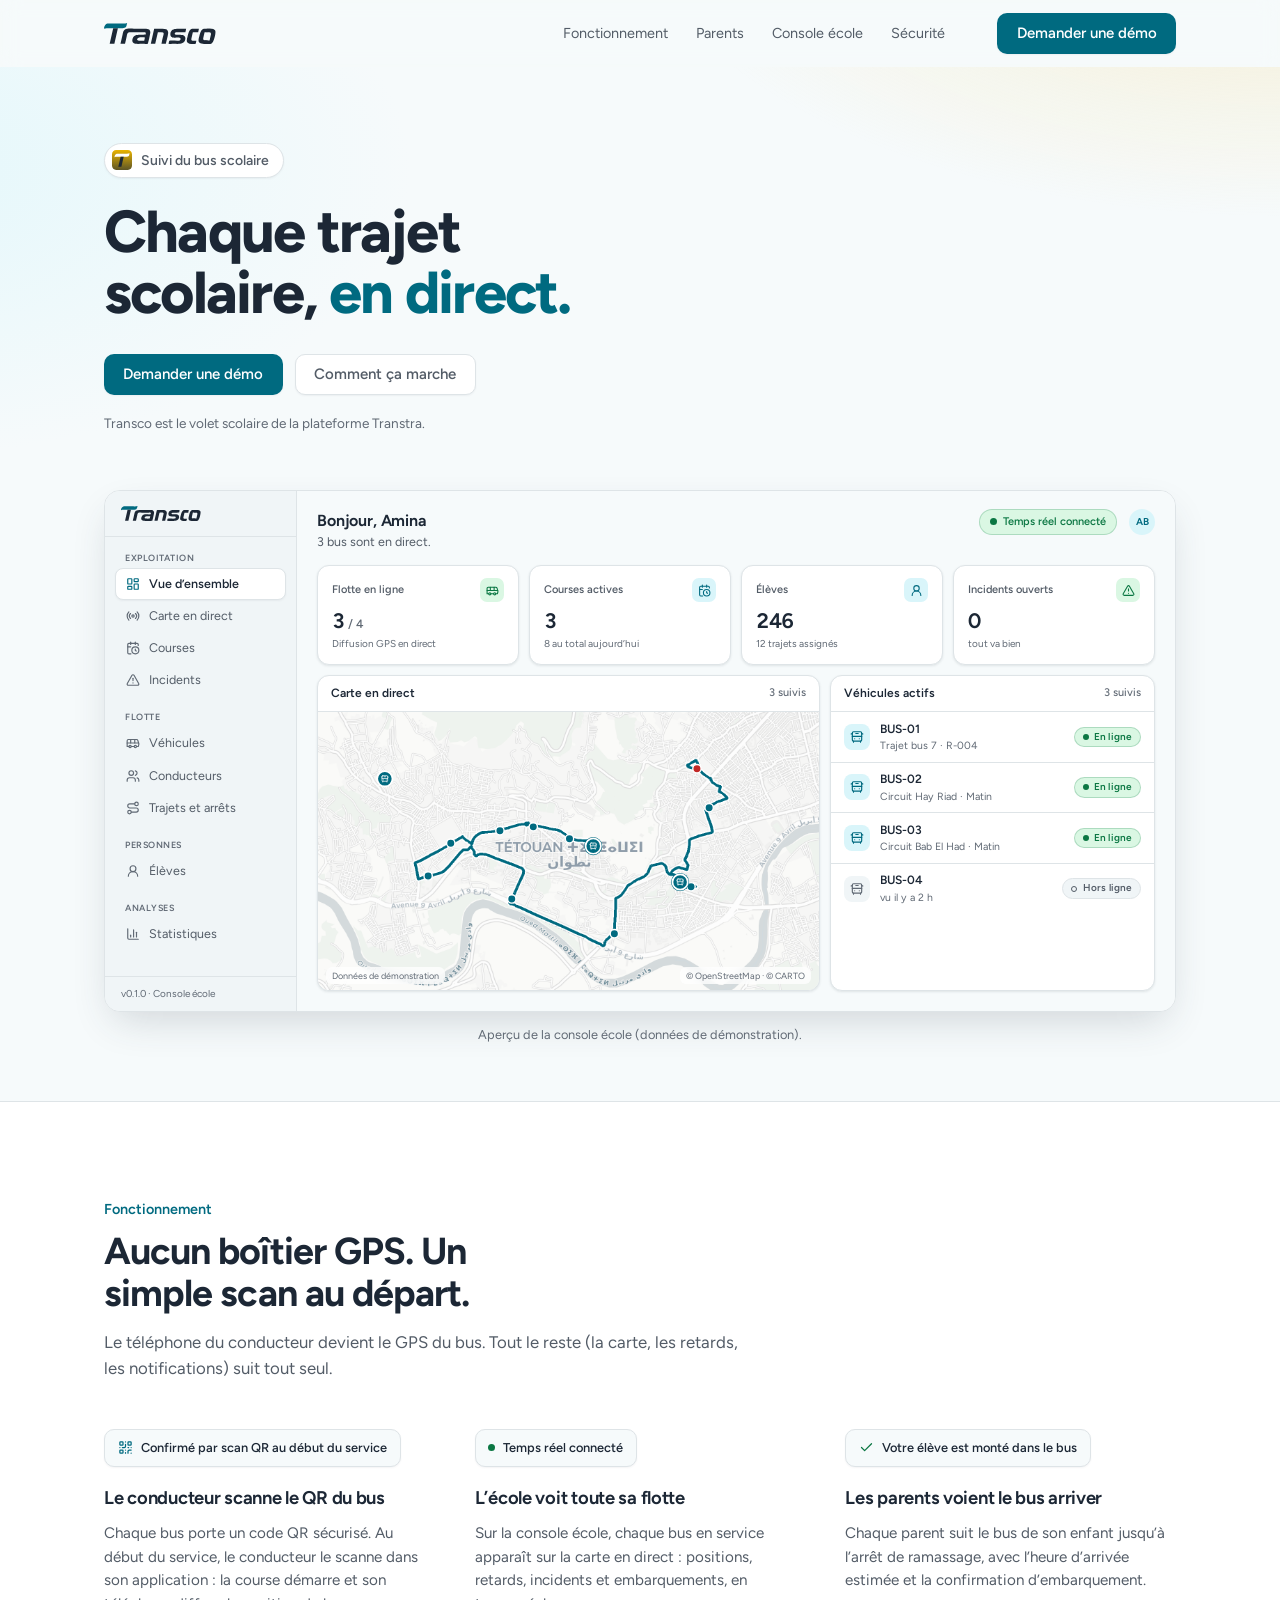
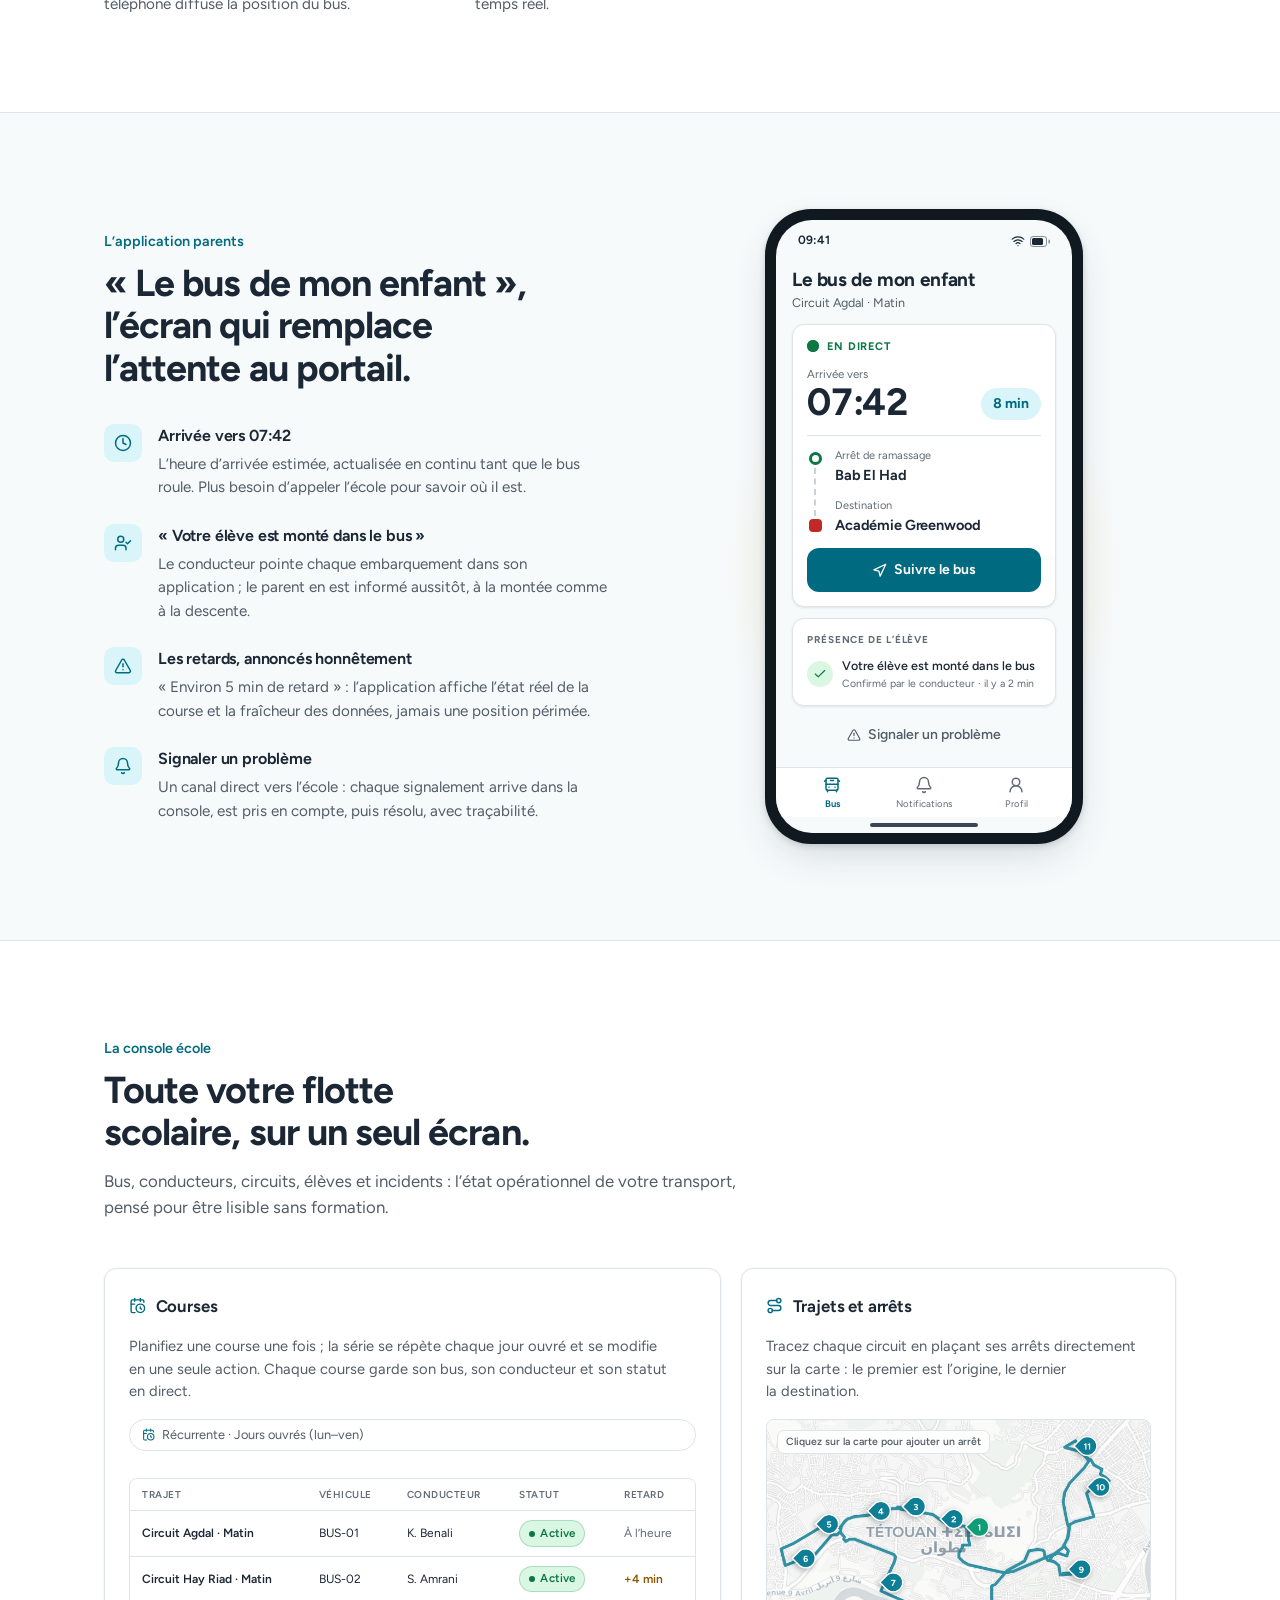
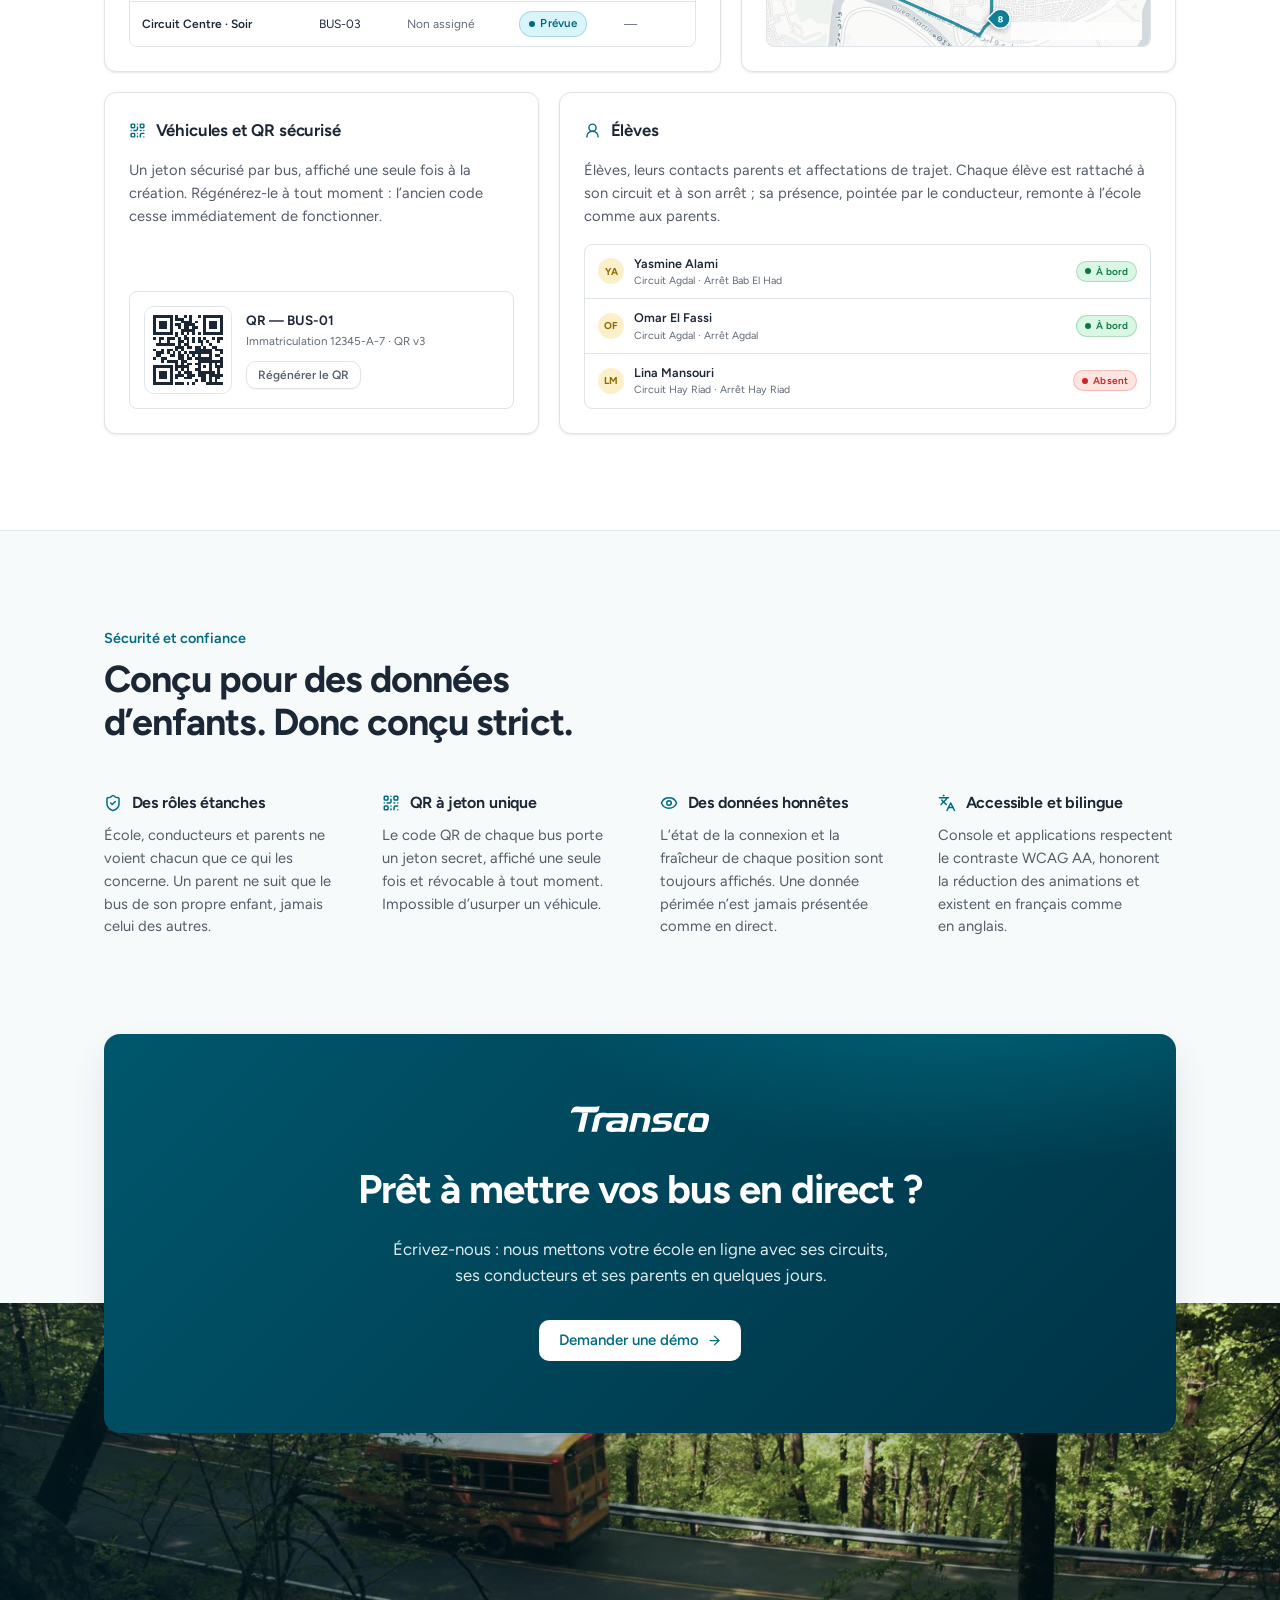
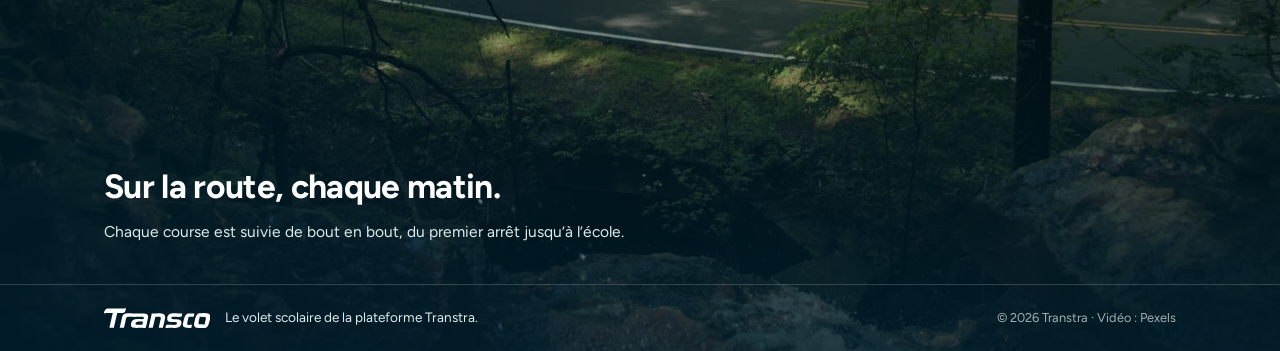
==== index.html @ dbabe90d "landiing" ====
<!doctype html>
<html lang="fr">
<head>
<meta charset="utf-8" />
<meta name="viewport" content="width=device-width, initial-scale=1" />
<title>Transco — Suivi du bus scolaire en temps réel</title>
<meta name="description" content="Transco met les bus de votre école en direct : les parents suivent le bus de leur enfant, l’école voit toute sa flotte, et chaque embarquement est confirmé." />
<link rel="icon" type="image/svg+xml" href="assets/icon_school.svg" />
<link rel="preload" href="assets/fonts/figtree-latin.woff2" as="font" type="font/woff2" crossorigin />
<link rel="stylesheet" href="styles.css" />
</head>
<body>

<!-- ===== sprite : icônes Lucide du produit + logotype Transco ===== -->
<svg width="0" height="0" style="position:absolute" aria-hidden="true">
  <defs>
    <symbol id="i-layout-dashboard" viewBox="0 0 24 24" fill="none" stroke="currentColor" stroke-width="2" stroke-linecap="round" stroke-linejoin="round"><rect width="7" height="9" x="3" y="3" rx="1"/><rect width="7" height="5" x="14" y="3" rx="1"/><rect width="7" height="9" x="14" y="12" rx="1"/><rect width="7" height="5" x="3" y="16" rx="1"/></symbol>
    <symbol id="i-radio" viewBox="0 0 24 24" fill="none" stroke="currentColor" stroke-width="2" stroke-linecap="round" stroke-linejoin="round"><path d="M16.247 7.761a6 6 0 0 1 0 8.478"/><path d="M19.075 4.933a10 10 0 0 1 0 14.134"/><path d="M4.925 19.067a10 10 0 0 1 0-14.134"/><path d="M7.753 16.239a6 6 0 0 1 0-8.478"/><circle cx="12" cy="12" r="2"/></symbol>
    <symbol id="i-bus" viewBox="0 0 24 24" fill="none" stroke="currentColor" stroke-width="2" stroke-linecap="round" stroke-linejoin="round"><path d="M8 6v6"/><path d="M15 6v6"/><path d="M2 12h19.6"/><path d="M18 18h3s.5-1.7.8-2.8c.1-.4.2-.8.2-1.2 0-.4-.1-.8-.2-1.2l-1.4-5C20.1 6.8 19.1 6 18 6H4a2 2 0 0 0-2 2v10h3"/><circle cx="7" cy="18" r="2"/><path d="M9 18h5"/><circle cx="16" cy="18" r="2"/></symbol>
    <symbol id="i-users" viewBox="0 0 24 24" fill="none" stroke="currentColor" stroke-width="2" stroke-linecap="round" stroke-linejoin="round"><path d="M16 21v-2a4 4 0 0 0-4-4H6a4 4 0 0 0-4 4v2"/><path d="M16 3.128a4 4 0 0 1 0 7.744"/><path d="M22 21v-2a4 4 0 0 0-3-3.87"/><circle cx="9" cy="7" r="4"/></symbol>
    <symbol id="i-route" viewBox="0 0 24 24" fill="none" stroke="currentColor" stroke-width="2" stroke-linecap="round" stroke-linejoin="round"><circle cx="6" cy="19" r="3"/><path d="M9 19h8.5a3.5 3.5 0 0 0 0-7h-11a3.5 3.5 0 0 1 0-7H15"/><circle cx="18" cy="5" r="3"/></symbol>
    <symbol id="i-calendar-clock" viewBox="0 0 24 24" fill="none" stroke="currentColor" stroke-width="2" stroke-linecap="round" stroke-linejoin="round"><path d="M16 14v2.2l1.6 1"/><path d="M16 2v4"/><path d="M21 7.5V6a2 2 0 0 0-2-2H5a2 2 0 0 0-2 2v14a2 2 0 0 0 2 2h3.5"/><path d="M3 10h5"/><path d="M8 2v4"/><circle cx="16" cy="16" r="6"/></symbol>
    <symbol id="i-triangle-alert" viewBox="0 0 24 24" fill="none" stroke="currentColor" stroke-width="2" stroke-linecap="round" stroke-linejoin="round"><path d="m21.73 18-8-14a2 2 0 0 0-3.48 0l-8 14A2 2 0 0 0 4 21h16a2 2 0 0 0 1.73-3"/><path d="M12 9v4"/><path d="M12 17h.01"/></symbol>
    <symbol id="i-user-round" viewBox="0 0 24 24" fill="none" stroke="currentColor" stroke-width="2" stroke-linecap="round" stroke-linejoin="round"><circle cx="12" cy="8" r="5"/><path d="M20 21a8 8 0 0 0-16 0"/></symbol>
    <symbol id="i-bar-chart-3" viewBox="0 0 24 24" fill="none" stroke="currentColor" stroke-width="2" stroke-linecap="round" stroke-linejoin="round"><path d="M3 3v16a2 2 0 0 0 2 2h16"/><path d="M18 17V9"/><path d="M13 17V5"/><path d="M8 17v-3"/></symbol>
    <symbol id="i-navigation" viewBox="0 0 24 24" fill="none" stroke="currentColor" stroke-width="2" stroke-linecap="round" stroke-linejoin="round"><polygon points="3 11 22 2 13 21 11 13 3 11"/></symbol>
    <symbol id="i-qr-code" viewBox="0 0 24 24" fill="none" stroke="currentColor" stroke-width="2" stroke-linecap="round" stroke-linejoin="round"><rect width="5" height="5" x="3" y="3" rx="1"/><rect width="5" height="5" x="16" y="3" rx="1"/><rect width="5" height="5" x="3" y="16" rx="1"/><path d="M21 16h-3a2 2 0 0 0-2 2v3"/><path d="M21 21v.01"/><path d="M12 7v3a2 2 0 0 1-2 2H7"/><path d="M3 12h.01"/><path d="M12 3h.01"/><path d="M12 16v.01"/><path d="M16 12h1"/><path d="M21 12v.01"/><path d="M12 21v-1"/></symbol>
    <symbol id="i-bell" viewBox="0 0 24 24" fill="none" stroke="currentColor" stroke-width="2" stroke-linecap="round" stroke-linejoin="round"><path d="M10.268 21a2 2 0 0 0 3.464 0"/><path d="M3.262 15.326A1 1 0 0 0 4 17h16a1 1 0 0 0 .74-1.673C19.41 13.956 18 12.499 18 8A6 6 0 0 0 6 8c0 4.499-1.411 5.956-2.738 7.326"/></symbol>
    <symbol id="i-shield-check" viewBox="0 0 24 24" fill="none" stroke="currentColor" stroke-width="2" stroke-linecap="round" stroke-linejoin="round"><path d="M20 13c0 5-3.5 7.5-7.66 8.95a1 1 0 0 1-.67-.01C7.5 20.5 4 18 4 13V6a1 1 0 0 1 1-1c2 0 4.5-1.2 6.24-2.72a1.17 1.17 0 0 1 1.52 0C14.51 3.81 17 5 19 5a1 1 0 0 1 1 1z"/><path d="m9 12 2 2 4-4"/></symbol>
    <symbol id="i-check" viewBox="0 0 24 24" fill="none" stroke="currentColor" stroke-width="2" stroke-linecap="round" stroke-linejoin="round"><path d="M20 6 9 17l-5-5"/></symbol>
    <symbol id="i-languages" viewBox="0 0 24 24" fill="none" stroke="currentColor" stroke-width="2" stroke-linecap="round" stroke-linejoin="round"><path d="m5 8 6 6"/><path d="m4 14 6-6 2-3"/><path d="M2 5h12"/><path d="M7 2h1"/><path d="m22 22-5-10-5 10"/><path d="M14 18h6"/></symbol>
    <symbol id="i-arrow-right" viewBox="0 0 24 24" fill="none" stroke="currentColor" stroke-width="2" stroke-linecap="round" stroke-linejoin="round"><path d="M5 12h14"/><path d="m12 5 7 7-7 7"/></symbol>
    <symbol id="i-bus-front" viewBox="0 0 24 24" fill="none" stroke="currentColor" stroke-width="2" stroke-linecap="round" stroke-linejoin="round"><path d="M4 6 2 7"/><path d="M10 6h4"/><path d="m22 7-2-1"/><rect width="16" height="16" x="4" y="3" rx="2"/><path d="M4 11h16"/><path d="M8 15h.01"/><path d="M16 15h.01"/><path d="M6 19v2"/><path d="M18 21v-2"/></symbol>
    <symbol id="i-user-check" viewBox="0 0 24 24" fill="none" stroke="currentColor" stroke-width="2" stroke-linecap="round" stroke-linejoin="round"><path d="m16 11 2 2 4-4"/><path d="M16 21v-2a4 4 0 0 0-4-4H6a4 4 0 0 0-4 4v2"/><circle cx="9" cy="7" r="4"/></symbol>
    <symbol id="i-eye" viewBox="0 0 24 24" fill="none" stroke="currentColor" stroke-width="2" stroke-linecap="round" stroke-linejoin="round"><path d="M2.062 12.348a1 1 0 0 1 0-.696 10.75 10.75 0 0 1 19.876 0 1 1 0 0 1 0 .696 10.75 10.75 0 0 1-19.876 0"/><circle cx="12" cy="12" r="3"/></symbol>
    <symbol id="i-wifi" viewBox="0 0 24 24" fill="none" stroke="currentColor" stroke-width="2" stroke-linecap="round" stroke-linejoin="round"><path d="M12 20h.01"/><path d="M2 8.82a15 15 0 0 1 20 0"/><path d="M5 12.859a10 10 0 0 1 14 0"/><path d="M8.5 16.429a5 5 0 0 1 7 0"/></symbol>
    <symbol id="i-clock" viewBox="0 0 24 24" fill="none" stroke="currentColor" stroke-width="2" stroke-linecap="round" stroke-linejoin="round"><circle cx="12" cy="12" r="10"/><path d="M12 6v6l4 2"/></symbol>

    <!-- Logotype « Transco », porté de web/src/components/wordmark.tsx (variante école).
         La barre d’accent lit --wm-accent pour passer en blanc sur fond teal. -->
    <symbol id="w-transco" viewBox="-977.3115 510.0994 599.3319 112.6888">
      <path d="M -896.19 371.189 C -904.62 371.209 -913.05 371.219 -921.48 371.239 C -937.83 371.079 -961.94 367.656 -970.51 373.67 C -972.59 363.74 -962.36 347.319 -952.71 345.579 C -945.79 344.339 -937.96 345.259 -930.94 345.259 C -916.27 345.279 -901.61 345.309 -886.94 345.299 C -874.72 345.299 -856.35 347.101 -846.68 342.523 C -846.98 345.833 -849.09 353.282 -849.62 356.579 C -852.36 373.486 -870.58 370.819 -896.19 371.189 Z" fill="var(--wm-accent, #006a80)" fill-rule="evenodd" transform="matrix(1, 0, 0, 1, -6.529596902870708, 167.5763422187617)"/>
      <path d="M -522.62 415.699 C -519.998 404.617 -515.509 384.427 -506.278 377.448 C -499.483 372.31 -496.551 373.624 -489.63 373.269 C -480.22 373.269 -470.8 373.269 -461.38 373.269 C -462.7 379.629 -464.02 385.989 -465.34 392.349 C -474.87 392.349 -484.41 392.349 -493.94 392.349 C -496.32 403.169 -499.07 413.919 -501.29 424.779 C -502.03 428.399 -503.58 434.439 -499.25 436.579 C -492.76 439.779 -482.18 436.409 -475.09 437.749 C -476.21 443.079 -477.32 448.419 -478.44 453.749 C -489.23 456.159 -518.04 456.859 -524.32 445.599 C -529.36 436.569 -524.8 424.919 -522.62 415.699 Z M -896.19 371.189 C -902.5 398.709 -908.81 426.229 -915.12 453.749 C -923.52 453.749 -931.92 453.749 -940.33 453.749 C -934.05 426.249 -927.76 398.749 -921.48 371.239 C -913.05 371.219 -904.62 371.209 -896.19 371.189 Z M -809.94 373.449 C -811.27 379.739 -812.61 386.019 -813.94 392.309 C -822 392.449 -834.74 389.769 -841.75 394.429 C -847.02 397.939 -847.17 406.159 -848.48 411.719 C -851.81 425.859 -854.56 440.139 -858.03 454.239 C -866.16 454.239 -874.29 454.239 -882.42 454.239 C -878.24 437.129 -874.57 419.829 -870.7 402.619 C -868.65 393.529 -866.97 383.149 -858.39 377.779 C -845.68 369.839 -824.22 372.449 -809.94 373.449 Z M -809.97 373.416 C -794.67 372.896 -766.25 373.229 -750.94 373.259 C -742.93 373.269 -733.16 373.229 -727.05 379.359 C -721.27 385.149 -721.7 393.389 -723.22 400.799 C -726.82 418.339 -730.06 436.659 -735.39 453.749 C -744.26 455.679 -754.81 454.319 -763.94 454.309 C -776.3 454.289 -789.65 455.739 -801.9 454.099 C -809.35 453.099 -817.04 448.649 -818.54 440.749 C -819.31 436.699 -818.8 432.439 -817.79 428.509 C -809.21 395.139 -771.54 408.699 -746.78 404.749 C -746.78 401.419 -746.78 398.079 -746.78 394.749 C -750.92 391.029 -757.72 392.329 -762.94 392.339 C -775.04 392.369 -801.81 393.128 -813.96 392.313 C -812.46 386.183 -811.48 379.546 -809.97 373.416 Z M -638.94 454.239 C -646.75 454.239 -654.56 454.239 -662.37 454.239 C -660.01 440.399 -656.55 426.489 -653.31 412.809 C -652.17 407.969 -648.56 399.829 -652.01 395.309 C -655.63 390.559 -675.93 391.909 -681.6 392.749 C -686.38 413.249 -691.16 433.739 -695.94 454.239 C -703.81 454.239 -711.67 454.239 -719.54 454.239 C -713.56 427.409 -707.57 400.579 -701.59 373.749 C -693.09 372.239 -683.61 373.249 -674.94 373.249 C -663.21 373.259 -647.9 370.829 -637.09 376.369 C -629.07 380.479 -625.48 388.929 -626.5 397.749 C -628.71 416.699 -634.98 435.579 -638.94 454.239 Z M -529.94 373.709 C -531.27 379.839 -532.61 385.969 -533.94 392.099 C -549.15 393.239 -564.68 392.189 -579.94 392.309 C -586.21 392.349 -593.89 395.049 -590.28 402.749 C -585.97 405.969 -580.09 405.159 -574.94 405.229 C -557.55 405.459 -530.1 403.729 -534.54 429.699 C -539.61 459.419 -572.46 454.289 -594.94 454.309 C -604.38 454.309 -615.33 455.749 -624.49 453.749 C -623.27 448.419 -622.06 443.079 -620.85 437.749 C -603.71 434.649 -585.3 439.009 -567.94 437.159 C -561.29 436.449 -557.67 429.559 -560.73 423.749 C -575.19 415.049 -614.83 432.169 -614.76 402.749 C -614.75 399.349 -614.33 396.059 -613.34 392.809 C -605.73 367.969 -572.84 373.239 -552.94 373.249 C -545.36 373.249 -537.42 372.609 -529.94 373.709 Z M -750.94 419.729 C -761.36 418.839 -794.2 414.739 -793.22 431.729 C -792.93 436.859 -787.97 437.219 -783.94 437.259 C -774.3 437.339 -764.57 437.549 -754.94 437.129 C -753.61 431.329 -752.27 425.529 -750.94 419.729 Z" fill="currentColor" fill-rule="evenodd" transform="matrix(1, 0, 0, 1, -6.529596902870708, 167.5763422187617)"/>
      <path d="M -459.69 415.219 C -457.06 404.137 -452.57 383.947 -443.35 376.968 C -436.55 371.83 -433.62 373.144 -426.69 372.789 C -417.29 372.789 -407.87 372.789 -398.44 372.789 C -399.76 379.149 -401.08 385.509 -402.4 391.869 C -411.94 391.869 -421.48 391.869 -431 391.869 C -433.38 402.689 -436.13 413.439 -438.36 424.299 C -439.1 427.919 -437.44 435.391 -432.63 435.618 C -424.29 436.01 -419.25 435.929 -412.15 437.269 C -413.27 442.599 -419.43 449.422 -420.55 454.752 C -431.71 455.392 -455.11 456.379 -461.38 445.119 C -466.43 436.089 -461.87 424.439 -459.69 415.219 Z" fill="currentColor" fill-rule="evenodd" transform="matrix(1, 0, 0, 1, -6.529596902870708, 167.5763422187617)"/>
      <path d="M -432.69 415.17 C -430.07 404.088 -425.58 383.898 -416.36 376.919 C -409.56 371.781 -406.63 373.095 -399.7 372.74 C -390.3 372.74 -380.88 372.74 -371.45 372.74 C -372.77 379.1 -374.1 385.46 -375.42 391.82 C -384.94 391.82 -394.49 391.82 -404.01 391.82 C -406.39 402.64 -409.14 413.39 -411.37 424.25 C -412.11 427.87 -409.85 434.36 -405.2 435.704 C -398.32 437.697 -391.82 435.062 -384.74 436.402 C -385.86 441.732 -387.63 449.112 -388.75 454.442 C -410.88 455.275 -428.12 456.33 -434.39 445.07 C -439.44 436.04 -434.88 424.39 -432.69 415.17 Z" fill="currentColor" fill-rule="evenodd" style="transform-origin:-404.065px 413.829px" transform="matrix(-1, 0, 0, -1, -6.52961419, 167.57636981)"/>
    </symbol>
  </defs>
</svg>

<!-- ================================ header ================================ -->
<header class="site-header" id="top">
  <div class="container">
    <a class="brand" href="#top" aria-label="Transco — accueil">
      <!-- <img class="brand-icon" src="assets/icon_school.svg" alt="" /> -->
      <svg class="wordmark" role="img" aria-label="Transco"><use href="#w-transco"/></svg>
    </a>
    <nav class="site-nav" aria-label="Navigation principale">
      <a href="#fonctionnement">Fonctionnement</a>
      <a href="#parents">Parents</a>
      <a href="#console">Console école</a>
      <a href="#securite">Sécurité</a>
    </nav>
    <a class="btn btn-primary header-cta" href="#demo">Demander une démo</a>
  </div>
</header>

<main>
<!-- ================================= hero ================================= -->
<section class="hero">
  <div class="container">
    <div class="hero-copy">
      <span class="hero-kicker">
        <img src="assets/icon_school.svg" alt="" />
        Suivi du bus scolaire
      </span>
      <h1>Chaque trajet scolaire, <span class="accent">en direct.</span></h1>
      <!-- <p class="hero-sub">
        Suivez chaque bus en temps réel — du moment où le conducteur commence son
        service jusqu’au dernier élève rentré chez lui. Les parents voient le bus
        arriver, l’école voit toute sa flotte.
      </p> -->
      <div class="hero-ctas">
        <a class="btn btn-primary" href="#demo">Demander une démo</a>
        <a class="btn btn-ghost" href="#fonctionnement">Comment ça marche</a>
      </div>
      <p class="hero-note">Transco est le volet scolaire de la plateforme Transtra.</p>
    </div>

    <!-- Maquette : console école (composants réels du tableau de bord) -->
    <div class="hero-mock" role="img" aria-label="Aperçu de la console école : barre latérale de navigation, indicateurs de flotte et carte en direct avec trois bus suivis.">
      <aside class="mock-side">
        <div class="mock-side-brand">
          <svg role="img" aria-hidden="true"><use href="#w-transco"/></svg>
        </div>
        <nav class="mock-nav">
          <div>
            <div class="mock-nav-title">Exploitation</div>
            <div class="mock-nav-item active"><svg class="icon"><use href="#i-layout-dashboard"/></svg>Vue d’ensemble</div>
            <div class="mock-nav-item"><svg class="icon"><use href="#i-radio"/></svg>Carte en direct</div>
            <div class="mock-nav-item"><svg class="icon"><use href="#i-calendar-clock"/></svg>Courses</div>
            <div class="mock-nav-item"><svg class="icon"><use href="#i-triangle-alert"/></svg>Incidents</div>
          </div>
          <div>
            <div class="mock-nav-title">Flotte</div>
            <div class="mock-nav-item"><svg class="icon"><use href="#i-bus"/></svg>Véhicules</div>
            <div class="mock-nav-item"><svg class="icon"><use href="#i-users"/></svg>Conducteurs</div>
            <div class="mock-nav-item"><svg class="icon"><use href="#i-route"/></svg>Trajets et arrêts</div>
          </div>
          <div>
            <div class="mock-nav-title">Personnes</div>
            <div class="mock-nav-item"><svg class="icon"><use href="#i-user-round"/></svg>Élèves</div>
          </div>
          <div>
            <div class="mock-nav-title">Analyses</div>
            <div class="mock-nav-item"><svg class="icon"><use href="#i-bar-chart-3"/></svg>Statistiques</div>
          </div>
        </nav>
        <div class="mock-side-foot">v0.1.0 · Console école</div>
      </aside>

      <div class="mock-main">
        <div class="mock-topbar">
          <div>
            <div class="mock-greeting">Bonjour, Amina</div>
            <div class="mock-greeting-sub">3 bus sont en direct.</div>
          </div>
          <span class="mock-live-badge"><span class="pulse-dot"></span>Temps réel connecté</span>
          <span class="mock-avatar">AB</span>
        </div>

        <div class="mock-stats">
          <div class="card mock-stat">
            <div class="mock-stat-top"><span class="mock-stat-label">Flotte en ligne</span><span class="mock-stat-icon green"><svg class="icon"><use href="#i-bus"/></svg></span></div>
            <div class="mock-stat-value">3<small> / 4</small></div>
            <div class="mock-stat-hint">Diffusion GPS en direct</div>
          </div>
          <div class="card mock-stat">
            <div class="mock-stat-top"><span class="mock-stat-label">Courses actives</span><span class="mock-stat-icon"><svg class="icon"><use href="#i-calendar-clock"/></svg></span></div>
            <div class="mock-stat-value">3</div>
            <div class="mock-stat-hint">8 au total aujourd’hui</div>
          </div>
          <div class="card mock-stat">
            <div class="mock-stat-top"><span class="mock-stat-label">Élèves</span><span class="mock-stat-icon"><svg class="icon"><use href="#i-user-round"/></svg></span></div>
            <div class="mock-stat-value">246</div>
            <div class="mock-stat-hint">12 trajets assignés</div>
          </div>
          <div class="card mock-stat">
            <div class="mock-stat-top"><span class="mock-stat-label">Incidents ouverts</span><span class="mock-stat-icon green"><svg class="icon"><use href="#i-triangle-alert"/></svg></span></div>
            <div class="mock-stat-value">0</div>
            <div class="mock-stat-hint">tout va bien</div>
          </div>
        </div>

        <div class="mock-body">
          <div class="card mock-panel mock-map">
            <div class="mock-panel-head">Carte en direct<span class="count">3 suivis</span></div>
            <!-- Carte réelle : trajet R-004 « trajet bus 7 » (Tétouan), tracé routier
                 OSRM sur fond CARTO Positron — comme dans la vraie console. -->
            <svg class="mapbase" viewBox="0 0 720 400" aria-hidden="true">
              <image href="assets/map-r004.png" width="720" height="400"/>
              <!-- arrêts réels de R-004 : origine (vert), intermédiaires (teal), destination (rouge) -->
              <g stroke="#ffffff" stroke-width="2">
                <circle cx="396.2" cy="192.5" r="6" fill="oklch(0.5 0.12 155)"/>
                <circle cx="361.2" cy="182" r="6" fill="#006a80"/>
                <circle cx="309.2" cy="165" r="6" fill="#006a80"/>
                <circle cx="261.3" cy="170.5" r="6" fill="#006a80"/>
                <circle cx="190.7" cy="188.5" r="6" fill="#006a80"/>
                <circle cx="158.2" cy="235.5" r="6" fill="#006a80"/>
                <circle cx="278.3" cy="268.5" r="6" fill="#006a80"/>
                <circle cx="425.7" cy="318.5" r="6" fill="#006a80"/>
                <circle cx="535.8" cy="251" r="6" fill="#006a80"/>
                <circle cx="561.8" cy="137.5" r="6" fill="#006a80"/>
                <circle cx="544.3" cy="81.5" r="6" fill="oklch(0.53 0.19 27)"/>
              </g>
              <!-- bus statique en ligne, sur le circuit -->
              <g class="bus-marker" transform="translate(520.1, 244.2)" style="color:#fff">
                <circle class="veh-ping" r="13" fill="#006a80"/>
                <circle r="11" fill="#006a80" stroke="#fff" stroke-width="2.5"/>
                <use href="#i-bus-front" x="-6" y="-6" width="12" height="12"/>
              </g>
              <!-- bus en service : glisse le long du tracé routier réel -->
              <g class="bus-glide" style="color:#fff">
                <circle class="veh-ping" r="13" fill="#006a80"/>
                <circle r="11" fill="#006a80" stroke="#fff" stroke-width="2.5"/>
                <use href="#i-bus-front" x="-6" y="-6" width="12" height="12"/>
              </g>
              <!-- bus d'un autre circuit, plus discret -->
              <g class="bus-marker" transform="translate(96, 96)" style="color:#fff">
                <circle r="11" fill="#006a80" stroke="#fff" stroke-width="2.5"/>
                <use href="#i-bus-front" x="-6" y="-6" width="12" height="12"/>
              </g>
            </svg>
            <span class="map-note">Données de démonstration</span>
            <span class="map-attr">© OpenStreetMap · © CARTO</span>
          </div>

          <div class="card mock-panel">
            <div class="mock-panel-head">Véhicules actifs<span class="count">3 suivis</span></div>
            <div class="mock-veh-list">
              <div class="mock-veh-row">
                <span class="mock-veh-chip"><svg class="icon"><use href="#i-bus-front"/></svg></span>
                <div><div class="mock-veh-code">BUS-01</div><div class="mock-veh-route">Trajet bus 7 · R-004</div></div>
                <span class="badge badge-online"><span class="pulse-dot" style="width:6px;height:6px"></span>En ligne</span>
              </div>
              <div class="mock-veh-row">
                <span class="mock-veh-chip"><svg class="icon"><use href="#i-bus-front"/></svg></span>
                <div><div class="mock-veh-code">BUS-02</div><div class="mock-veh-route">Circuit Hay Riad · Matin</div></div>
                <span class="badge badge-online"><span class="pulse-dot" style="width:6px;height:6px"></span>En ligne</span>
              </div>
              <div class="mock-veh-row">
                <span class="mock-veh-chip"><svg class="icon"><use href="#i-bus-front"/></svg></span>
                <div><div class="mock-veh-code">BUS-03</div><div class="mock-veh-route">Circuit Bab El Had · Matin</div></div>
                <span class="badge badge-online"><span class="pulse-dot" style="width:6px;height:6px"></span>En ligne</span>
              </div>
              <div class="mock-veh-row">
                <span class="mock-veh-chip off"><svg class="icon"><use href="#i-bus-front"/></svg></span>
                <div><div class="mock-veh-code">BUS-04</div><div class="mock-veh-route">vu il y a 2 h</div></div>
                <span class="badge badge-offline"><span class="dot dot-hollow"></span>Hors ligne</span>
              </div>
            </div>
          </div>
        </div>
      </div>
    </div>
    <p class="mock-caption">Aperçu de la console école (données de démonstration).</p>
  </div>
</section>

<!-- ============================ fonctionnement ============================ -->
<section class="section band" id="fonctionnement">
  <div class="container">
    <div class="section-head reveal">
      <div class="section-kicker">Fonctionnement</div>
      <h2>Aucun boîtier GPS. Un simple scan au départ.</h2>
      <p class="section-sub">
        Le téléphone du conducteur devient le GPS du bus. Tout le reste (la carte,
        les retards, les notifications) suit tout seul.
      </p>
    </div>
    <div class="steps">
      <div class="step reveal">
        <span class="step-chip"><svg class="icon"><use href="#i-qr-code"/></svg>Confirmé par scan QR au début du service</span>
        <h3>Le conducteur scanne le QR du bus</h3>
        <p>
          Chaque bus porte un code QR sécurisé. Au début du service, le conducteur
          le scanne dans son application&nbsp;: la course démarre et son téléphone
          diffuse la position du bus.
        </p>
      </div>
      <div class="step reveal">
        <span class="step-chip"><span class="pulse-dot"></span>Temps réel connecté</span>
        <h3>L’école voit toute sa flotte</h3>
        <p>
          Sur la console école, chaque bus en service apparaît sur la carte en
          direct&nbsp;: positions, retards, incidents et embarquements, en temps réel.
        </p>
      </div>
      <div class="step reveal">
        <span class="step-chip"><svg class="icon green"><use href="#i-check"/></svg>Votre élève est monté dans le bus</span>
        <h3>Les parents voient le bus arriver</h3>
        <p>
          Chaque parent suit le bus de son enfant jusqu’à l’arrêt de ramassage,
          avec l’heure d’arrivée estimée et la confirmation d’embarquement.
        </p>
      </div>
    </div>
  </div>
</section>

<!-- ================================ parents =============================== -->
<section class="section" id="parents">
  <div class="container split">
    <div class="reveal">
      <div class="section-kicker">L’application parents</div>
      <h2>
        «&nbsp;Le bus de mon enfant&nbsp;», l’écran qui remplace l’attente au portail.
      </h2>
      <div class="feature-list">
        <div class="feature-item">
          <span class="feature-icon"><svg class="icon"><use href="#i-clock"/></svg></span>
          <div>
            <h3>Arrivée vers 07:42</h3>
            <p>L’heure d’arrivée estimée, actualisée en continu tant que le bus roule. Plus besoin d’appeler l’école pour savoir où il est.</p>
          </div>
        </div>
        <div class="feature-item">
          <span class="feature-icon"><svg class="icon"><use href="#i-user-check"/></svg></span>
          <div>
            <h3>«&nbsp;Votre élève est monté dans le bus&nbsp;»</h3>
            <p>Le conducteur pointe chaque embarquement dans son application&nbsp;; le parent en est informé aussitôt, à la montée comme à la descente.</p>
          </div>
        </div>
        <div class="feature-item">
          <span class="feature-icon"><svg class="icon"><use href="#i-triangle-alert"/></svg></span>
          <div>
            <h3>Les retards, annoncés honnêtement</h3>
            <p>«&nbsp;Environ 5 min de retard&nbsp;»&nbsp;: l’application affiche l’état réel de la course et la fraîcheur des données, jamais une position périmée.</p>
          </div>
        </div>
        <div class="feature-item">
          <span class="feature-icon"><svg class="icon"><use href="#i-bell"/></svg></span>
          <div>
            <h3>Signaler un problème</h3>
            <p>Un canal direct vers l’école&nbsp;: chaque signalement arrive dans la console, est pris en compte, puis résolu, avec traçabilité.</p>
          </div>
        </div>
      </div>
    </div>

    <!-- Maquette : application parents (écran d’accueil réel du mobile) -->
    <div class="phone-wrap reveal">
      <div class="phone" role="img" aria-label="Aperçu de l’application parents : bus en direct, arrivée estimée à 7 h 42 dans 8 minutes, arrêt de ramassage Bab El Had, destination Académie Greenwood, et confirmation que l’élève est monté dans le bus.">
        <div class="phone-screen">
          <div class="phone-status">
            <span>09:41</span>
            <span class="icons">
              <svg class="icon" style="width:14px;height:14px"><use href="#i-wifi"/></svg>
              <svg width="20" height="11" viewBox="0 0 20 11" aria-hidden="true"><rect x="0.5" y="0.5" width="16" height="10" rx="2.5" fill="none" stroke="currentColor" opacity="0.5"/><rect x="2" y="2" width="11" height="7" rx="1.5" fill="currentColor"/><path d="M18.5 3.5v4a2 2 0 0 0 0-4Z" fill="currentColor" opacity="0.5"/></svg>
            </span>
          </div>
          <div class="phone-body">
            <div>
              <div class="phone-title">Le bus de mon enfant</div>
              <div class="phone-title-sub">Circuit Agdal · Matin</div>
            </div>
            <div class="card phone-card">
              <div class="live-row">
                <span class="live-beacon"></span>
                <span class="live-label">EN DIRECT</span>
              </div>
              <div class="eta-row">
                <div>
                  <div class="eta-label">Arrivée vers</div>
                  <div class="eta-time">07:42</div>
                </div>
                <span class="eta-pill">8 min</span>
              </div>
              <div class="phone-hr"></div>
              <div class="routeline">
                <div class="routeline-rail"><span class="o"></span><span class="l"></span><span class="d"></span></div>
                <div class="routeline-stops">
                  <div><div class="lab">Arrêt de ramassage</div><div class="val">Bab El Had</div></div>
                  <div><div class="lab">Destination</div><div class="val">Académie Greenwood</div></div>
                </div>
              </div>
              <div class="phone-btn"><svg class="icon"><use href="#i-navigation"/></svg>Suivre le bus</div>
            </div>
            <div class="card phone-card" style="gap:9px">
              <div class="attendance-label">PRÉSENCE DE L’ÉLÈVE</div>
              <div class="attendance-row">
                <span class="attendance-check"><svg class="icon"><use href="#i-check"/></svg></span>
                <div>
                  <p>Votre élève est monté dans le bus</p>
                  <div class="ago">Confirmé par le conducteur · il y a 2 min</div>
                </div>
              </div>
            </div>
            <div class="phone-btn ghost"><svg class="icon"><use href="#i-triangle-alert"/></svg>Signaler un problème</div>
          </div>
          <div class="phone-tabbar">
            <div class="phone-tab active"><svg class="icon"><use href="#i-bus-front"/></svg>Bus</div>
            <div class="phone-tab"><svg class="icon"><use href="#i-bell"/></svg>Notifications</div>
            <div class="phone-tab"><svg class="icon"><use href="#i-user-round"/></svg>Profil</div>
          </div>
          <div class="phone-home"></div>
        </div>
      </div>
    </div>
  </div>
</section>

<!-- ================================ console =============================== -->
<section class="section band" id="console">
  <div class="container">
    <div class="section-head reveal">
      <div class="section-kicker">La console école</div>
      <h2>Toute votre flotte scolaire, sur un seul écran.</h2>
      <p class="section-sub">
        Bus, conducteurs, circuits, élèves et incidents&nbsp;: l’état opérationnel de
        votre transport, pensé pour être lisible sans formation.
      </p>
    </div>

    <div class="bento">
      <div class="card tile tile-7 reveal">
        <h3><svg class="icon"><use href="#i-calendar-clock"/></svg>Courses</h3>
        <p>
          Planifiez une course une fois&nbsp;; la série se répète chaque jour ouvré et se
          modifie en une seule action. Chaque course garde son bus, son conducteur
          et son statut en direct.
        </p>
        <span class="recur-chip"><svg class="icon"><use href="#i-calendar-clock"/></svg>Récurrente · Jours ouvrés (lun–ven)</span>
        <div class="tile-visual">
          <table class="mini-table">
            <thead><tr><th>Trajet</th><th>Véhicule</th><th>Conducteur</th><th>Statut</th><th>Retard</th></tr></thead>
            <tbody>
              <tr>
                <td class="strong">Circuit Agdal · Matin</td><td>BUS-01</td><td>K. Benali</td>
                <td><span class="badge badge-active"><span class="dot"></span>Active</span></td><td class="muted">À l’heure</td>
              </tr>
              <tr>
                <td class="strong">Circuit Hay Riad · Matin</td><td>BUS-02</td><td>S. Amrani</td>
                <td><span class="badge badge-active"><span class="dot"></span>Active</span></td><td class="amber">+4 min</td>
              </tr>
              <tr>
                <td class="strong">Circuit Centre · Soir</td><td>BUS-03</td><td class="muted">Non assigné</td>
                <td><span class="badge badge-planned"><span class="dot"></span>Prévue</span></td><td class="muted">—</td>
              </tr>
            </tbody>
          </table>
        </div>
      </div>

      <div class="card tile tile-5 reveal">
        <h3><svg class="icon"><use href="#i-route"/></svg>Trajets et arrêts</h3>
        <p>
          Tracez chaque circuit en plaçant ses arrêts directement sur la carte&nbsp;:
          le premier est l’origine, le dernier la destination.
        </p>
        <div class="tile-visual editor-visual">
          <!-- capture réelle de l'éditeur « Trajets et arrêts » : R-004 et ses 11 arrêts -->
          <img src="assets/routes-editor.webp" width="1400" height="826"
            alt="Éditeur de trajets de la console : le circuit R-004 et ses 11 arrêts numérotés tracés sur la carte de Tétouan." />
          <span class="editor-hint">Cliquez sur la carte pour ajouter un arrêt</span>
          <span class="map-attr">© OpenStreetMap · © CARTO</span>
        </div>
      </div>

      <div class="card tile tile-5 reveal">
        <h3><svg class="icon"><use href="#i-qr-code"/></svg>Véhicules et QR sécurisé</h3>
        <p>
          Un jeton sécurisé par bus, affiché une seule fois à la création.
          Régénérez-le à tout moment&nbsp;: l’ancien code cesse immédiatement de fonctionner.
        </p>
        <div class="tile-visual qr-visual">
          <!-- QR réel (version 2, correction M) : encode https://transtra.net -->
          <div class="qr-code-box" aria-hidden="true">
            <svg viewBox="0 0 25 25" shape-rendering="crispEdges" fill="#1c2735">
              <path d="M0 0h7v1h-7zM8 0h1v1h-1zM11 0h1v1h-1zM13 0h1v1h-1zM16 0h1v1h-1zM18 0h7v1h-7zM0 1h1v1h-1zM6 1h1v1h-1zM8 1h3v1h-3zM13 1h1v1h-1zM18 1h1v1h-1zM24 1h1v1h-1zM0 2h1v1h-1zM2 2h3v1h-3zM6 2h1v1h-1zM10 2h4v1h-4zM15 2h1v1h-1zM18 2h1v1h-1zM20 2h3v1h-3zM24 2h1v1h-1zM0 3h1v1h-1zM2 3h3v1h-3zM6 3h1v1h-1zM8 3h2v1h-2zM11 3h4v1h-4zM18 3h1v1h-1zM20 3h3v1h-3zM24 3h1v1h-1zM0 4h1v1h-1zM2 4h3v1h-3zM6 4h1v1h-1zM9 4h1v1h-1zM11 4h2v1h-2zM14 4h2v1h-2zM18 4h1v1h-1zM20 4h3v1h-3zM24 4h1v1h-1zM0 5h1v1h-1zM6 5h1v1h-1zM10 5h5v1h-5zM18 5h1v1h-1zM24 5h1v1h-1zM0 6h7v1h-7zM8 6h1v1h-1zM10 6h1v1h-1zM12 6h1v1h-1zM14 6h1v1h-1zM16 6h1v1h-1zM18 6h7v1h-7zM8 7h1v1h-1zM11 7h1v1h-1zM0 8h1v1h-1zM2 8h2v1h-2zM5 8h3v1h-3zM9 8h1v1h-1zM11 8h2v1h-2zM14 8h1v1h-1zM16 8h1v1h-1zM18 8h1v1h-1zM21 8h1v1h-1zM23 8h2v1h-2zM2 9h1v1h-1zM5 9h1v1h-1zM9 9h2v1h-2zM12 9h1v1h-1zM14 9h1v1h-1zM16 9h2v1h-2zM19 9h1v1h-1zM23 9h1v1h-1zM1 10h7v1h-7zM9 10h1v1h-1zM11 10h2v1h-2zM17 10h1v1h-1zM20 10h1v1h-1zM8 11h3v1h-3zM12 11h2v1h-2zM15 11h2v1h-2zM18 11h1v1h-1zM21 11h2v1h-2zM0 12h1v1h-1zM3 12h1v1h-1zM5 12h2v1h-2zM8 12h1v1h-1zM10 12h1v1h-1zM15 12h6v1h-6zM22 12h3v1h-3zM1 13h3v1h-3zM5 13h1v1h-1zM7 13h1v1h-1zM9 13h1v1h-1zM11 13h1v1h-1zM13 13h8v1h-8zM24 13h1v1h-1zM1 14h2v1h-2zM6 14h2v1h-2zM9 14h2v1h-2zM12 14h1v1h-1zM14 14h1v1h-1zM16 14h1v1h-1zM20 14h1v1h-1zM22 14h2v1h-2zM0 15h1v1h-1zM3 15h2v1h-2zM9 15h2v1h-2zM12 15h2v1h-2zM15 15h6v1h-6zM24 15h1v1h-1zM3 16h1v1h-1zM5 16h4v1h-4zM10 16h2v1h-2zM16 16h9v1h-9zM8 17h1v1h-1zM10 17h1v1h-1zM12 17h2v1h-2zM15 17h2v1h-2zM20 17h1v1h-1zM22 17h1v1h-1zM24 17h1v1h-1zM0 18h7v1h-7zM8 18h5v1h-5zM16 18h1v1h-1zM18 18h1v1h-1zM20 18h1v1h-1zM22 18h3v1h-3zM0 19h1v1h-1zM6 19h1v1h-1zM8 19h1v1h-1zM10 19h1v1h-1zM12 19h1v1h-1zM15 19h2v1h-2zM20 19h1v1h-1zM23 19h1v1h-1zM0 20h1v1h-1zM2 20h3v1h-3zM6 20h1v1h-1zM9 20h1v1h-1zM11 20h3v1h-3zM16 20h6v1h-6zM23 20h1v1h-1zM0 21h1v1h-1zM2 21h3v1h-3zM6 21h1v1h-1zM8 21h3v1h-3zM12 21h3v1h-3zM16 21h3v1h-3zM20 21h5v1h-5zM0 22h1v1h-1zM2 22h3v1h-3zM6 22h1v1h-1zM8 22h1v1h-1zM11 22h3v1h-3zM17 22h2v1h-2zM20 22h1v1h-1zM22 22h2v1h-2zM0 23h1v1h-1zM6 23h1v1h-1zM15 23h1v1h-1zM17 23h2v1h-2zM20 23h1v1h-1zM22 23h1v1h-1zM0 24h7v1h-7zM8 24h3v1h-3zM12 24h1v1h-1zM14 24h1v1h-1zM19 24h6v1h-6z"/>
            </svg>
          </div>
          <div class="qr-meta">
            <div class="code">QR — BUS-01</div>
            <div class="sub">Immatriculation 12345-A-7 · QR v3</div>
            <span class="btn btn-ghost" aria-hidden="true">Régénérer le QR</span>
          </div>
        </div>
      </div>

      <div class="card tile tile-7 reveal">
        <h3><svg class="icon"><use href="#i-user-round"/></svg>Élèves</h3>
        <p>
          Élèves, leurs contacts parents et affectations de trajet. Chaque élève est
          rattaché à son circuit et à son arrêt&nbsp;; sa présence, pointée par le
          conducteur, remonte à l’école comme aux parents.
        </p>
        <div class="tile-visual roster">
          <div class="roster-row">
            <span class="roster-avatar">YA</span>
            <div><div class="roster-name">Yasmine Alami</div><div class="roster-stop">Circuit Agdal · Arrêt Bab El Had</div></div>
            <span class="badge badge-active"><span class="dot"></span>À bord</span>
          </div>
          <div class="roster-row">
            <span class="roster-avatar">OF</span>
            <div><div class="roster-name">Omar El Fassi</div><div class="roster-stop">Circuit Agdal · Arrêt Agdal</div></div>
            <span class="badge badge-active"><span class="dot"></span>À bord</span>
          </div>
          <div class="roster-row">
            <span class="roster-avatar">LM</span>
            <div><div class="roster-name">Lina Mansouri</div><div class="roster-stop">Circuit Hay Riad · Arrêt Hay Riad</div></div>
            <span class="badge badge-absent"><span class="dot"></span>Absent</span>
          </div>
        </div>
      </div>
    </div>
  </div>
</section>

<!-- =============================== sécurité =============================== -->
<section class="section" id="securite">
  <div class="container">
    <div class="section-head reveal">
      <div class="section-kicker">Sécurité et confiance</div>
      <h2>Conçu pour des données d’enfants. Donc conçu strict.</h2>
    </div>
    <div class="trust-grid">
      <div class="trust-item reveal">
        <h3><svg class="icon"><use href="#i-shield-check"/></svg>Des rôles étanches</h3>
        <p>École, conducteurs et parents ne voient chacun que ce qui les concerne. Un parent ne suit que le bus de son propre enfant, jamais celui des autres.</p>
      </div>
      <div class="trust-item reveal">
        <h3><svg class="icon"><use href="#i-qr-code"/></svg>QR à jeton unique</h3>
        <p>Le code QR de chaque bus porte un jeton secret, affiché une seule fois et révocable à tout moment. Impossible d’usurper un véhicule.</p>
      </div>
      <div class="trust-item reveal">
        <h3><svg class="icon"><use href="#i-eye"/></svg>Des données honnêtes</h3>
        <p>L’état de la connexion et la fraîcheur de chaque position sont toujours affichés. Une donnée périmée n’est jamais présentée comme en direct.</p>
      </div>
      <div class="trust-item reveal">
        <h3><svg class="icon"><use href="#i-languages"/></svg>Accessible et bilingue</h3>
        <p>Console et applications respectent le contraste WCAG AA, honorent la réduction des animations et existent en français comme en anglais.</p>
      </div>
    </div>
  </div>
</section>

<!-- =============================== CTA final ============================== -->
<section class="section" id="demo" style="padding-top:0;padding-bottom:0">
  <div class="container">
    <div class="cta-panel reveal">
      <svg class="wordmark" role="img" aria-label="Transco" style="--wm-accent:#fff"><use href="#w-transco"/></svg>
      <h2>Prêt à mettre vos bus en direct&nbsp;?</h2>
      <p>
        Écrivez-nous&nbsp;: nous mettons votre école en ligne avec ses circuits, ses
        conducteurs et ses parents en quelques jours.
      </p>
      <a class="btn" href="mailto:contact@transtra.app?subject=D%C3%A9mo%20Transco">Demander une démo<svg class="icon"><use href="#i-arrow-right"/></svg></a>
    </div>
  </div>
</section>

<!-- ======================= bande film : sur la route ======================
     Le panneau CTA ci-dessus déborde sur la vidéo (chevauchement en z). -->
<section class="film" aria-label="Sur la route, chaque matin">
  <video class="film-video" autoplay muted loop playsinline preload="metadata"
    poster="assets/bus-ecole-poster.jpg" aria-hidden="true">
    <source src="assets/bus-ecole.mp4" type="video/mp4" />
  </video>
  <div class="film-shade" aria-hidden="true"></div>
  <div class="container film-content">
    <h2>Sur la route, chaque matin.</h2>
    <p>Chaque course est suivie de bout en bout, du premier arrêt jusqu’à l’école.</p>
  </div>
  <!-- le pied de page vit sur la vidéo -->
  <footer class="film-footer">
    <div class="container">
      <div class="footer-brand">
        <svg class="wordmark" role="img" aria-label="Transco" style="--wm-accent:#fff"><use href="#w-transco"/></svg>
        <span>Le volet scolaire de la plateforme Transtra.</span>
      </div>
      <div class="footer-meta">© 2026 Transtra · Vidéo&nbsp;: Pexels</div>
    </div>
  </footer>
</section>
</main>

<script src="script.js"></script>
</body>
</html>
---- styles.css ----
/* ===========================================================================
   Transco — site vitrine (volet scolaire de Transtra)
   Système visuel porté du produit : Transtra/web/src/app/globals.css
   Lane A : clair, calme, accent teal ; identité scolaire dorée (Transco).
   ======================================================================== */

@font-face {
  font-family: "Figtree";
  src: url("assets/fonts/figtree-latin.woff2") format("woff2");
  font-weight: 300 900;
  font-style: normal;
  font-display: swap;
  unicode-range: U+0000-00FF, U+0131, U+0152-0153, U+2013-2014, U+2018-201A,
    U+201C-201E, U+2026, U+20AC;
}
@font-face {
  font-family: "Figtree";
  src: url("assets/fonts/figtree-latin-ext.woff2") format("woff2");
  font-weight: 300 900;
  font-style: normal;
  font-display: swap;
  unicode-range: U+0100-02BA, U+02BD-02C5, U+02C7-02CC, U+02CE-02D7, U+02DD-02FF,
    U+0304, U+0308, U+0329, U+1D00-1DBF, U+1E00-1E9F, U+1EF2-1EFF, U+2020,
    U+20A0-20AB, U+20AD-20C0, U+2113, U+2C60-2C7F, U+A720-A7FF;
}

:root {
  /* surfaces (neutres teintés froid, portés du produit) */
  --bg: oklch(0.982 0.004 230);
  --bg-elevated: oklch(0.972 0.005 230);
  --panel: oklch(1 0 0);
  --panel-2: oklch(0.966 0.006 230);
  --panel-3: oklch(0.945 0.008 230);
  --border: oklch(0.915 0.008 230);
  --border-strong: oklch(0.86 0.01 235);

  /* encre */
  --text: oklch(0.27 0.03 255);
  --text-muted: oklch(0.47 0.022 255);
  --text-faint: oklch(0.52 0.02 255);

  /* teal de marque — mobilité / confiance */
  --accent: oklch(0.48 0.095 216);
  --accent-hover: oklch(0.42 0.085 220);
  --accent-soft: oklch(0.95 0.03 210);
  --accent-bright: oklch(0.6 0.12 210);

  /* or scolaire — identité Transco (le logo), jamais un statut */
  --gold: #eab400;
  --gold-deep: #8d6a00;
  --gold-soft: oklch(0.955 0.05 92);
  --gold-wash: oklch(0.9 0.09 92 / 0.5);

  /* sémantique — statut uniquement */
  --green: oklch(0.5 0.12 155);
  --green-soft: oklch(0.95 0.04 155);
  --amber: oklch(0.5 0.115 68);
  --amber-soft: oklch(0.95 0.05 78);
  --red: oklch(0.53 0.19 27);
  --red-soft: oklch(0.95 0.045 25);

  --radius: 12px;
  --r-sm: 8px;
  --r-lg: 16px;

  --shadow-xs: 0 1px 2px oklch(0.4 0.03 255 / 0.06);
  --shadow-sm: 0 1px 2px oklch(0.4 0.03 255 / 0.05), 0 1px 3px oklch(0.4 0.03 255 / 0.07);
  --shadow-md: 0 2px 4px oklch(0.4 0.03 255 / 0.04), 0 10px 24px -8px oklch(0.4 0.03 255 / 0.14);
  --shadow-lg: 0 16px 40px -10px oklch(0.35 0.03 255 / 0.2);

  --ease-out: cubic-bezier(0.22, 1, 0.36, 1);
  --dur-fast: 150ms;
  --dur: 200ms;
  --dur-slow: 260ms;
}

* { box-sizing: border-box; border-color: var(--border); }
html { scroll-behavior: smooth; }

body {
  margin: 0;
  overflow-x: clip;
  background: var(--bg);
  color: var(--text);
  font-family: "Figtree", system-ui, -apple-system, "Segoe UI", sans-serif;
  -webkit-font-smoothing: antialiased;
  text-rendering: optimizeLegibility;
  font-feature-settings: "cv05" 1, "ss01" 1;
  line-height: 1.55;
  font-size: 16px;
}

a { color: inherit; text-decoration: none; }
img, svg { display: block; }
h1, h2, h3, p { margin: 0; }

::selection { background: var(--accent-soft); }

:where(a, button, input, [tabindex]):focus-visible {
  outline: 2px solid var(--accent);
  outline-offset: 2px;
  border-radius: 6px;
}

.container { max-width: 1120px; margin-inline: auto; padding-inline: 24px; }

/* ------------------------------- primitives ----------------------------- */
.card {
  background: var(--panel);
  border: 1px solid var(--border);
  border-radius: var(--radius);
  box-shadow: var(--shadow-sm);
}

.btn {
  display: inline-flex;
  align-items: center;
  justify-content: center;
  gap: 0.5rem;
  border-radius: 10px;
  font-weight: 550;
  font-size: 0.9375rem;
  font-family: inherit;
  line-height: 1;
  padding: 0.75rem 1.15rem;
  transition: background var(--dur) var(--ease-out), color var(--dur) var(--ease-out),
    border-color var(--dur) var(--ease-out), box-shadow var(--dur) var(--ease-out),
    transform var(--dur-fast) var(--ease-out);
  cursor: pointer;
  white-space: nowrap;
  border: 1px solid transparent;
}
.btn:active { transform: translateY(0.5px); }
.btn-primary { background: var(--accent); color: #fff; box-shadow: var(--shadow-xs); }
.btn-primary:hover { background: var(--accent-hover); }
.btn-ghost {
  background: var(--panel);
  color: var(--text-muted);
  border-color: var(--border);
  box-shadow: var(--shadow-xs);
}
.btn-ghost:hover { color: var(--text); background: var(--panel-2); border-color: var(--border-strong); }

.badge {
  display: inline-flex;
  align-items: center;
  gap: 0.35rem;
  font-size: 0.72rem;
  font-weight: 600;
  padding: 0.2rem 0.55rem;
  border-radius: 999px;
  border: 1px solid var(--border);
  letter-spacing: 0.01em;
  white-space: nowrap;
}

.pulse-dot {
  width: 7px;
  height: 7px;
  border-radius: 999px;
  background: var(--green);
  animation: pulse 2s infinite;
}
@keyframes pulse {
  0% { box-shadow: 0 0 0 0 oklch(0.5 0.12 155 / 0.45); }
  70% { box-shadow: 0 0 0 6px transparent; }
  100% { box-shadow: 0 0 0 0 transparent; }
}

.icon { width: 1em; height: 1em; flex-shrink: 0; }

/* Révélation au défilement : état, pas spectacle. Visible par défaut ;
   seul html.js-anim masque avant l'entrée (jamais de contenu bloqué sans JS). */
.reveal { opacity: 1; transform: none; }
html.js-anim .reveal { opacity: 0; transform: translateY(14px); }
html.js-anim .reveal.in {
  opacity: 1;
  transform: none;
  transition: opacity 0.55s var(--ease-out), transform 0.55s var(--ease-out);
}
/* Les groupes entrent en cascade courte : l'œil suit l'ordre de lecture. */
html.js-anim .steps .reveal.in:nth-child(2),
html.js-anim .bento .reveal.in:nth-child(2) { transition-delay: 90ms; }
html.js-anim .steps .reveal.in:nth-child(3),
html.js-anim .bento .reveal.in:nth-child(3) { transition-delay: 180ms; }
html.js-anim .bento .reveal.in:nth-child(4) { transition-delay: 270ms; }
html.js-anim .trust-grid .reveal.in:nth-child(2) { transition-delay: 70ms; }
html.js-anim .trust-grid .reveal.in:nth-child(3) { transition-delay: 140ms; }
html.js-anim .trust-grid .reveal.in:nth-child(4) { transition-delay: 210ms; }

/* Entrée de page : le héros se présente en courte cascade au chargement.
   CSS pur (fonctionne sans JS) ; inexistant sous mouvement réduit. */
@media (prefers-reduced-motion: no-preference) {
  @keyframes hero-in {
    from { opacity: 0; transform: translateY(14px); }
    to { opacity: 1; transform: none; }
  }
  .hero-kicker,
  .hero h1,
  .hero-ctas,
  .hero-note,
  .hero-mock { animation: hero-in 0.6s var(--ease-out) backwards; }
  .hero h1 { animation-delay: 80ms; }
  .hero-ctas { animation-delay: 160ms; }
  .hero-note { animation-delay: 240ms; }
  .hero-mock { animation-delay: 180ms; animation-duration: 0.7s; }
}

/* =============================== header ================================= */
.site-header {
  position: sticky;
  top: 0;
  z-index: 100;
  background: oklch(0.982 0.004 230 / 0.82);
  backdrop-filter: blur(10px);
  -webkit-backdrop-filter: blur(10px);
  border-bottom: 1px solid transparent;
  transition: border-color var(--dur) var(--ease-out), box-shadow var(--dur) var(--ease-out);
}
.site-header.scrolled { border-bottom-color: var(--border); box-shadow: var(--shadow-xs); }
.site-header .container {
  display: flex;
  align-items: center;
  gap: 2rem;
  height: 66px;
}
.brand { display: inline-flex; align-items: center; gap: 0.6rem; }
/* Un <svg> avec width:auto retombe sur 300px : l'aspect-ratio du viewBox
   du logotype doit être déclaré pour que la hauteur pilote la largeur. */
.wordmark { aspect-ratio: 599.3319 / 112.6888; }
.brand svg.wordmark { height: 21px; width: auto; color: var(--text); }
.brand .brand-icon { height: 27px; width: 27px; }
.site-nav { display: flex; gap: 0.25rem; margin-left: auto; }
.site-nav a {
  font-size: 0.9rem;
  color: var(--text-muted);
  padding: 0.45rem 0.75rem;
  border-radius: 8px;
  transition: color var(--dur-fast) var(--ease-out), background var(--dur-fast) var(--ease-out);
}
.site-nav a:hover { color: var(--text); background: var(--panel-2); }
.header-cta { margin-left: 0.5rem; }
@media (max-width: 860px) {
  /* Nav masquée : c'est le CTA qui reprend la poussée vers la droite,
     sinon il se colle au logotype. */
  .site-nav { display: none; }
  .header-cta { margin-left: auto; }
}
@media (max-width: 480px) {
  .site-header .container { gap: 1rem; }
  .header-cta { padding: 0.6rem 0.8rem; font-size: 0.85rem; }
}

/* ================================ hero ================================== */
.hero {
  position: relative;
  overflow: clip;
  padding-top: 76px;
}
/* lavis ambiants réels du produit : or scolaire + teal */
.hero::before {
  content: "";
  position: absolute;
  inset: 0;
  pointer-events: none;
  background:
    radial-gradient(1100px 560px at 100% -18%, var(--gold-wash), transparent 60%),
    radial-gradient(900px 480px at -10% 10%, oklch(0.95 0.035 210 / 0.55), transparent 60%);
}
.hero > .container { position: relative; }
.hero-copy { max-width: 660px; }
.hero-kicker {
  display: inline-flex;
  align-items: center;
  gap: 0.55rem;
  font-size: 0.875rem;
  font-weight: 550;
  color: var(--text-muted);
  background: var(--panel);
  border: 1px solid var(--border);
  border-radius: 999px;
  padding: 0.35rem 0.9rem 0.35rem 0.45rem;
  box-shadow: var(--shadow-xs);
}
.hero-kicker img { height: 20px; width: 20px; }
.hero h1 {
  margin-top: 1.4rem;
  font-size: clamp(2.35rem, 5.4vw, 3.7rem);
  line-height: 1.04;
  font-weight: 750;
  letter-spacing: -0.03em;
  text-wrap: balance;
}
.hero h1 .accent { color: var(--accent); }
.hero-sub {
  margin-top: 1.25rem;
  font-size: 1.125rem;
  line-height: 1.6;
  color: var(--text-muted);
  max-width: 560px;
  text-wrap: pretty;
}
.hero-ctas { display: flex; flex-wrap: wrap; gap: 0.75rem; margin-top: 1.9rem; }
.hero-note {
  margin-top: 1.1rem;
  font-size: 0.85rem;
  color: var(--text-faint);
}

/* ------------------------- maquette console (hero) ---------------------- */
.hero-mock {
  margin-top: 3.5rem;
  border-radius: var(--r-lg);
  border: 1px solid var(--border);
  background: var(--panel);
  box-shadow: var(--shadow-lg);
  overflow: hidden;
  display: grid;
  grid-template-columns: 192px 1fr;
  font-size: 12.5px;
  line-height: 1.45;
}
.mock-caption {
  margin-top: 0.8rem;
  padding-bottom: 3.5rem;
  font-size: 0.8rem;
  color: var(--text-faint);
  text-align: center;
}

/* barre latérale — rail clair du produit */
.mock-side {
  background: var(--panel-2);
  border-right: 1px solid var(--border);
  display: flex;
  flex-direction: column;
}
.mock-side-brand {
  height: 46px;
  display: flex;
  align-items: center;
  padding-inline: 16px;
  border-bottom: 1px solid var(--border);
}
.mock-side-brand svg { height: 15px; width: auto; aspect-ratio: 599.3319 / 112.6888; color: var(--text); }
.mock-nav { flex: 1; padding: 14px 10px; display: flex; flex-direction: column; gap: 14px; }
.mock-nav-title {
  padding-inline: 10px;
  margin-bottom: 4px;
  font-size: 9px;
  font-weight: 600;
  letter-spacing: 0.06em;
  text-transform: uppercase;
  color: var(--text-faint);
}
.mock-nav-item {
  display: flex;
  align-items: center;
  gap: 9px;
  padding: 6px 10px;
  border-radius: 8px;
  color: var(--text-muted);
  border: 1px solid transparent;
}
.mock-nav-item .icon { width: 14px; height: 14px; color: var(--text-faint); }
.mock-nav-item.active {
  background: var(--panel);
  color: var(--text);
  font-weight: 550;
  border-color: var(--border);
  box-shadow: var(--shadow-xs);
}
.mock-nav-item.active .icon { color: var(--accent); }
.mock-side-foot {
  padding: 10px 16px;
  border-top: 1px solid var(--border);
  font-size: 10px;
  color: var(--text-faint);
}

/* zone principale */
.mock-main { padding: 18px 20px 20px; background: var(--bg); min-width: 0; }
.mock-topbar { display: flex; flex-wrap: wrap; align-items: flex-start; gap: 12px; margin-bottom: 14px; }
.mock-greeting { font-size: 16px; font-weight: 650; letter-spacing: -0.01em; }
.mock-greeting-sub { color: var(--text-muted); margin-top: 1px; }
.mock-live-badge {
  margin-left: auto;
  display: inline-flex;
  align-items: center;
  gap: 6px;
  font-size: 11px;
  font-weight: 550;
  color: var(--green);
  background: var(--green-soft);
  border: 1px solid oklch(0.5 0.12 155 / 0.22);
  border-radius: 999px;
  padding: 4px 10px;
  white-space: nowrap;
}
.mock-avatar {
  width: 26px;
  height: 26px;
  border-radius: 999px;
  background: var(--accent-soft);
  color: var(--accent);
  font-size: 10px;
  font-weight: 650;
  display: grid;
  place-items: center;
}

.mock-stats { display: grid; grid-template-columns: repeat(4, 1fr); gap: 10px; }
.mock-stat { padding: 12px 14px; }
.mock-stat-top { display: flex; align-items: center; justify-content: space-between; }
.mock-stat-label { font-size: 11px; font-weight: 550; color: var(--text-muted); }
.mock-stat-icon {
  width: 24px;
  height: 24px;
  border-radius: 7px;
  display: grid;
  place-items: center;
  background: var(--accent-soft);
  color: var(--accent);
}
.mock-stat-icon .icon { width: 13px; height: 13px; }
.mock-stat-icon.green { background: var(--green-soft); color: var(--green); }
.mock-stat-value {
  margin-top: 8px;
  font-size: 21px;
  font-weight: 650;
  letter-spacing: -0.02em;
  font-variant-numeric: tabular-nums;
  line-height: 1;
}
.mock-stat-value small { font-size: 12px; font-weight: 550; color: var(--text-faint); letter-spacing: 0; }
.mock-stat-hint { margin-top: 6px; font-size: 10px; color: var(--text-faint); }

.mock-body { display: grid; grid-template-columns: 1.55fr 1fr; gap: 10px; margin-top: 10px; min-width: 0; }
.mock-panel { overflow: hidden; min-width: 0; }
.mock-panel-head {
  display: flex;
  align-items: center;
  gap: 8px;
  padding: 9px 13px;
  border-bottom: 1px solid var(--border);
  font-weight: 600;
  font-size: 12px;
}
.mock-panel-head .count { margin-left: auto; font-weight: 500; color: var(--text-faint); font-size: 11px; }

/* carte en direct — fond façon Positron */
.mock-map { position: relative; }
.mock-map svg.mapbase { width: 100%; height: auto; }
.map-note,
.map-attr {
  position: absolute;
  bottom: 6px;
  font-size: 9px;
  color: var(--text-faint);
  background: oklch(1 0 0 / 0.75);
  padding: 2px 6px;
  border-radius: 6px;
  backdrop-filter: blur(4px);
}
.map-note { left: 8px; }
.map-attr { right: 8px; }

/* marqueur bus : disque teal cerclé de blanc + ping radar */
.bus-marker { transform-box: fill-box; transform-origin: center; }
.veh-ping {
  transform-box: fill-box;
  transform-origin: center;
  animation: mapPing 2.4s var(--ease-out) infinite;
}
@keyframes mapPing {
  0% { transform: scale(0.55); opacity: 0.5; }
  70% { transform: scale(1.9); opacity: 0; }
  100% { transform: scale(1.9); opacity: 0; }
}
/* Le bus en service glisse le long du tracé routier réel de R-004
   (géométrie OSRM simplifiée, unités du viewBox 720×400). */
.bus-glide {
  offset-path: path("M 395.3 192.6 L 388.9 185.8 L 363.7 181.8 L 345.9 170.2 L 298.5 159.6 L 258.4 170.5 L 235.8 173.4 L 224.3 181.0 L 220.5 189.9 L 207.7 178.8 L 139.1 216.8 L 144.0 239.8 L 180.2 229.0 L 208.7 197.7 L 215.1 197.8 L 220.2 192.9 L 225.8 205.9 L 240.6 204.4 L 294.8 226.8 L 293.3 235.6 L 275.5 274.8 L 409.1 335.6 L 424.5 317.4 L 427.6 267.3 L 436.4 262.1 L 446.5 248.0 L 470.9 234.3 L 478.7 220.1 L 492.4 217.3 L 496.8 218.9 L 503.4 231.8 L 518.0 238.4 L 521.3 252.5 L 542.5 251.1 L 521.3 252.5 L 518.0 238.4 L 506.6 233.0 L 510.2 226.6 L 516.8 223.3 L 530.4 226.3 L 532.0 219.8 L 526.7 212.4 L 532.2 200.2 L 534.1 183.1 L 567.0 172.4 L 557.1 140.6 L 564.4 133.7 L 587.9 123.6 L 576.5 114.7 L 578.2 107.5 L 566.9 101.4 L 563.8 95.3 L 546.9 83.4 L 531.7 78.8 L 530.7 76.0 L 542.6 69.1 L 545.2 81.3");
  offset-rotate: 0deg;
  animation: busTravel 60s linear infinite alternate;
}
@keyframes busTravel {
  from { offset-distance: 0%; }
  to { offset-distance: 100%; }
}

/* liste véhicules actifs */
.mock-veh-list { display: flex; flex-direction: column; }
.mock-veh-row {
  display: flex;
  align-items: center;
  gap: 10px;
  padding: 8.5px 13px;
  border-bottom: 1px solid var(--border);
  min-width: 0;
}
.mock-veh-row:last-child { border-bottom: 0; }
.mock-veh-chip {
  width: 26px;
  height: 26px;
  border-radius: 8px;
  background: var(--accent-soft);
  color: var(--accent);
  display: grid;
  place-items: center;
  flex-shrink: 0;
}
.mock-veh-chip .icon { width: 14px; height: 14px; }
.mock-veh-chip.off { background: var(--panel-2); color: var(--text-faint); }
.mock-veh-code { font-weight: 600; font-size: 12px; }
.mock-veh-route { color: var(--text-faint); font-size: 10.5px; margin-top: 0; }
.mock-veh-row .badge { margin-left: auto; font-size: 10px; padding: 2px 8px; }

.badge-online { color: var(--green); background: var(--green-soft); border-color: oklch(0.5 0.12 155 / 0.22); }
.badge-offline { color: var(--text-muted); background: var(--panel-2); }
.badge-active { color: var(--green); background: var(--green-soft); border-color: oklch(0.5 0.12 155 / 0.22); }
.badge-planned { color: var(--accent); background: var(--accent-soft); border-color: oklch(0.48 0.095 216 / 0.22); }
.badge-late { color: var(--amber); background: var(--amber-soft); border-color: oklch(0.5 0.115 68 / 0.25); }
.badge-absent { color: var(--red); background: var(--red-soft); border-color: oklch(0.53 0.19 27 / 0.22); }
.dot { width: 6px; height: 6px; border-radius: 999px; background: currentColor; flex-shrink: 0; }
.dot-hollow { background: transparent; border: 1.5px solid currentColor; }

@media (max-width: 860px) {
  .hero-mock { grid-template-columns: 1fr; font-size: 12px; }
  .mock-side { display: none; }
  .mock-stats { grid-template-columns: repeat(2, 1fr); }
  .mock-body { grid-template-columns: 1fr; }
}

/* ============================== sections ================================ */
.section { padding-block: 96px; }
.section-head { max-width: 640px; margin-bottom: 3rem; }
.section-kicker {
  font-size: 0.9rem;
  font-weight: 600;
  color: var(--accent);
  margin-bottom: 0.6rem;
}
.section-head h2 {
  font-size: clamp(1.7rem, 3.4vw, 2.35rem);
  line-height: 1.12;
  font-weight: 700;
  letter-spacing: -0.025em;
  text-wrap: balance;
}
.section-head .section-sub {
  margin-top: 0.9rem;
  font-size: 1.05rem;
  color: var(--text-muted);
  text-wrap: pretty;
}

/* ---------------------------- fonctionnement ---------------------------- */
.band { background: var(--panel); border-block: 1px solid var(--border); }
.steps { display: grid; grid-template-columns: repeat(3, 1fr); gap: 2.5rem; }
.step { position: relative; }
.step h3 { font-size: 1.15rem; font-weight: 650; letter-spacing: -0.015em; margin-top: 1.1rem; }
.step p { margin-top: 0.6rem; color: var(--text-muted); font-size: 0.95rem; text-wrap: pretty; }
.step-chip {
  display: inline-flex;
  align-items: center;
  gap: 0.5rem;
  font-size: 0.8rem;
  font-weight: 550;
  color: var(--text);
  background: var(--bg);
  border: 1px solid var(--border);
  border-radius: 10px;
  padding: 0.5rem 0.8rem;
  box-shadow: var(--shadow-xs);
}
.step-chip .icon { width: 15px; height: 15px; color: var(--accent); }
.step-chip .icon.green { color: var(--green); }
@media (max-width: 860px) {
  .steps { grid-template-columns: 1fr; gap: 2.25rem; }
}

/* ------------------------------- parents -------------------------------- */
.split { display: grid; grid-template-columns: 1fr 1fr; gap: 4rem; align-items: center; }
.split h2 {
  font-size: clamp(1.7rem, 3.4vw, 2.35rem);
  line-height: 1.12;
  font-weight: 700;
  letter-spacing: -0.025em;
  text-wrap: balance;
}
@media (max-width: 940px) {
  .split { grid-template-columns: 1fr; gap: 3rem; }
}
.feature-list { display: flex; flex-direction: column; gap: 1.5rem; margin-top: 2.2rem; }
.feature-item { display: flex; gap: 1rem; }
.feature-icon {
  width: 38px;
  height: 38px;
  border-radius: 10px;
  background: var(--accent-soft);
  color: var(--accent);
  display: grid;
  place-items: center;
  flex-shrink: 0;
}
.feature-icon .icon { width: 18px; height: 18px; }
.feature-item h3 { font-size: 1rem; font-weight: 650; letter-spacing: -0.01em; }
.feature-item p { margin-top: 0.25rem; color: var(--text-muted); font-size: 0.95rem; text-wrap: pretty; }
.feature-item h3 .q { color: var(--accent); }
/* Sur mobile, le titre et la maquette portent le message ; on retire la
   liste détaillée pour alléger l'écran. */
@media (max-width: 620px) {
  .feature-list { display: none; }
}

/* --------------------------- maquette téléphone -------------------------- */
.phone-wrap { position: relative; display: flex; justify-content: center; }
.phone-wrap::before {
  content: "";
  position: absolute;
  inset: 10% -6% -4% -6%;
  background: radial-gradient(closest-side, var(--gold-wash), transparent 72%);
  pointer-events: none;
}
.phone {
  position: relative;
  width: 318px;
  border-radius: 46px;
  background: #101820;
  padding: 11px;
  box-shadow: var(--shadow-lg), 0 2px 6px oklch(0.35 0.03 255 / 0.18);
}
.phone-screen {
  border-radius: 36px;
  background: var(--bg);
  overflow: hidden;
  display: flex;
  flex-direction: column;
  font-size: 13px;
  line-height: 1.45;
}
.phone-status {
  display: flex;
  align-items: center;
  justify-content: space-between;
  padding: 12px 22px 4px;
  font-size: 12px;
  font-weight: 650;
}
.phone-status .icons { display: flex; gap: 5px; align-items: center; color: var(--text); }
.phone-body { padding: 12px 16px 14px; display: flex; flex-direction: column; gap: 11px; }
.phone-title { font-size: 19px; font-weight: 700; letter-spacing: -0.02em; }
.phone-title-sub { color: var(--text-muted); font-size: 12.5px; margin-top: 1px; }
.phone-card { padding: 14px; display: flex; flex-direction: column; gap: 12px; }

.live-row { display: flex; align-items: center; gap: 8px; }
.live-beacon { position: relative; width: 12px; height: 12px; }
.live-beacon::before,
.live-beacon::after {
  content: "";
  position: absolute;
  inset: 0;
  border-radius: 999px;
  background: var(--green);
}
.live-beacon::before { animation: beacon 2.4s ease-out infinite; }
@keyframes beacon {
  0% { transform: scale(1); opacity: 0.4; }
  100% { transform: scale(3.4); opacity: 0; }
}
.live-label { font-size: 11px; font-weight: 700; letter-spacing: 0.08em; color: var(--green); }

.eta-row { display: flex; align-items: flex-end; justify-content: space-between; }
.eta-label { font-size: 11.5px; color: var(--text-faint); }
.eta-time { font-size: 38px; font-weight: 700; letter-spacing: -1.2px; line-height: 1.05; font-variant-numeric: tabular-nums; }
.eta-pill {
  background: var(--accent-soft);
  color: var(--accent);
  font-weight: 700;
  font-size: 14px;
  border-radius: 999px;
  padding: 6px 12px;
  margin-bottom: 3px;
  font-variant-numeric: tabular-nums;
}
.phone-hr { height: 1px; background: var(--border); }

/* trajet origine → destination (RouteLine du mobile) */
.routeline { display: flex; gap: 12px; }
.routeline-rail { display: flex; flex-direction: column; align-items: center; width: 16px; padding-block: 4px; }
.routeline-rail .o { width: 13px; height: 13px; border-radius: 999px; border: 3.5px solid var(--green); background: transparent; }
.routeline-rail .l { flex: 1; min-height: 22px; border-left: 2px dashed var(--border-strong); margin-block: 3px; }
.routeline-rail .d { width: 13px; height: 13px; border-radius: 4px; background: var(--red); }
.routeline-stops { flex: 1; display: flex; flex-direction: column; justify-content: space-between; gap: 12px; }
.routeline-stops .lab { font-size: 11px; color: var(--text-faint); }
.routeline-stops .val { font-size: 14.5px; font-weight: 650; letter-spacing: -0.01em; margin-top: 1px; }

.phone-btn {
  display: flex;
  align-items: center;
  justify-content: center;
  gap: 7px;
  background: var(--accent);
  color: #fff;
  font-weight: 650;
  font-size: 14px;
  border-radius: 12px;
  padding: 12px;
}
.phone-btn .icon { width: 15px; height: 15px; }
.phone-btn.ghost { background: transparent; color: var(--text-muted); font-weight: 550; padding: 8px; }
.phone-btn.ghost .icon { color: var(--text-muted); width: 14px; height: 14px; }

.attendance-label { font-size: 10px; font-weight: 700; letter-spacing: 0.09em; color: var(--text-faint); }
.attendance-row { display: flex; align-items: center; gap: 9px; }
.attendance-check {
  width: 26px;
  height: 26px;
  border-radius: 999px;
  background: var(--green-soft);
  color: var(--green);
  display: grid;
  place-items: center;
  flex-shrink: 0;
}
.attendance-check .icon { width: 14px; height: 14px; }
.attendance-row p { font-size: 12.5px; font-weight: 550; }
.attendance-row .ago { font-size: 10.5px; color: var(--text-faint); margin-top: 1px; font-weight: 400; }

.phone-tabbar {
  display: flex;
  border-top: 1px solid var(--border);
  background: var(--panel);
  padding: 8px 10px 6px;
}
.phone-tab {
  flex: 1;
  display: flex;
  flex-direction: column;
  align-items: center;
  gap: 3px;
  font-size: 9.5px;
  color: var(--text-faint);
}
.phone-tab .icon { width: 18px; height: 18px; }
.phone-tab.active { color: var(--accent); font-weight: 650; }
.phone-home { height: 4px; width: 108px; border-radius: 999px; background: var(--text); opacity: 0.85; margin: 6px auto 6px; }

/* ------------------------------- console -------------------------------- */
.bento { display: grid; grid-template-columns: repeat(12, 1fr); gap: 1.25rem; }
.tile { padding: 1.5rem; display: flex; flex-direction: column; gap: 1rem; min-width: 0; }
.tile-7 { grid-column: span 7; }
.tile-5 { grid-column: span 5; }
.tile h3 { font-size: 1.05rem; font-weight: 650; letter-spacing: -0.01em; display: flex; align-items: center; gap: 0.6rem; }
.tile h3 .icon { width: 17px; height: 17px; color: var(--accent); }
.tile > p { color: var(--text-muted); font-size: 0.92rem; text-wrap: pretty; }
.tile-visual {
  border: 1px solid var(--border);
  border-radius: var(--r-sm);
  overflow: hidden;
  overflow-x: auto;
  background: var(--bg);
  margin-top: auto;
}
@media (max-width: 940px) {
  .tile-7, .tile-5 { grid-column: span 12; }
}

/* table des courses */
.mini-table { width: 100%; min-width: 540px; border-collapse: collapse; font-size: 12px; }
.mini-table th {
  text-align: left;
  font-size: 10px;
  font-weight: 600;
  letter-spacing: 0.05em;
  text-transform: uppercase;
  color: var(--text-faint);
  padding: 8px 12px;
  border-bottom: 1px solid var(--border);
  background: var(--panel);
  white-space: nowrap;
}
.mini-table td {
  padding: 9px 12px;
  border-bottom: 1px solid var(--border);
  background: var(--panel);
  white-space: nowrap;
}
.mini-table tr:last-child td { border-bottom: 0; }
.mini-table .strong { font-weight: 600; }
.mini-table .muted { color: var(--text-faint); }
.mini-table .amber { color: var(--amber); font-weight: 600; }
.recur-chip {
  display: inline-flex;
  align-items: center;
  gap: 0.45rem;
  font-size: 0.8rem;
  color: var(--text-muted);
  background: var(--panel);
  border: 1px solid var(--border);
  border-radius: 999px;
  padding: 0.3rem 0.75rem;
}
.recur-chip .icon { width: 13px; height: 13px; color: var(--accent); }

/* éditeur de trajets — capture réelle de la console */
.editor-visual { position: relative; }
.editor-visual img { width: 100%; height: auto; display: block; }
.editor-hint {
  position: absolute;
  top: 10px;
  left: 10px;
  font-size: 10.5px;
  font-weight: 550;
  color: var(--text-muted);
  background: oklch(1 0 0 / 0.85);
  border: 1px solid var(--border);
  padding: 3px 8px;
  border-radius: 7px;
  backdrop-filter: blur(4px);
}

/* QR véhicule */
.qr-visual { display: flex; align-items: center; gap: 14px; padding: 14px; background: var(--panel); }
.qr-code-box {
  width: 88px;
  height: 88px;
  border-radius: 10px;
  border: 1px solid var(--border);
  padding: 8px;
  background: #fff;
  flex-shrink: 0;
}
.qr-code-box svg { width: 100%; height: 100%; }
.qr-meta { min-width: 0; }
.qr-meta .code { font-weight: 650; font-size: 13.5px; }
.qr-meta .sub { font-size: 11.5px; color: var(--text-faint); margin-top: 2px; }
/* Bouton décoratif de la maquette : non interactif. */
.qr-meta .btn { margin-top: 10px; font-size: 12px; padding: 0.45rem 0.7rem; pointer-events: none; cursor: default; }

/* liste des élèves */
.roster { background: var(--panel); }
.roster-row {
  display: flex;
  align-items: center;
  gap: 10px;
  padding: 9px 13px;
  border-bottom: 1px solid var(--border);
  font-size: 12.5px;
}
.roster-row:last-child { border-bottom: 0; }
.roster-avatar {
  width: 26px;
  height: 26px;
  border-radius: 999px;
  background: var(--gold-soft);
  color: var(--gold-deep);
  display: grid;
  place-items: center;
  font-size: 10px;
  font-weight: 700;
  flex-shrink: 0;
}
.roster-name { font-weight: 600; }
.roster-stop { font-size: 10.5px; color: var(--text-faint); }
.roster-row .badge { margin-left: auto; font-size: 10px; padding: 2px 8px; }

/* ------------------------------ sécurité -------------------------------- */
.trust-grid { display: grid; grid-template-columns: repeat(4, 1fr); gap: 2.5rem; }
.trust-item h3 {
  display: flex;
  align-items: center;
  gap: 0.6rem;
  font-size: 1rem;
  font-weight: 650;
  letter-spacing: -0.01em;
}
.trust-item h3 .icon { width: 18px; height: 18px; color: var(--accent); }
.trust-item p { margin-top: 0.55rem; color: var(--text-muted); font-size: 0.92rem; text-wrap: pretty; }
@media (max-width: 940px) {
  .trust-grid { grid-template-columns: repeat(2, 1fr); }
}
@media (max-width: 620px) {
  .trust-grid { grid-template-columns: 1fr; }
}

/* ------------------------------ CTA final ------------------------------- */
/* panneau d'accueil teal « assumé » du produit (écran de connexion) */
.cta-panel {
  position: relative;
  z-index: 2; /* la moitié basse du panneau chevauche la bande vidéo qui suit */
  overflow: hidden;
  border-radius: var(--r-lg);
  background:
    radial-gradient(900px 420px at 85% -30%, oklch(0.62 0.11 210 / 0.55), transparent 60%),
    linear-gradient(135deg, oklch(0.42 0.085 220), oklch(0.3 0.06 230));
  color: #fff;
  padding: clamp(2.5rem, 6vw, 4.5rem);
  text-align: center;
  box-shadow: var(--shadow-lg);
}
.cta-panel .wordmark { height: 26px; width: auto; margin-inline: auto; color: #fff; }
.cta-panel h2 {
  margin-top: 1.6rem;
  font-size: clamp(1.7rem, 3.6vw, 2.5rem);
  font-weight: 700;
  letter-spacing: -0.025em;
  text-wrap: balance;
}
.cta-panel p {
  margin: 1rem auto 0;
  max-width: 520px;
  color: oklch(0.93 0.015 210);
  font-size: 1.05rem;
  text-wrap: pretty;
}
.cta-panel .btn { margin-top: 2rem; background: #fff; color: var(--accent); }
.cta-panel .btn:hover { background: oklch(0.95 0.01 210); }

/* --------------------------- bande film (fin) ---------------------------
   Boucle d'ambiance : la route vue du poste de conduite d'un bus marocain.
   La vidéo est décorative ; le voile teal garantit la lisibilité du texte. */
.film {
  position: relative;
  overflow: hidden;
  /* remonte sous le panneau CTA : sa moitié basse flotte sur la vidéo */
  margin-top: -130px;
  padding-top: 170px;
  min-height: clamp(520px, 72vh, 760px);
  display: flex;
  flex-direction: column;
  justify-content: flex-end;
}
.film-video {
  position: absolute;
  inset: 0;
  width: 100%;
  height: 100%;
  object-fit: cover;
  object-position: 50% 32%; /* privilégie la route (le bas du plan est en ombre) */
}
@media (max-width: 860px) {
  .film { margin-top: -80px; padding-top: 120px; min-height: 440px; }
}
.film-shade {
  position: absolute;
  inset: 0;
  background:
    linear-gradient(to top, oklch(0.22 0.05 230 / 0.82), oklch(0.25 0.05 230 / 0.28) 55%, oklch(0.3 0.04 230 / 0.12)),
    linear-gradient(105deg, oklch(0.25 0.05 230 / 0.35), transparent 55%);
}
.film-content {
  position: relative;
  width: 100%;
  padding-block: 2.5rem;
  color: #fff;
}
.film-content h2 {
  font-size: clamp(1.5rem, 3vw, 2.1rem);
  font-weight: 700;
  letter-spacing: -0.02em;
  text-wrap: balance;
}
.film-content p {
  margin-top: 0.5rem;
  max-width: 520px;
  color: oklch(0.93 0.015 210);
  font-size: 0.975rem;
  text-wrap: pretty;
}
/* ---------------------- pied de page (sur la vidéo) --------------------- */
.film-footer {
  position: relative;
  width: 100%;
  border-top: 1px solid oklch(1 0 0 / 0.18);
}
.film-footer .container {
  display: flex;
  align-items: center;
  gap: 1.5rem;
  flex-wrap: wrap;
  padding-block: 1.4rem;
}
.footer-brand { display: flex; align-items: center; gap: 0.9rem; }
.footer-brand .wordmark { height: 20px; width: auto; color: #fff; }
.footer-brand span { font-size: 0.85rem; color: oklch(0.93 0.015 210); }
.footer-meta { margin-left: auto; font-size: 0.8rem; color: oklch(0.9 0.01 210 / 0.75); }

/* --------------------------- mouvement réduit ---------------------------- */
@media (prefers-reduced-motion: reduce) {
  html { scroll-behavior: auto; }
  *, *::before, *::after {
    animation-duration: 0.01ms !important;
    animation-iteration-count: 1 !important;
    transition-duration: 0.01ms !important;
  }
  .reveal { opacity: 1; transform: none; }
  .veh-ping { animation: none; opacity: 0.28; }
  .live-beacon::before { animation: none; opacity: 0; }
  .bus-glide { animation: none; offset-distance: 30%; }
}
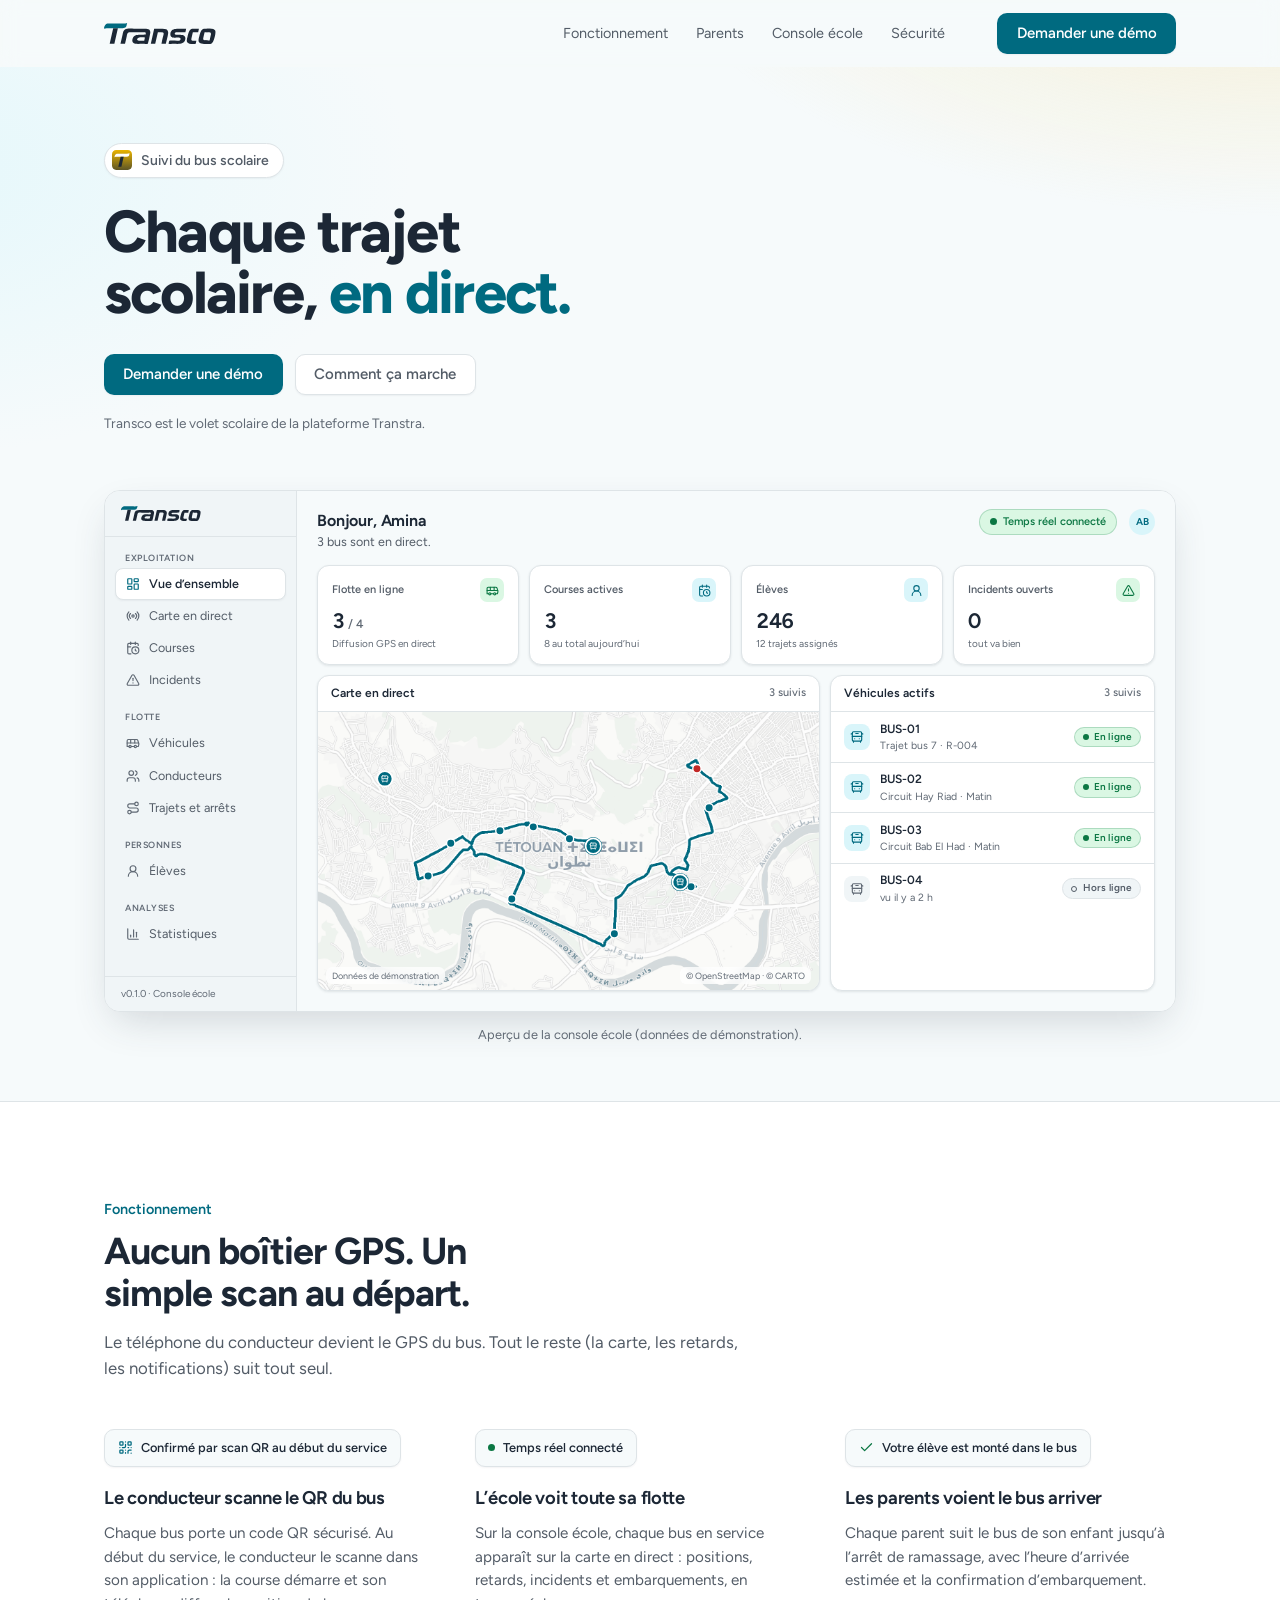
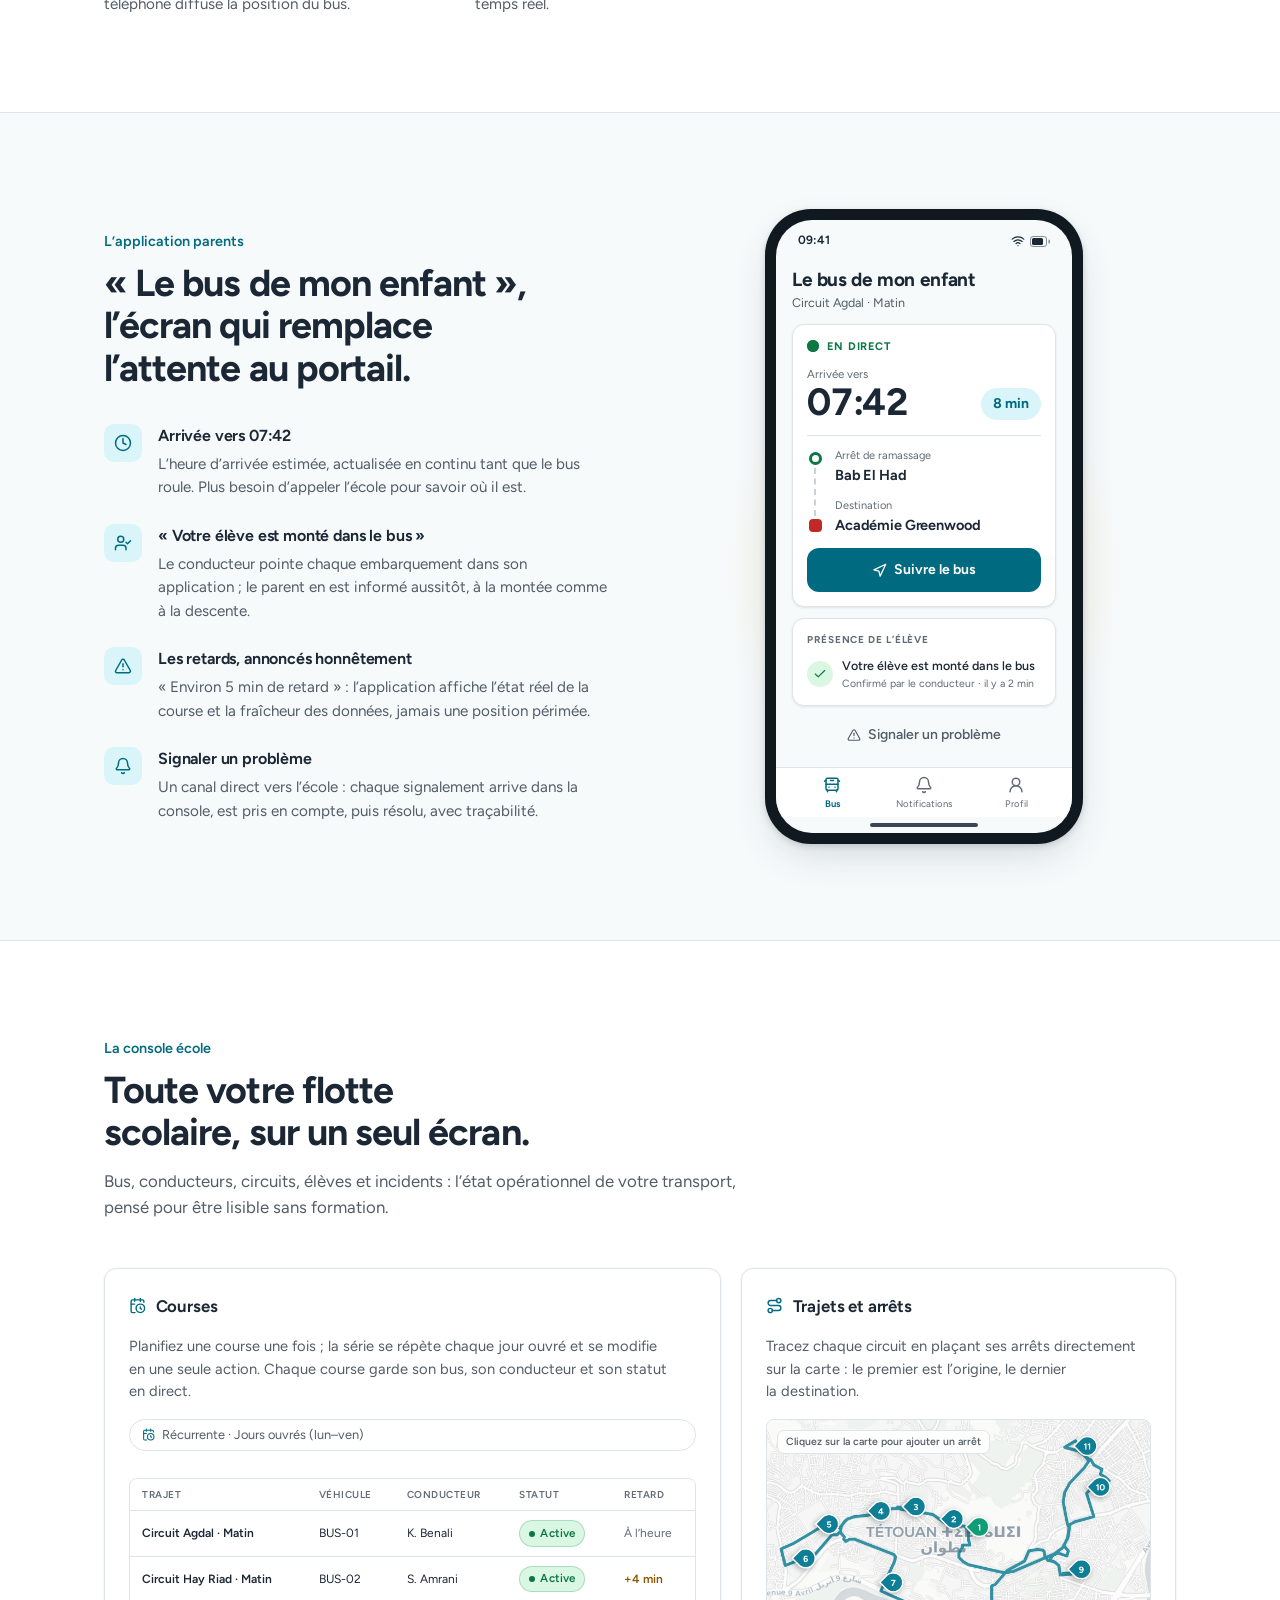
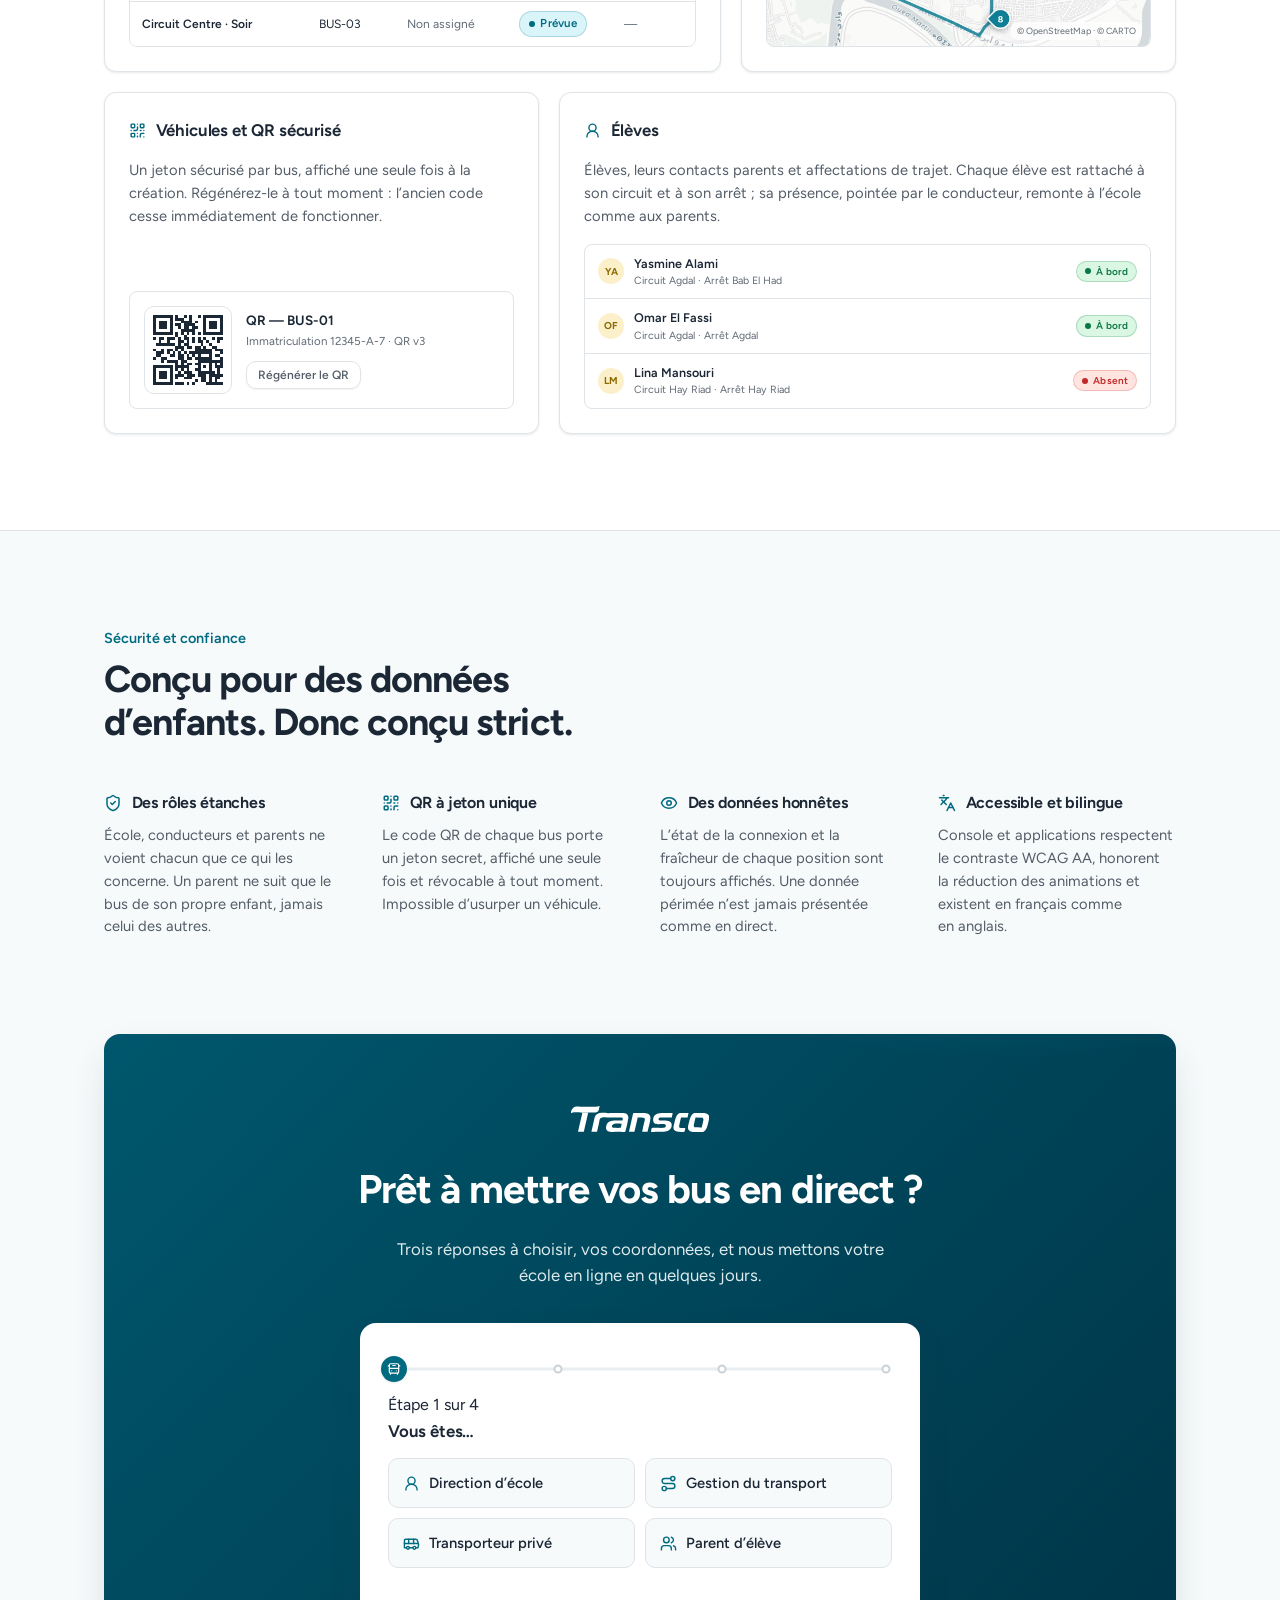
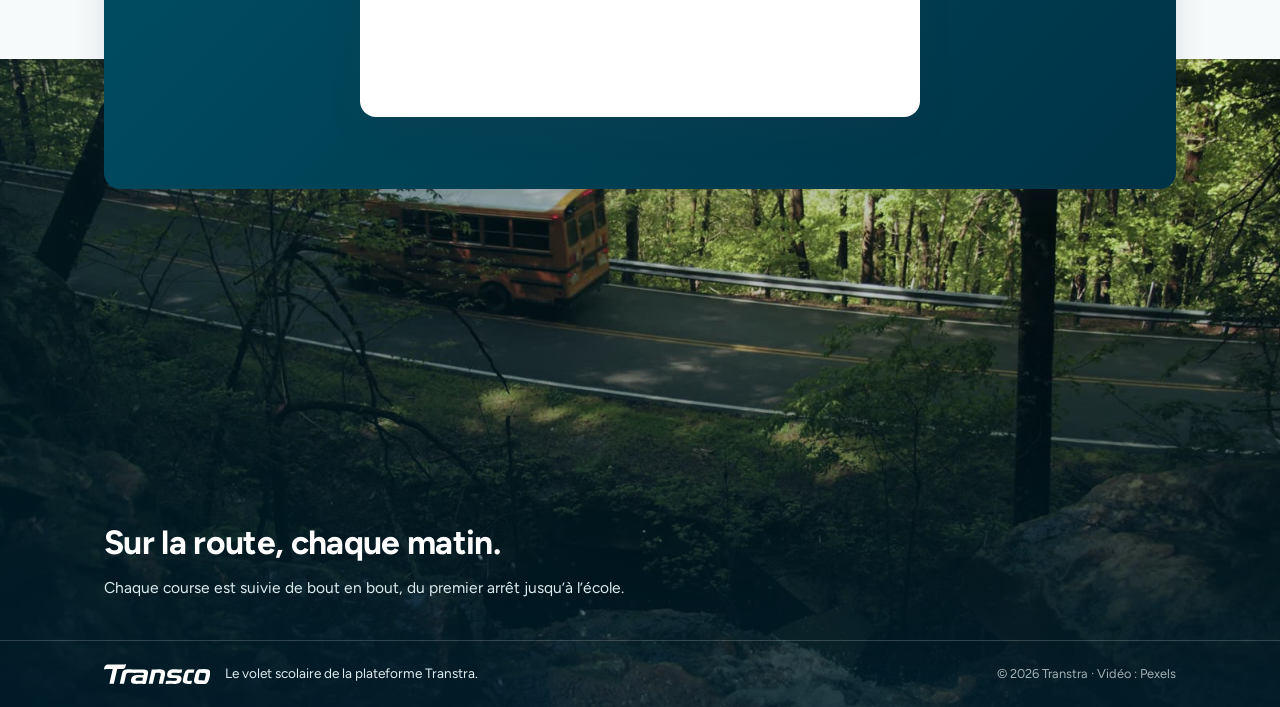
==== commit b37bed58: "form and animation" ====
--- a/index.html
+++ b/index.html
@@ -7,6 +7,19 @@
 <meta name="description" content="Transco met les bus de votre école en direct : les parents suivent le bus de leur enfant, l’école voit toute sa flotte, et chaque embarquement est confirmé." />
 <link rel="icon" type="image/svg+xml" href="assets/icon_school.svg" />
 <link rel="preload" href="assets/fonts/figtree-latin.woff2" as="font" type="font/woff2" crossorigin />
+<script>
+/* Splash d'introduction : une fois par session, jamais sous mouvement réduit.
+   Décidé avant le premier rendu pour éviter tout flash. */
+(function () {
+  try {
+    if (!sessionStorage.getItem("transcoSplash") &&
+        !matchMedia("(prefers-reduced-motion: reduce)").matches) {
+      document.documentElement.classList.add("splash-on");
+      sessionStorage.setItem("transcoSplash", "1");
+    }
+  } catch (e) {}
+})();
+</script>
 <link rel="stylesheet" href="styles.css" />
 </head>
 <body>
@@ -46,6 +59,13 @@
     </symbol>
   </defs>
 </svg>
+
+<!-- ============================ splash d'intro ============================
+     Rideau teal : le logotype se révèle, puis le rideau se lève sur le héros.
+     Affiché une fois par session (voir le script inline du <head>). -->
+<div class="splash" aria-hidden="true">
+  <svg class="wordmark"><use href="#w-transco"/></svg>
+</div>
 
 <!-- ================================ header ================================ -->
 <header class="site-header" id="top">
@@ -511,10 +531,95 @@
       <svg class="wordmark" role="img" aria-label="Transco" style="--wm-accent:#fff"><use href="#w-transco"/></svg>
       <h2>Prêt à mettre vos bus en direct&nbsp;?</h2>
       <p>
-        Écrivez-nous&nbsp;: nous mettons votre école en ligne avec ses circuits, ses
-        conducteurs et ses parents en quelques jours.
+        Trois réponses à choisir, vos coordonnées, et nous mettons votre école
+        en ligne en quelques jours.
       </p>
-      <a class="btn" href="mailto:contact@transtra.app?subject=D%C3%A9mo%20Transco">Demander une démo<svg class="icon"><use href="#i-arrow-right"/></svg></a>
+
+      <!-- Formulaire de démo en étapes : réponses prêtes à cliquer, la saisie
+           n'arrive qu'à la fin. Le bus avance d'un arrêt par étape. -->
+      <form class="demo-form" id="demo-form" novalidate
+            action="https://formspree.io/f/xjgnrbov" method="POST">
+        <div class="df-route" aria-hidden="true">
+          <div class="df-track"><div class="df-trail"></div></div>
+          <span class="df-stop done" style="--i:0"></span>
+          <span class="df-stop" style="--i:1"></span>
+          <span class="df-stop" style="--i:2"></span>
+          <span class="df-stop" style="--i:3"></span>
+          <span class="df-bus"><svg class="icon"><use href="#i-bus-front"/></svg></span>
+        </div>
+        <p class="df-count">Étape <span id="df-count-cur">1</span> sur 4</p>
+
+        <div class="df-steps" id="df-steps">
+          <fieldset class="df-step is-current" data-step="0">
+            <legend class="df-q">Vous êtes…</legend>
+            <div class="df-choices">
+              <button type="button" class="df-chip" data-field="role" data-value="Directeur·rice / direction d’école">
+                <svg class="icon"><use href="#i-user-round"/></svg>Direction d’école</button>
+              <button type="button" class="df-chip" data-field="role" data-value="Gestionnaire du transport scolaire">
+                <svg class="icon"><use href="#i-route"/></svg>Gestion du transport</button>
+              <button type="button" class="df-chip" data-field="role" data-value="Transporteur privé">
+                <svg class="icon"><use href="#i-bus"/></svg>Transporteur privé</button>
+              <button type="button" class="df-chip" data-field="role" data-value="Parent d’élève">
+                <svg class="icon"><use href="#i-users"/></svg>Parent d’élève</button>
+            </div>
+          </fieldset>
+
+          <fieldset class="df-step" data-step="1" inert>
+            <legend class="df-q">Combien de bus roulent pour vous&nbsp;?</legend>
+            <div class="df-choices">
+              <button type="button" class="df-chip" data-field="flotte" data-value="1 à 2 bus">1 à 2 bus</button>
+              <button type="button" class="df-chip" data-field="flotte" data-value="3 à 5 bus">3 à 5 bus</button>
+              <button type="button" class="df-chip" data-field="flotte" data-value="6 à 15 bus">6 à 15 bus</button>
+              <button type="button" class="df-chip" data-field="flotte" data-value="Plus de 15 bus">Plus de 15 bus</button>
+            </div>
+          </fieldset>
+
+          <fieldset class="df-step" data-step="2" inert>
+            <legend class="df-q">Qu’est-ce qui compte le plus pour vous&nbsp;? <span class="df-hint">Plusieurs choix possibles</span></legend>
+            <div class="df-choices">
+              <button type="button" class="df-chip df-multi" data-field="priorites" data-value="Les parents suivent le bus en direct" aria-pressed="false">
+                <svg class="icon"><use href="#i-radio"/></svg>Les parents suivent le bus</button>
+              <button type="button" class="df-chip df-multi" data-field="priorites" data-value="La console de suivi pour l’école" aria-pressed="false">
+                <svg class="icon"><use href="#i-layout-dashboard"/></svg>La console pour l’école</button>
+              <button type="button" class="df-chip df-multi" data-field="priorites" data-value="Le pointage des élèves à bord" aria-pressed="false">
+                <svg class="icon"><use href="#i-user-check"/></svg>Le pointage des élèves</button>
+              <button type="button" class="df-chip df-multi" data-field="priorites" data-value="La sécurité des accès (QR, jetons)" aria-pressed="false">
+                <svg class="icon"><use href="#i-shield-check"/></svg>QR et sécurité des accès</button>
+            </div>
+          </fieldset>
+
+          <fieldset class="df-step" data-step="3" inert>
+            <legend class="df-q">Où vous joindre&nbsp;?</legend>
+            <div class="df-fields">
+              <label class="df-field">
+                <span>École ou organisation</span>
+                <input type="text" name="ecole" autocomplete="organization" placeholder="Académie Greenwood" />
+              </label>
+              <label class="df-field">
+                <span>Email ou WhatsApp</span>
+                <input type="text" name="contact" autocomplete="email" inputmode="email" placeholder="direction@ecole.ma ou 06 12 34 56 78" />
+              </label>
+            </div>
+            <p class="df-note">Nous revenons vers vous sous 24&nbsp;h ouvrées. Pas de spam, pas d’engagement.</p>
+          </fieldset>
+
+          <div class="df-step df-done" data-step="4" inert>
+            <span class="df-done-icon"><svg class="icon"><use href="#i-check"/></svg></span>
+            <p class="df-q">Demande envoyée. À très vite&nbsp;!</p>
+            <p class="df-note">Nous préparons une démo avec vos circuits en tête et revenons vers vous sous 24&nbsp;h ouvrées.</p>
+          </div>
+        </div>
+
+        <p class="df-error" role="alert" hidden></p>
+
+        <div class="df-nav">
+          <button type="button" class="btn df-back" id="df-back" hidden>Retour</button>
+          <button type="button" class="btn df-next" id="df-next" hidden>Continuer<svg class="icon"><use href="#i-arrow-right"/></svg></button>
+          <button type="submit" class="btn df-next" id="df-send" hidden>Envoyer la demande<svg class="icon"><use href="#i-arrow-right"/></svg></button>
+        </div>
+
+        <input type="checkbox" name="botcheck" class="df-hp" tabindex="-1" autocomplete="off" aria-hidden="true" />
+      </form>
     </div>
   </div>
 </section>
--- a/styles.css
+++ b/styles.css
@@ -206,6 +206,44 @@
   .hero-mock { animation-delay: 180ms; animation-duration: 0.7s; }
 }
 
+/* ---------------------------- splash d'intro ----------------------------
+   Rideau teal plein écran : le logotype se révèle d'un balayage (l'accent or
+   en tête), le rideau se lève, la cascade du héros prend le relais.
+   html.splash-on est posé avant le premier rendu (script inline du <head>),
+   une fois par session et jamais sous mouvement réduit. Sans JS : rien. */
+.splash { display: none; }
+html.splash-on .splash {
+  position: fixed;
+  inset: 0;
+  z-index: 200; /* au-dessus du header sticky (100) */
+  display: grid;
+  place-items: center;
+  background: linear-gradient(135deg, oklch(0.42 0.085 220), oklch(0.3 0.06 230));
+  animation: splash-lift 0.6s cubic-bezier(0.7, 0, 0.16, 1) 1.5s forwards;
+}
+html.splash-on .splash .wordmark {
+  height: clamp(30px, 6vw, 46px);
+  width: auto;
+  color: #fff;
+  --wm-accent: var(--gold);
+  clip-path: inset(-8% 102% -8% -2%);
+  transform: scale(1.03);
+  animation:
+    splash-wipe 0.9s var(--ease-out) 0.2s forwards,
+    splash-settle 1.1s var(--ease-out) 0.2s forwards;
+}
+@keyframes splash-wipe { to { clip-path: inset(-8% -2% -8% -2%); } }
+@keyframes splash-settle { to { transform: scale(1); } }
+@keyframes splash-lift { to { transform: translateY(-101%); visibility: hidden; } }
+/* Le héros attend la levée du rideau avant sa cascade. */
+@media (prefers-reduced-motion: no-preference) {
+  html.splash-on .hero-kicker { animation-delay: 1.6s; }
+  html.splash-on .hero h1 { animation-delay: 1.68s; }
+  html.splash-on .hero-ctas { animation-delay: 1.76s; }
+  html.splash-on .hero-note { animation-delay: 1.84s; }
+  html.splash-on .hero-mock { animation-delay: 1.78s; }
+}
+
 /* =============================== header ================================= */
 .site-header {
   position: sticky;
@@ -918,6 +956,210 @@
 .cta-panel .btn { margin-top: 2rem; background: #fff; color: var(--accent); }
 .cta-panel .btn:hover { background: oklch(0.95 0.01 210); }
 
+/* --------------------------- formulaire de démo -------------------------
+   Étapes à réponses prêtes : on clique, le bus avance d'un arrêt, la saisie
+   n'arrive qu'à la fin. Carte claire posée sur le panneau teal. */
+.demo-form {
+  max-width: 560px;
+  margin: 2.2rem auto 0;
+  padding: clamp(1.25rem, 3vw, 1.75rem);
+  background: var(--panel);
+  color: var(--text);
+  border-radius: var(--r-lg);
+  box-shadow: var(--shadow-lg);
+  text-align: left;
+}
+
+/* la ligne de trajet : 4 arrêts, un bus qui avance */
+.df-route {
+  position: relative;
+  height: 28px;
+  margin: 0.25rem 6px 0.6rem;
+}
+.df-track {
+  position: absolute;
+  inset: 50% 0 auto 0;
+  height: 3px;
+  transform: translateY(-50%);
+  border-radius: 999px;
+  background: var(--panel-3);
+  overflow: hidden;
+}
+.df-trail {
+  height: 100%;
+  border-radius: inherit;
+  background: var(--accent);
+  transform: scaleX(var(--df-p, 0));
+  transform-origin: left;
+  transition: transform 0.55s var(--ease-out);
+}
+.df-stop {
+  position: absolute;
+  top: 50%;
+  left: calc(var(--i) / 3 * 100%);
+  width: 9px;
+  height: 9px;
+  transform: translate(-50%, -50%);
+  border-radius: 999px;
+  background: var(--panel);
+  border: 2px solid var(--border-strong);
+  transition: border-color 0.3s var(--ease-out), background 0.3s var(--ease-out);
+}
+.df-stop.done { border-color: var(--accent); background: var(--accent-soft); }
+.df-bus {
+  position: absolute;
+  top: 50%;
+  left: calc(var(--df-p, 0) * 100%);
+  transform: translate(-50%, -50%);
+  transition: left 0.55s var(--ease-out);
+  display: grid;
+  place-items: center;
+  width: 26px;
+  height: 26px;
+  border-radius: 999px;
+  background: var(--accent);
+  color: #fff;
+  box-shadow: var(--shadow-sm);
+}
+.df-bus .icon { width: 14px; height: 14px; }
+
+/* neutralise l'héritage de .cta-panel p (couleur claire, marges centrées) */
+.cta-panel .demo-form p { margin: 0; max-width: none; color: var(--text); font-size: inherit; }
+.demo-form .df-count { font-size: 0.8rem; color: var(--text-muted); margin-bottom: 0.9rem; }
+
+/* pile d'étapes : une seule cellule de grille, entrées/sorties latérales */
+.df-steps { display: grid; }
+.df-step {
+  grid-area: 1 / 1;
+  margin: 0;
+  padding: 0;
+  border: 0;
+  min-width: 0;
+  opacity: 0;
+  transform: translateX(26px);
+  visibility: hidden;
+  transition:
+    opacity 0.32s var(--ease-out),
+    transform 0.32s var(--ease-out),
+    visibility 0s linear 0.32s;
+}
+.df-step.is-exit-back { transform: translateX(26px); }
+.df-step.is-exit-fwd, .df-step.is-enter-back { transform: translateX(-26px); }
+.df-step.is-current {
+  opacity: 1;
+  transform: none;
+  visibility: visible;
+  transition:
+    opacity 0.38s var(--ease-out) 0.12s,
+    transform 0.38s var(--ease-out) 0.12s,
+    visibility 0s;
+}
+.df-q {
+  display: block;
+  font-size: 1.05rem;
+  font-weight: 650;
+  letter-spacing: -0.01em;
+  margin-bottom: 0.9rem;
+  padding: 0;
+}
+.df-hint { font-weight: 450; font-size: 0.8rem; color: var(--text-muted); white-space: nowrap; }
+
+.df-choices { display: grid; grid-template-columns: 1fr 1fr; gap: 0.6rem; }
+.df-chip {
+  display: inline-flex;
+  align-items: center;
+  gap: 0.55rem;
+  padding: 0.8rem 0.9rem;
+  font: inherit;
+  font-size: 0.92rem;
+  font-weight: 550;
+  text-align: left;
+  color: var(--text);
+  background: var(--bg);
+  border: 1px solid var(--border);
+  border-radius: 10px;
+  cursor: pointer;
+  transition:
+    border-color var(--dur-fast) var(--ease-out),
+    background var(--dur-fast) var(--ease-out),
+    transform var(--dur-fast) var(--ease-out);
+}
+.df-chip .icon { width: 17px; height: 17px; color: var(--accent); flex-shrink: 0; }
+.df-chip:hover { border-color: var(--border-strong); background: var(--panel-2); }
+.df-chip:active { transform: scale(0.98); }
+.df-chip.selected, .df-chip[aria-pressed="true"] {
+  border-color: var(--accent);
+  background: var(--accent-soft);
+  color: var(--accent);
+}
+
+.df-fields { display: grid; gap: 0.9rem; }
+.df-field span {
+  display: block;
+  font-size: 0.85rem;
+  font-weight: 600;
+  margin-bottom: 0.35rem;
+}
+.df-field input {
+  width: 100%;
+  padding: 0.7rem 0.85rem;
+  font: inherit;
+  font-size: 0.95rem;
+  color: var(--text);
+  background: var(--bg);
+  border: 1px solid var(--border);
+  border-radius: 10px;
+  transition: border-color var(--dur-fast) var(--ease-out);
+}
+.df-field input::placeholder { color: var(--text-faint); }
+.df-field input:focus { outline: none; border-color: var(--accent); }
+.df-field input[aria-invalid="true"] { border-color: var(--red); }
+.demo-form .df-note { font-size: 0.82rem; color: var(--text-muted); margin-top: 0.9rem; text-wrap: pretty; }
+
+/* état final */
+.df-done { text-align: center; padding-block: 0.8rem; }
+.df-done-icon {
+  display: grid;
+  place-items: center;
+  width: 44px;
+  height: 44px;
+  margin: 0 auto 0.8rem;
+  border-radius: 999px;
+  background: var(--green-soft);
+  color: var(--green);
+}
+.df-done-icon .icon { width: 22px; height: 22px; }
+.df-done .df-note { margin-top: 0.4rem; }
+
+.demo-form .df-error { margin: 0.8rem 0 0; font-size: 0.85rem; color: var(--red); }
+.df-error a { text-decoration: underline; }
+
+.df-nav { display: flex; justify-content: space-between; gap: 0.75rem; margin-top: 1.1rem; }
+/* [hidden] doit gagner sur display:inline-flex de .btn */
+.demo-form [hidden] { display: none !important; }
+.cta-panel .demo-form .btn { margin-top: 0; }
+.demo-form .df-next {
+  margin-left: auto;
+  background: var(--accent);
+  color: #fff;
+}
+.demo-form .df-next:hover { background: var(--accent-hover); }
+.demo-form .df-next[disabled] { opacity: 0.6; cursor: default; }
+.demo-form .df-back {
+  background: transparent;
+  color: var(--text-muted);
+  border: 1px solid var(--border);
+}
+.demo-form .df-back:hover { background: var(--panel-2); color: var(--text); }
+
+/* pot de miel anti-spam : hors écran, jamais focusable */
+.df-hp { position: absolute; left: -9999px; width: 1px; height: 1px; opacity: 0; }
+
+@media (max-width: 520px) {
+  .df-choices { grid-template-columns: 1fr; }
+  .df-nav { flex-direction: row; }
+}
+
 /* --------------------------- bande film (fin) ---------------------------
    Boucle d'ambiance : la route vue du poste de conduite d'un bus marocain.
    La vidéo est décorative ; le voile teal garantit la lisibilité du texte. */
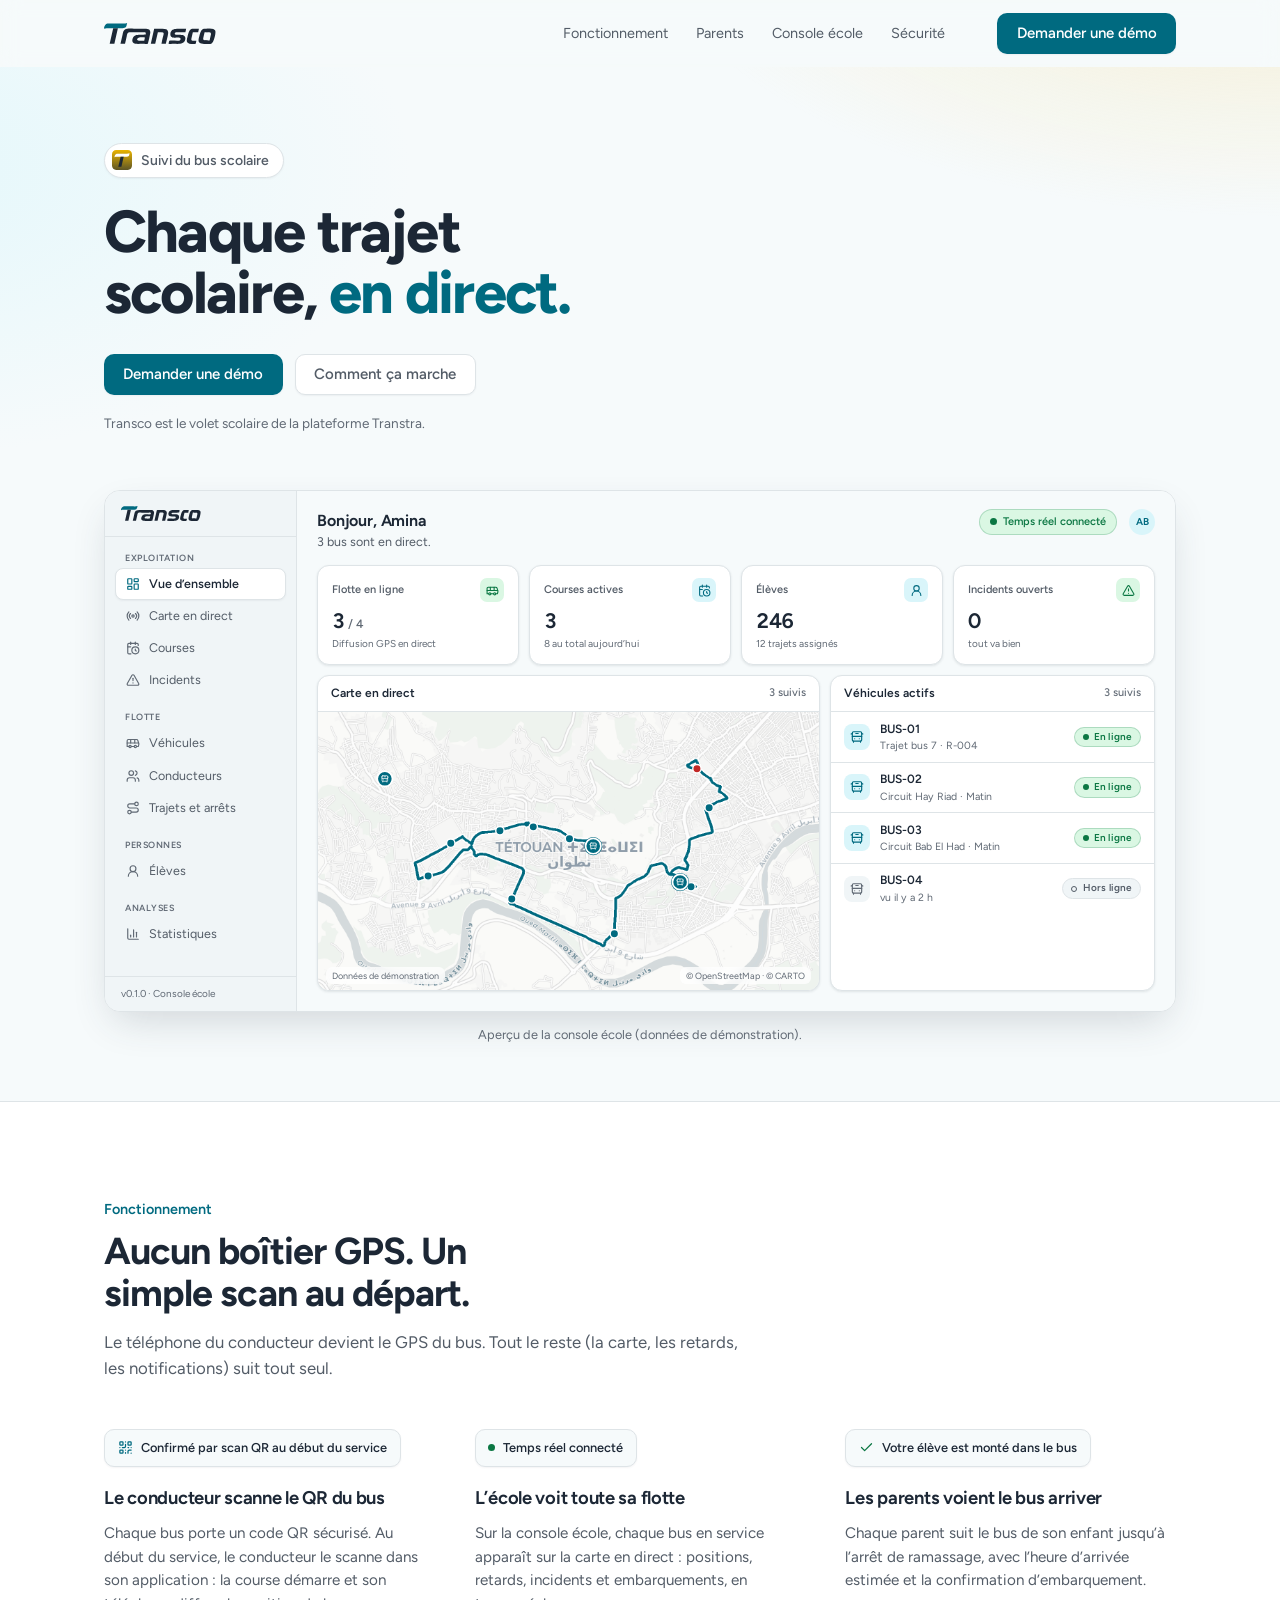
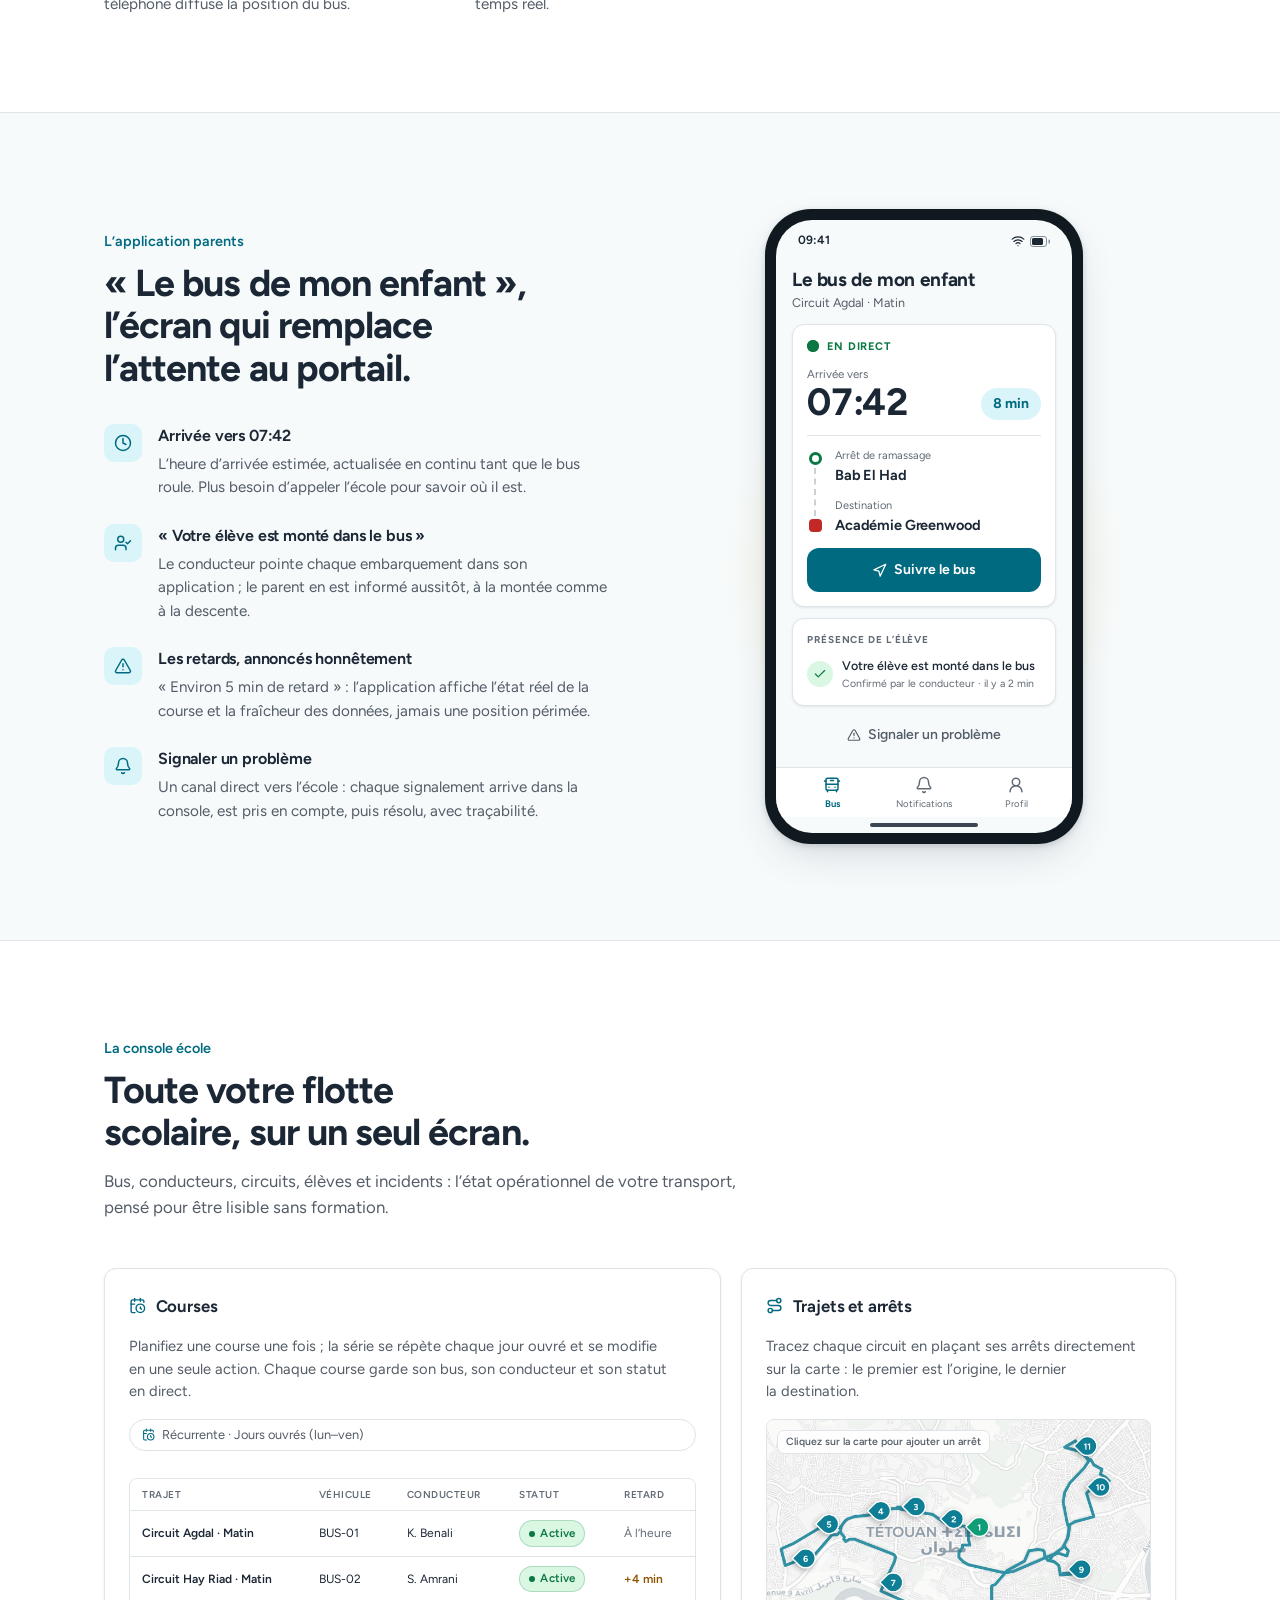
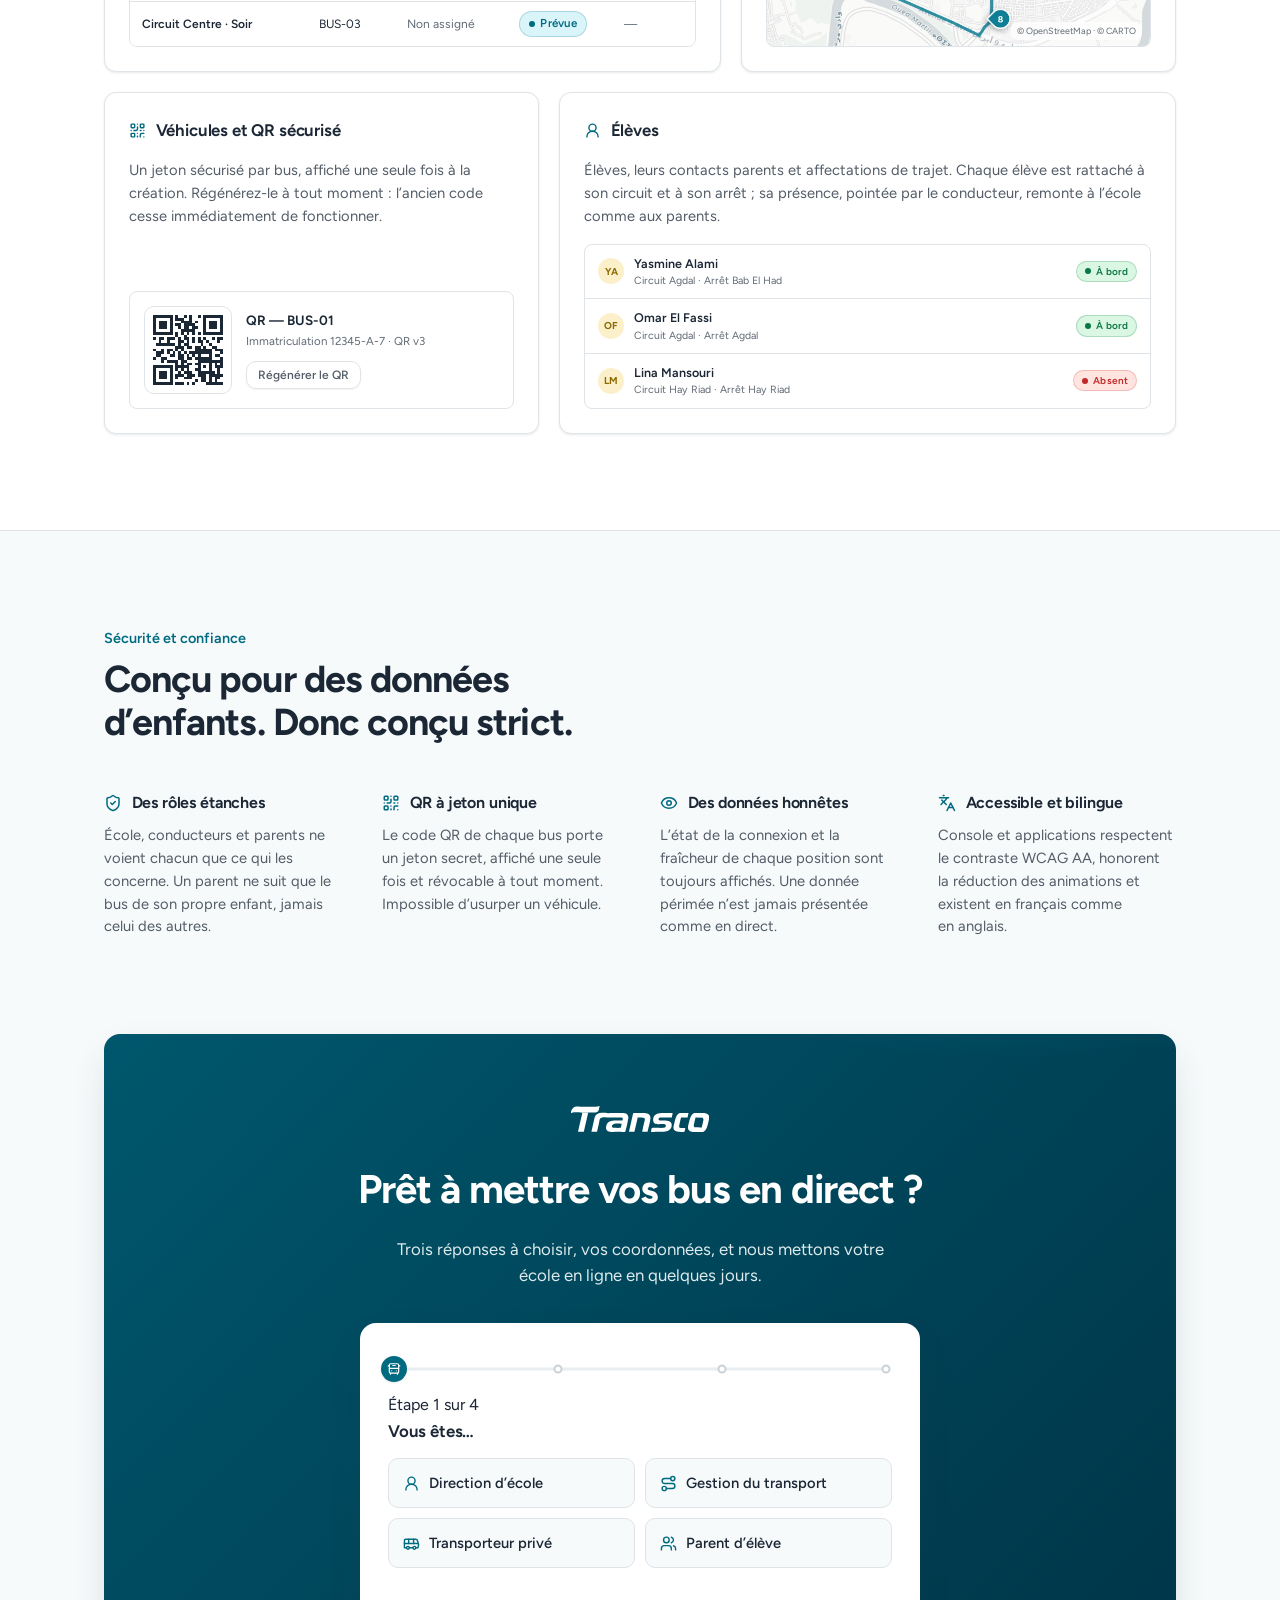
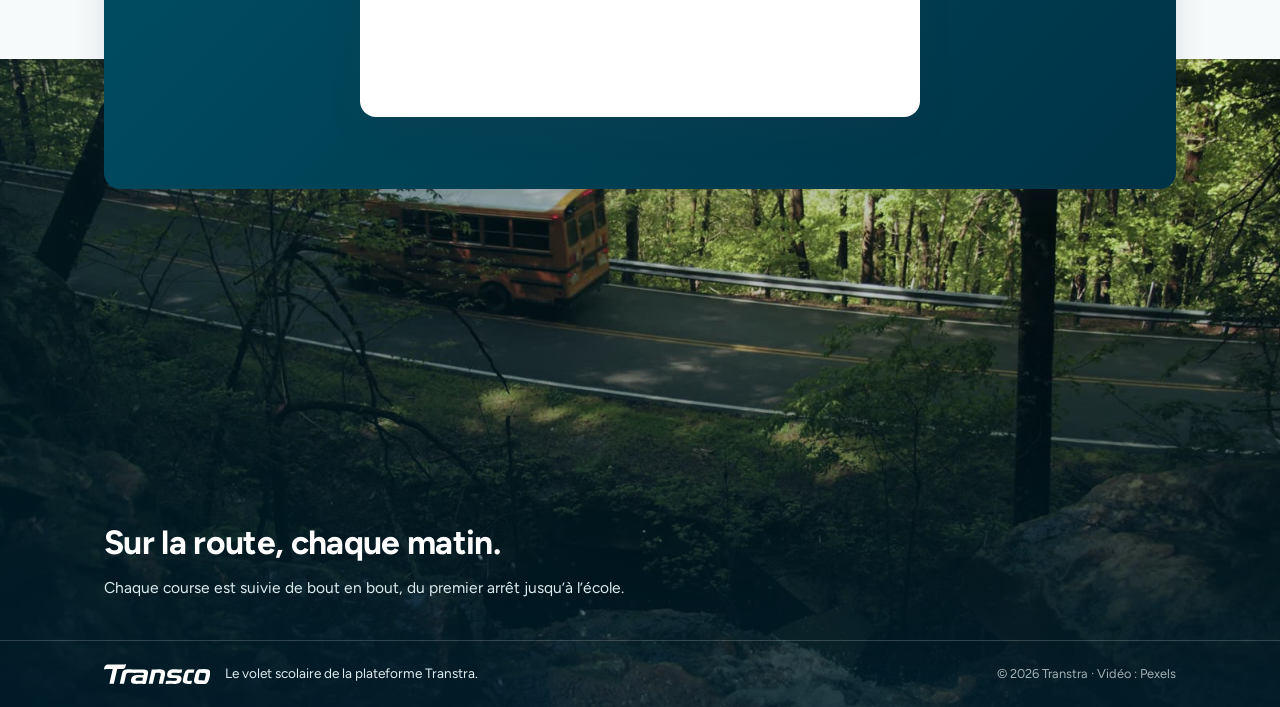
==== commit 93c4f618: "test" ====
--- a/index.html
+++ b/index.html
@@ -524,7 +524,7 @@
   </div>
 </section>
 
-<!-- =============================== CTA final ============================== -->
+<!-- =============================== CTA final =========================== -->
 <section class="section" id="demo" style="padding-top:0;padding-bottom:0">
   <div class="container">
     <div class="cta-panel reveal">
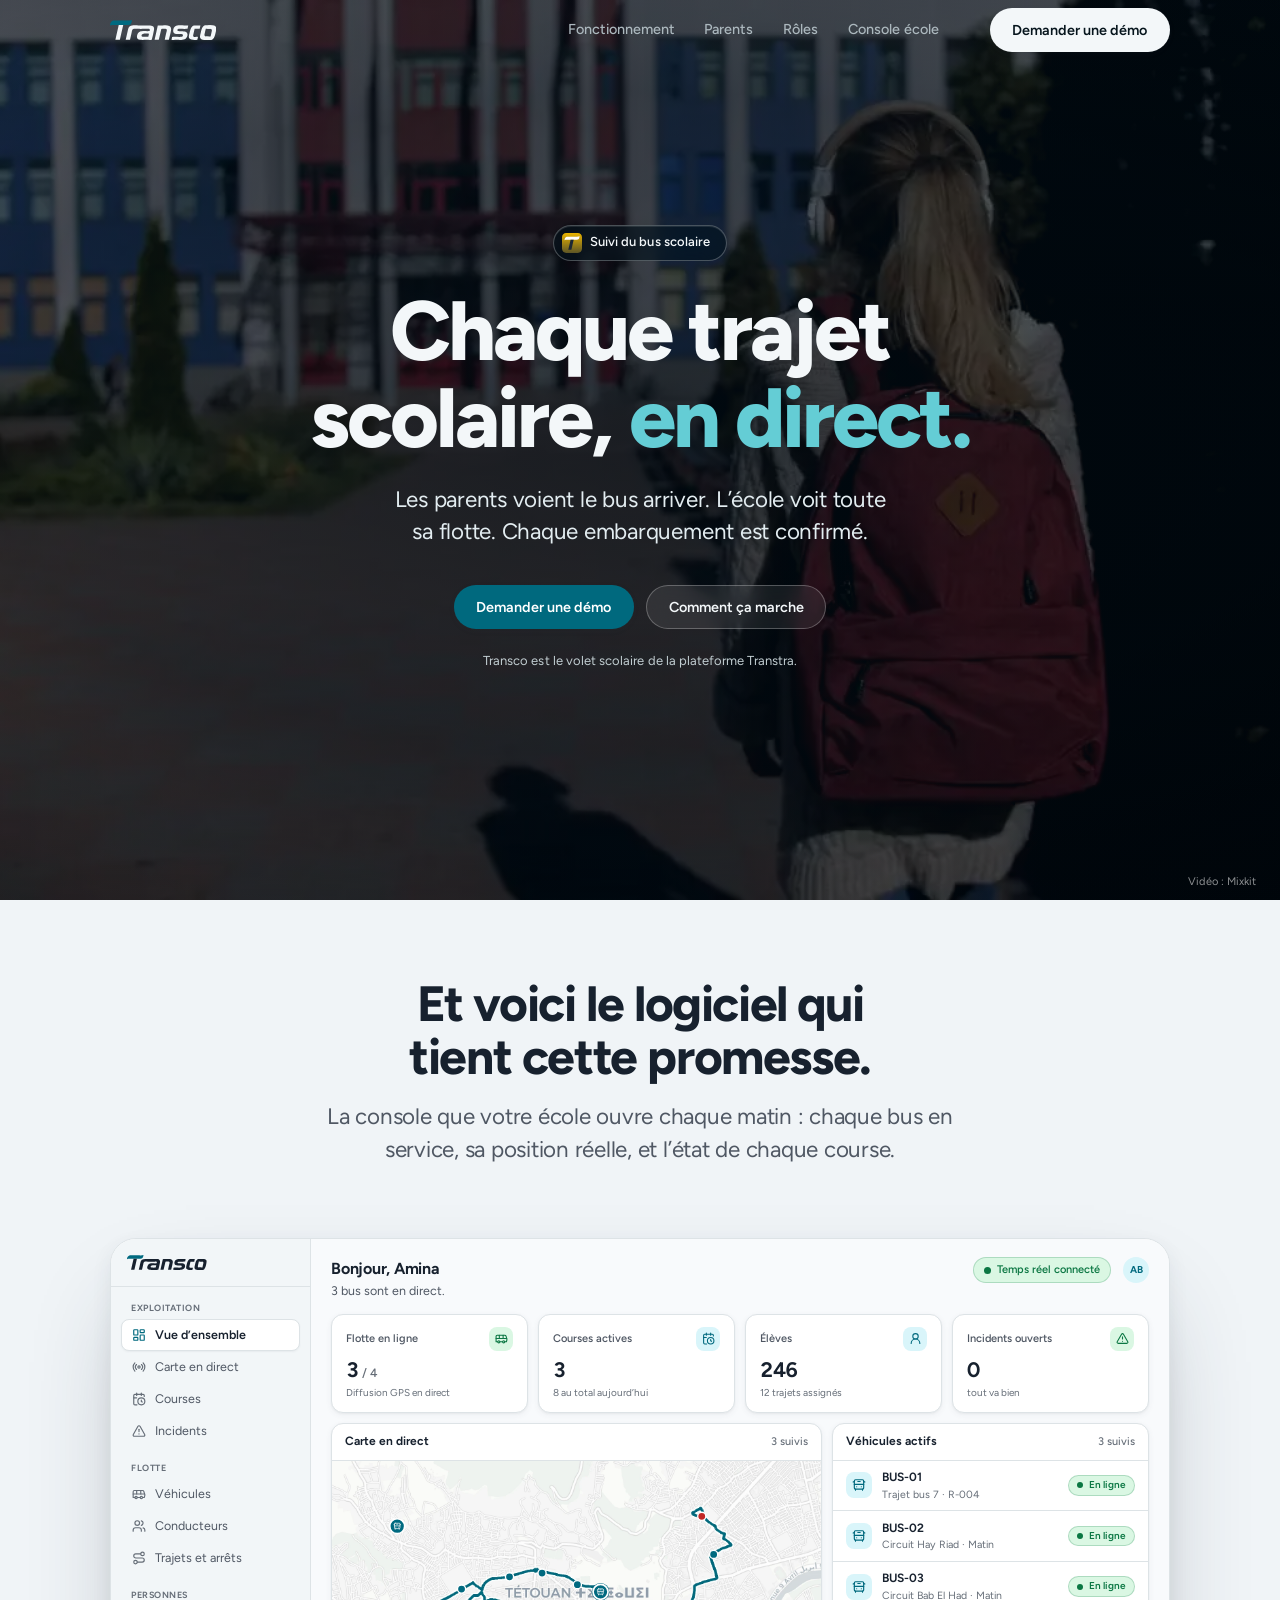
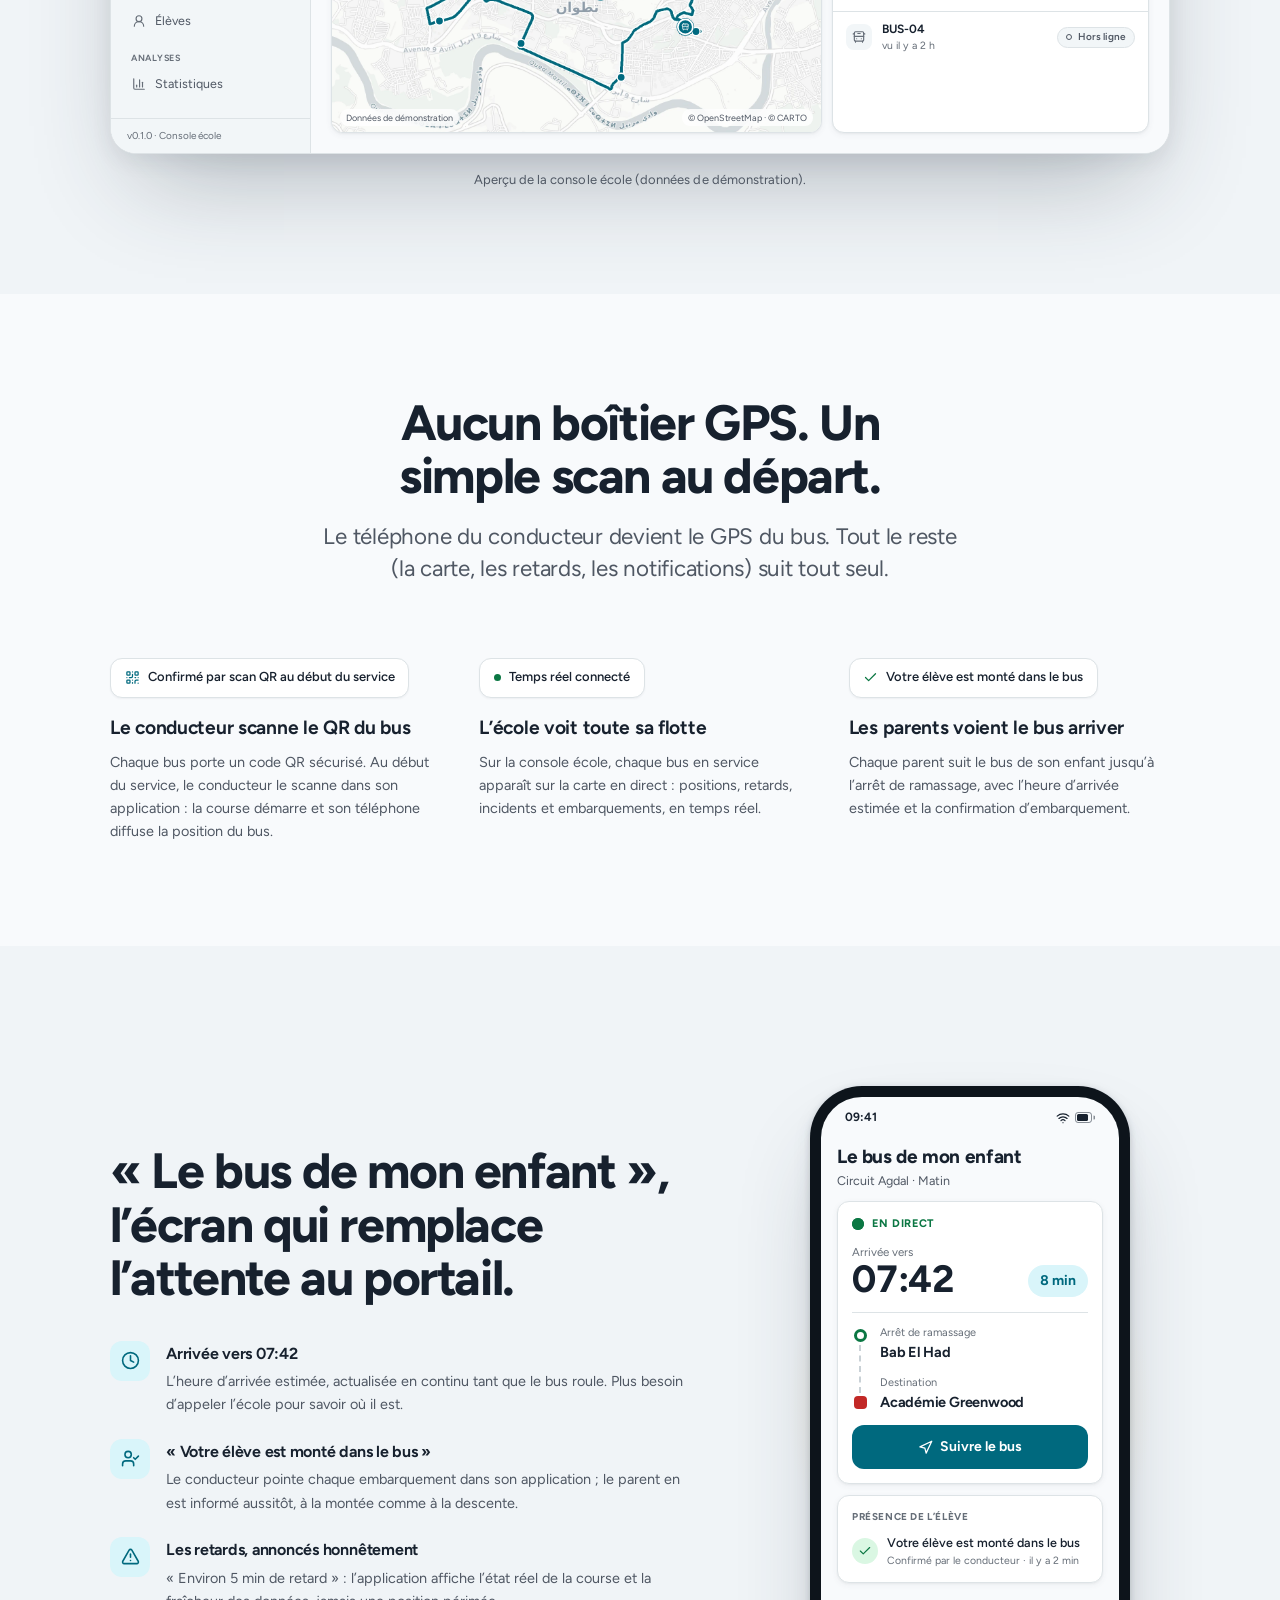
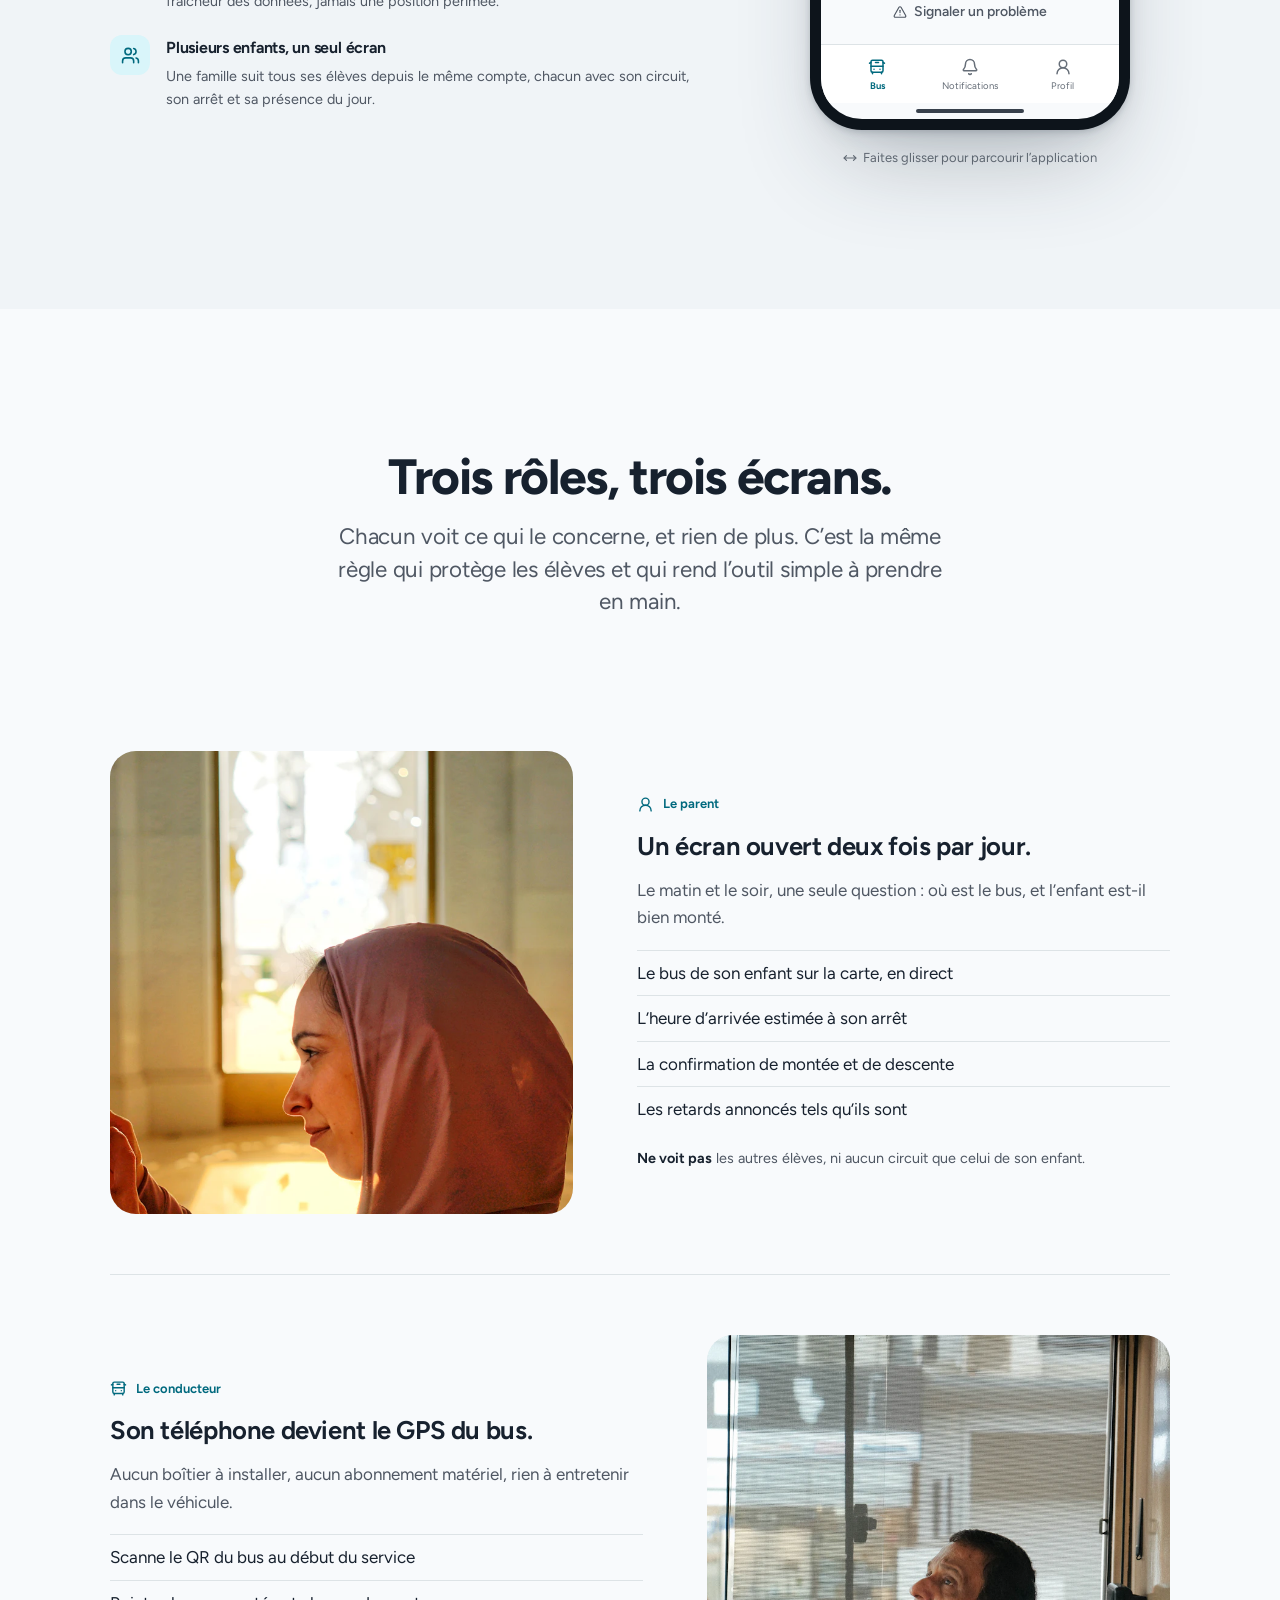
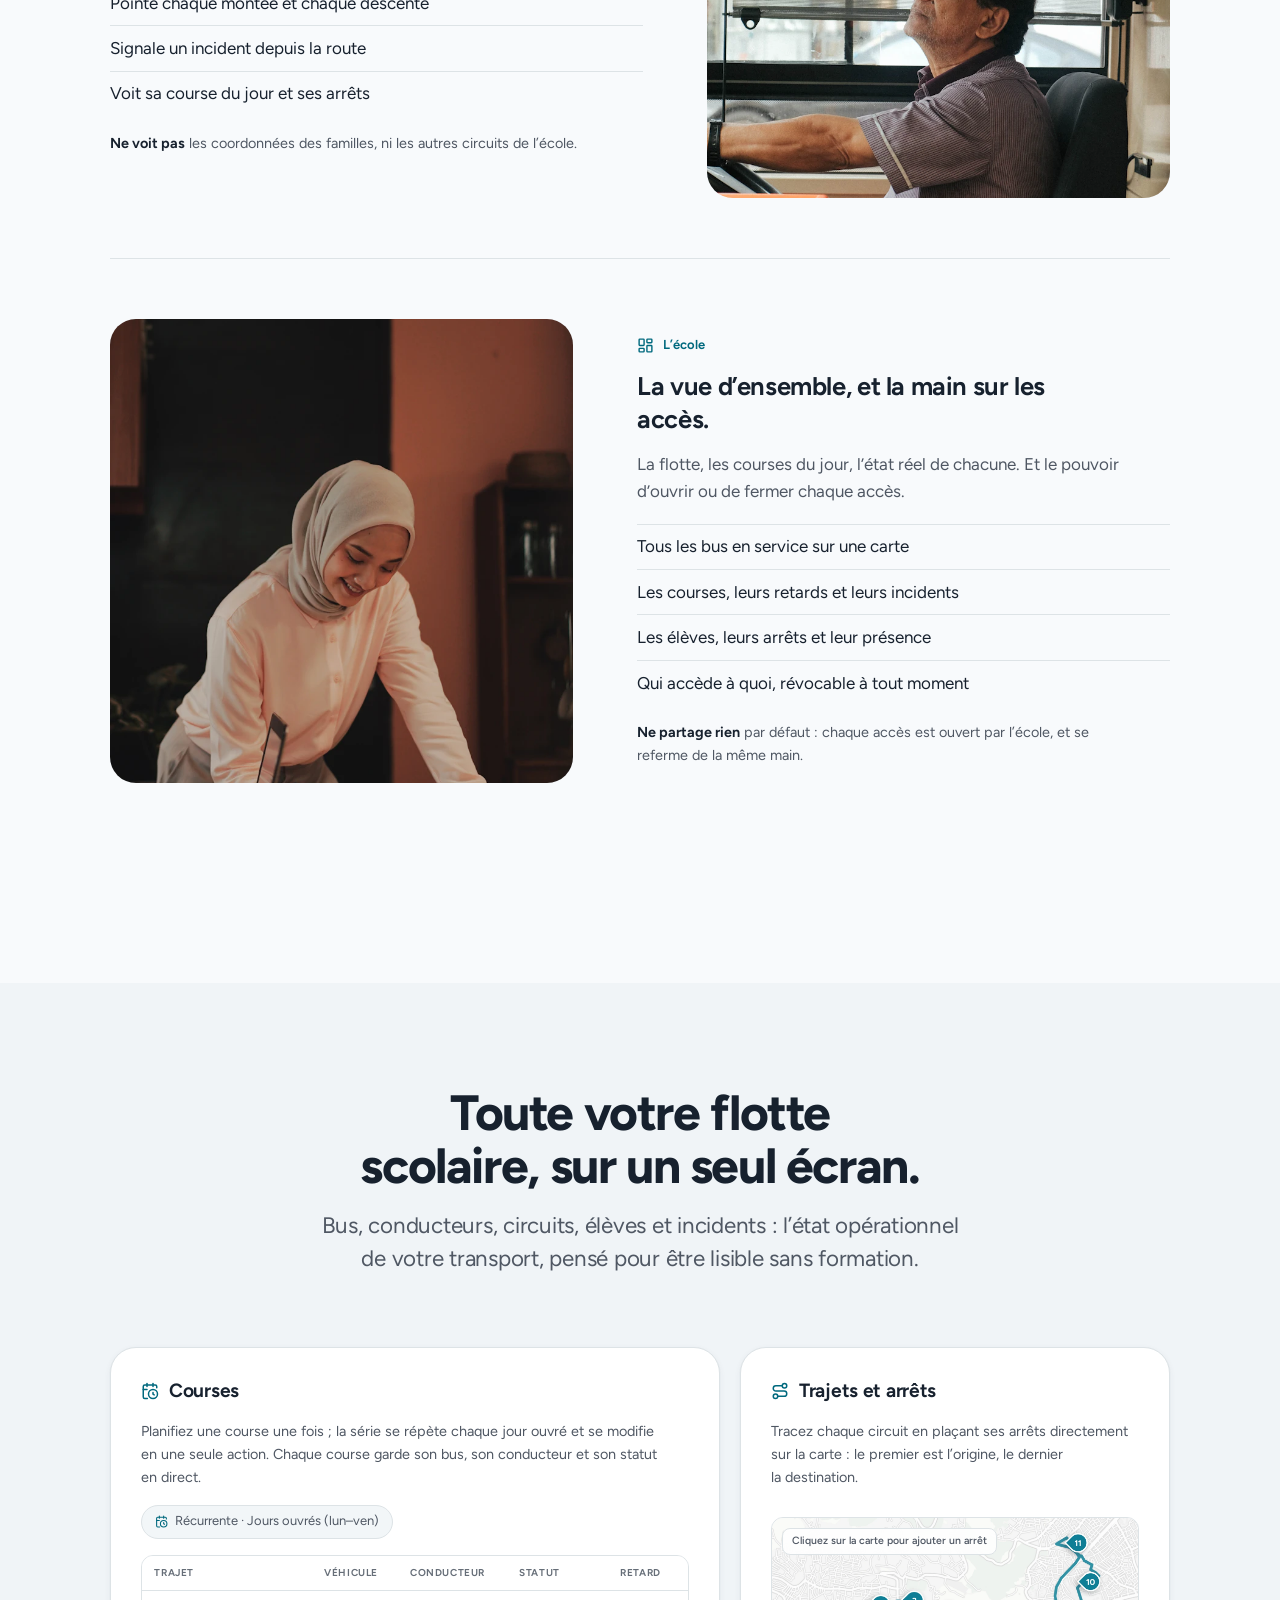
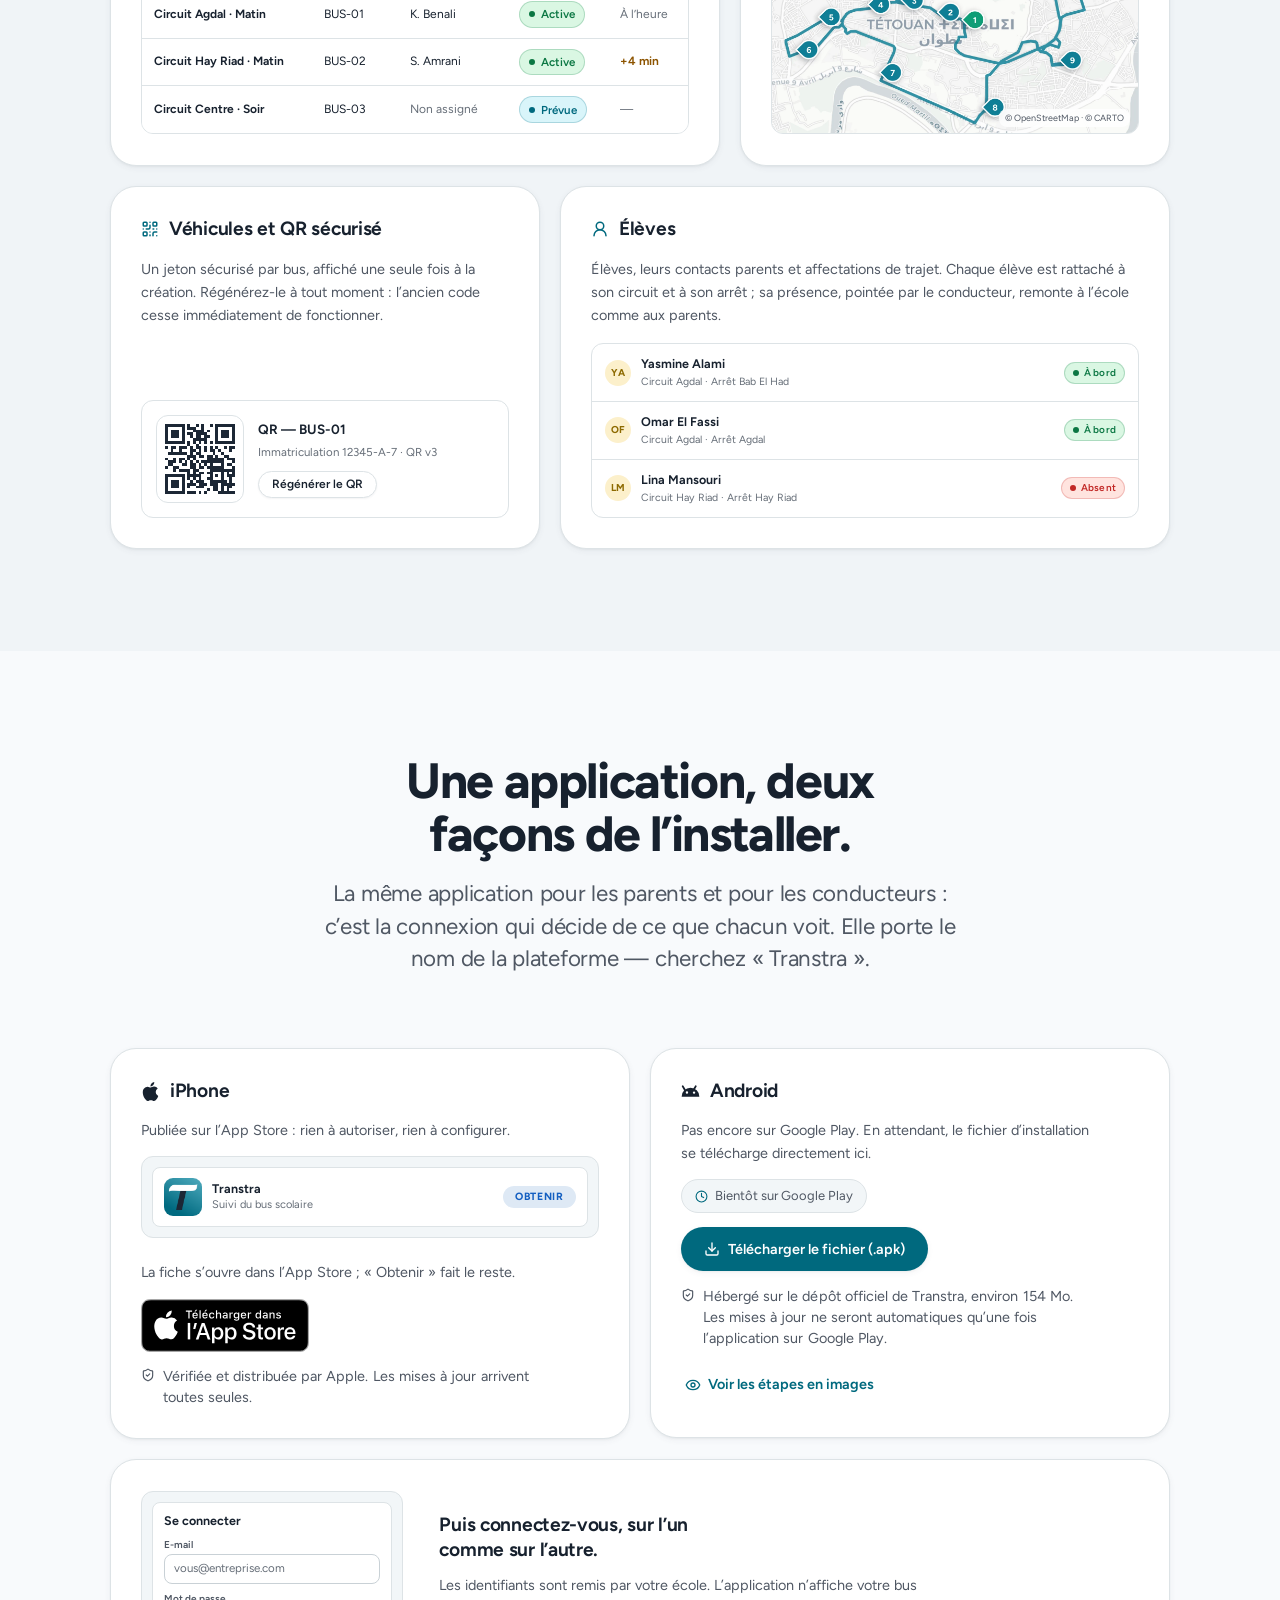
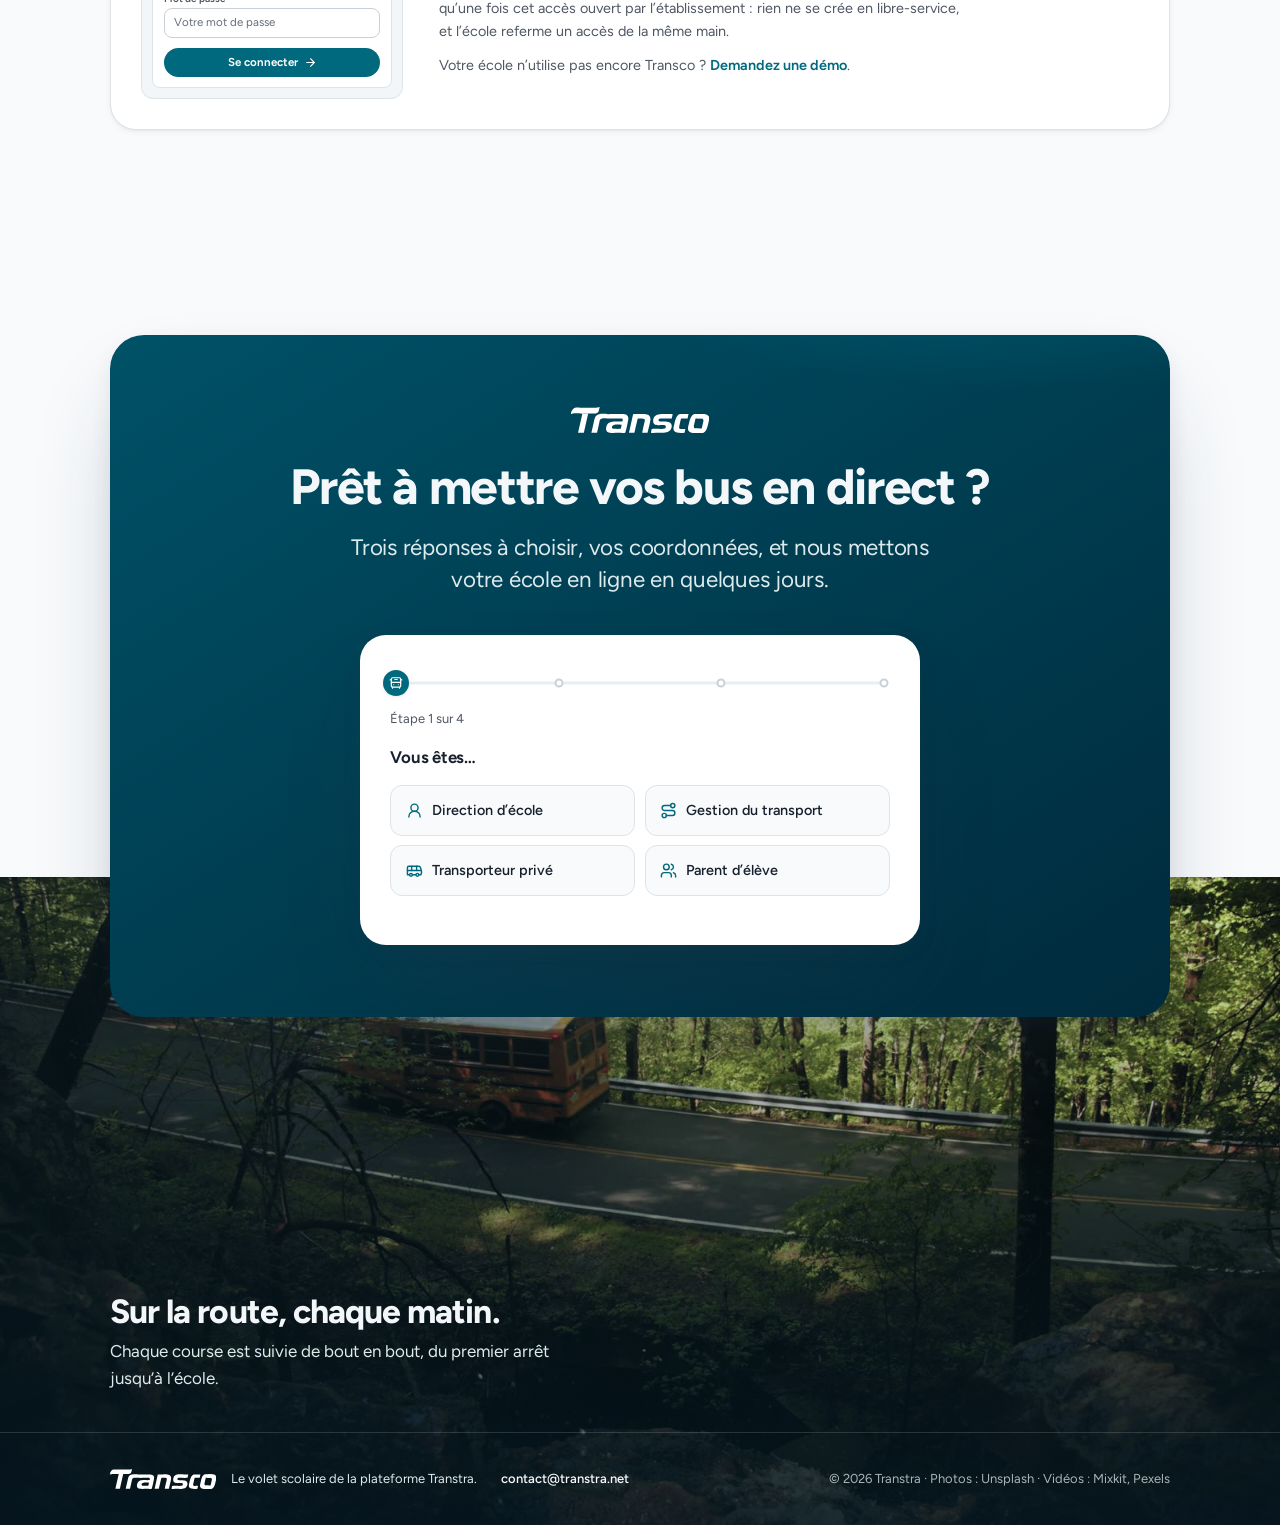
==== commit 8db17550: "app download" ====
--- a/index.html
+++ b/index.html
@@ -2,25 +2,27 @@
 <html lang="fr">
 <head>
 <meta charset="utf-8" />
-<meta name="viewport" content="width=device-width, initial-scale=1" />
+<meta name="viewport" content="width=device-width, initial-scale=1, viewport-fit=cover" />
 <title>Transco — Suivi du bus scolaire en temps réel</title>
 <meta name="description" content="Transco met les bus de votre école en direct : les parents suivent le bus de leur enfant, l’école voit toute sa flotte, et chaque embarquement est confirmé." />
+<meta name="theme-color" content="#f7f9fb" />
 <link rel="icon" type="image/svg+xml" href="assets/icon_school.svg" />
 <link rel="preload" href="assets/fonts/figtree-latin.woff2" as="font" type="font/woff2" crossorigin />
 <script>
-/* Splash d'introduction : une fois par session, jamais sous mouvement réduit.
-   Décidé avant le premier rendu pour éviter tout flash. */
+/* Intro : une fois par session, jamais sous mouvement réduit.
+   Décidée avant le premier rendu pour éviter tout flash. */
 (function () {
   try {
-    if (!sessionStorage.getItem("transcoSplash") &&
+    if (!sessionStorage.getItem("transcoIntro") &&
         !matchMedia("(prefers-reduced-motion: reduce)").matches) {
-      document.documentElement.classList.add("splash-on");
-      sessionStorage.setItem("transcoSplash", "1");
+      document.documentElement.classList.add("intro-on");
+      sessionStorage.setItem("transcoIntro", "1");
     }
   } catch (e) {}
 })();
 </script>
 <link rel="stylesheet" href="styles.css" />
+<link rel="stylesheet" href="people.css" />
 </head>
 <body>
 
@@ -48,7 +50,17 @@
     <symbol id="i-eye" viewBox="0 0 24 24" fill="none" stroke="currentColor" stroke-width="2" stroke-linecap="round" stroke-linejoin="round"><path d="M2.062 12.348a1 1 0 0 1 0-.696 10.75 10.75 0 0 1 19.876 0 1 1 0 0 1 0 .696 10.75 10.75 0 0 1-19.876 0"/><circle cx="12" cy="12" r="3"/></symbol>
     <symbol id="i-wifi" viewBox="0 0 24 24" fill="none" stroke="currentColor" stroke-width="2" stroke-linecap="round" stroke-linejoin="round"><path d="M12 20h.01"/><path d="M2 8.82a15 15 0 0 1 20 0"/><path d="M5 12.859a10 10 0 0 1 14 0"/><path d="M8.5 16.429a5 5 0 0 1 7 0"/></symbol>
     <symbol id="i-clock" viewBox="0 0 24 24" fill="none" stroke="currentColor" stroke-width="2" stroke-linecap="round" stroke-linejoin="round"><circle cx="12" cy="12" r="10"/><path d="M12 6v6l4 2"/></symbol>
-
+    <symbol id="i-move-horizontal" viewBox="0 0 24 24" fill="none" stroke="currentColor" stroke-width="2" stroke-linecap="round" stroke-linejoin="round"><path d="m18 8 4 4-4 4"/><path d="M2 12h20"/><path d="m6 8-4 4 4 4"/></symbol>
+    <symbol id="i-school" viewBox="0 0 24 24" fill="none" stroke="currentColor" stroke-width="2" stroke-linecap="round" stroke-linejoin="round"><path d="M14 22v-4a2 2 0 1 0-4 0v4"/><path d="m18 10 3.447 1.724a1 1 0 0 1 .553.894V20a2 2 0 0 1-2 2H4a2 2 0 0 1-2-2v-7.382a1 1 0 0 1 .553-.894L6 10"/><path d="M18 5v17"/><path d="m4 6 7.106-3.553a2 2 0 0 1 1.788 0L20 6"/><path d="M6 5v17"/><circle cx="12" cy="9" r="2"/></symbol>
+
+    <symbol id="i-download" viewBox="0 0 24 24" fill="none" stroke="currentColor" stroke-width="2" stroke-linecap="round" stroke-linejoin="round"><path d="M21 15v4a2 2 0 0 1-2 2H5a2 2 0 0 1-2-2v-4"/><polyline points="7 10 12 15 17 10"/><line x1="12" x2="12" y1="15" y2="3"/></symbol>
+    <!-- Marques de plateforme. Le logo Apple est le tracé exact du badge
+         officiel « Télécharger dans l'App Store » (assets/appstore-fr.svg),
+         d'où la boîte hors normes : on ne redessine pas une marque à la main.
+         Le robot Android est une forme géométrique simple, dessinée ici. -->
+    <symbol id="i-apple" viewBox="9.974 8.72 17.717 21.776"><path fill="currentColor" d="M24.7718,20.30068a4.94881,4.94881,0,0,1,2.35656-4.15206,5.06566,5.06566,0,0,0-3.99116-2.15768c-1.67924-.17626-3.30719,1.00483-4.1629,1.00483-.87227,0-2.18977-.98733-3.6085-.95814a5.31529,5.31529,0,0,0-4.47292,2.72787c-1.934,3.34842-.49141,8.26947,1.3612,10.97608.9269,1.32535,2.01018,2.8058,3.42763,2.7533,1.38706-.05753,1.9051-.88448,3.5794-.88448,1.65876,0,2.14479.88448,3.591.8511,1.48838-.02416,2.42613-1.33124,3.32051-2.66914A10.962,10.962,0,0,0,27.691,24.69985,4.78205,4.78205,0,0,1,24.7718,20.30068Z M22.04017,12.21089a4.87248,4.87248,0,0,0,1.11452-3.49062,4.95746,4.95746,0,0,0-3.20758,1.65961,4.63634,4.63634,0,0,0-1.14371,3.36139A4.09905,4.09905,0,0,0,22.04017,12.21089Z"/></symbol>
+    <symbol id="i-android" viewBox="4.5 4.8 15 9.1"><path fill="currentColor" fill-rule="evenodd" d="M5 13.4a7 7 0 0 1 14 0Zm3.25-3.2a.95.95 0 1 0 1.9 0 .95.95 0 0 0-1.9 0Zm5.6 0a.95.95 0 1 0 1.9 0 .95.95 0 0 0-1.9 0Z"/><path fill="none" stroke="currentColor" stroke-width="1.5" stroke-linecap="round" d="m7.6 8.1-1.7-2.8m8.5 2.8 1.7-2.8"/></symbol>
+    <symbol id="i-x" viewBox="0 0 24 24" fill="none" stroke="currentColor" stroke-width="2" stroke-linecap="round" stroke-linejoin="round"><path d="M18 6 6 18"/><path d="m6 6 12 12"/></symbol>
     <!-- Logotype « Transco », porté de web/src/components/wordmark.tsx (variante école).
          La barre d’accent lit --wm-accent pour passer en blanc sur fond teal. -->
     <symbol id="w-transco" viewBox="-977.3115 510.0994 599.3319 112.6888">
@@ -60,53 +72,82 @@
   </defs>
 </svg>
 
-<!-- ============================ splash d'intro ============================
-     Rideau teal : le logotype se révèle, puis le rideau se lève sur le héros.
-     Affiché une fois par session (voir le script inline du <head>). -->
-<div class="splash" aria-hidden="true">
+<!-- ================== intro : le logotype se matérialise ==================
+     Flou + échelle ensemble : la surface arrive comme une matière, elle ne
+     se contente pas d'un fondu. Une fois par session (script du <head>). -->
+<div class="intro" aria-hidden="true">
   <svg class="wordmark"><use href="#w-transco"/></svg>
 </div>
 
-<!-- ================================ header ================================ -->
-<header class="site-header" id="top">
-  <div class="container">
+<!-- ============================ chrome flottante =========================== -->
+<header class="chrome" id="top">
+  <div class="wrap">
     <a class="brand" href="#top" aria-label="Transco — accueil">
-      <!-- <img class="brand-icon" src="assets/icon_school.svg" alt="" /> -->
       <svg class="wordmark" role="img" aria-label="Transco"><use href="#w-transco"/></svg>
     </a>
-    <nav class="site-nav" aria-label="Navigation principale">
+    <nav class="nav" id="nav" aria-label="Navigation principale">
+      <span class="nav-pill" aria-hidden="true"></span>
       <a href="#fonctionnement">Fonctionnement</a>
       <a href="#parents">Parents</a>
+      <a href="#roles">Rôles</a>
       <a href="#console">Console école</a>
-      <a href="#securite">Sécurité</a>
     </nav>
-    <a class="btn btn-primary header-cta" href="#demo">Demander une démo</a>
+    <a class="btn btn-primary chrome-cta" href="#demo">Demander une démo</a>
   </div>
 </header>
 
 <main>
-<!-- ================================= hero ================================= -->
-<section class="hero">
-  <div class="container">
-    <div class="hero-copy">
-      <span class="hero-kicker">
-        <img src="assets/icon_school.svg" alt="" />
-        Suivi du bus scolaire
-      </span>
-      <h1>Chaque trajet scolaire, <span class="accent">en direct.</span></h1>
-      <!-- <p class="hero-sub">
-        Suivez chaque bus en temps réel — du moment où le conducteur commence son
-        service jusqu’au dernier élève rentré chez lui. Les parents voient le bus
-        arriver, l’école voit toute sa flotte.
-      </p> -->
-      <div class="hero-ctas">
-        <a class="btn btn-primary" href="#demo">Demander une démo</a>
-        <a class="btn btn-ghost" href="#fonctionnement">Comment ça marche</a>
-      </div>
-      <p class="hero-note">Transco est le volet scolaire de la plateforme Transtra.</p>
-    </div>
-
-    <!-- Maquette : console école (composants réels du tableau de bord) -->
+<!-- =========================== héros : la vidéo ===========================
+     Plein écran, à la hauteur exacte de la fenêtre. La page s'ouvre sur une
+     scène réelle et la console arrive juste après, en preuve. L'enfant est
+     filmé de dos : aucun visage d'enfant sur cette page. -->
+<section class="hero-film">
+  <!-- Décor : muette, sans commande, hors de l'ordre de tabulation. L'affiche
+       est peinte par la section elle-même (voir `.hero-film` dans people.css),
+       ce qui la laisse visible tant que la boucle n'a pas démarré — et pour
+       toujours sous mouvement réduit ou sans script. Le script choisit la
+       source selon la forme de la fenêtre : un téléphone reçoit un fichier
+       déjà recadré, deux fois plus léger. C'est pourquoi elle n'est pas
+       écrite ici (voir `film()` dans script.js). -->
+  <video class="hero-film-video" muted loop playsinline preload="none"
+    data-src="assets/people/hero-ecole.mp4"
+    data-src-portrait="assets/people/hero-ecole-portrait.mp4"
+    aria-hidden="true" tabindex="-1"></video>
+  <div class="hero-film-shade" aria-hidden="true"></div>
+  <div class="wrap hero-film-content">
+    <span class="hero-badge hero-rise">
+      <img src="assets/icon_school.svg" alt="" />
+      Suivi du bus scolaire
+    </span>
+    <h1 class="display hero-rise">Chaque trajet scolaire, <span class="accent-ink">en direct.</span></h1>
+    <p class="lead hero-rise">
+      Les parents voient le bus arriver. L’école voit toute sa flotte.
+      Chaque embarquement est confirmé.
+    </p>
+    <div class="hero-ctas hero-rise">
+      <a class="btn btn-primary" href="#demo">Demander une démo</a>
+      <a class="btn btn-ghost-ink" href="#fonctionnement">Comment ça marche</a>
+    </div>
+    <p class="micro hero-note">Transco est le volet scolaire de la plateforme Transtra.</p>
+  </div>
+  <span class="hero-credit">Vidéo&nbsp;: Mixkit</span>
+</section>
+
+<!-- ====================== la console, en preuve immédiate ==================
+     Le mock n'ouvre plus la page : il répond au héros. -->
+<section class="sec sec-tint proof" id="apercu">
+  <div class="wrap">
+    <div class="sec-head sec-head-center reveal">
+      <h2 class="h2">Et voici le logiciel qui tient cette promesse.</h2>
+      <p class="lead">
+        La console que votre école ouvre chaque matin&nbsp;: chaque bus en
+        service, sa position réelle, et l’état de chaque course.
+      </p>
+    </div>
+  </div>
+
+  <!-- maquette de la console école (composants réels du tableau de bord) -->
+  <div class="wrap hero-stage reveal">
     <div class="hero-mock" role="img" aria-label="Aperçu de la console école : barre latérale de navigation, indicateurs de flotte et carte en direct avec trois bus suivis.">
       <aside class="mock-side">
         <div class="mock-side-brand">
@@ -115,24 +156,24 @@
         <nav class="mock-nav">
           <div>
             <div class="mock-nav-title">Exploitation</div>
-            <div class="mock-nav-item active"><svg class="icon"><use href="#i-layout-dashboard"/></svg>Vue d’ensemble</div>
-            <div class="mock-nav-item"><svg class="icon"><use href="#i-radio"/></svg>Carte en direct</div>
-            <div class="mock-nav-item"><svg class="icon"><use href="#i-calendar-clock"/></svg>Courses</div>
-            <div class="mock-nav-item"><svg class="icon"><use href="#i-triangle-alert"/></svg>Incidents</div>
+            <div class="mock-nav-item active"><svg class="icon" aria-hidden="true"><use href="#i-layout-dashboard"/></svg>Vue d’ensemble</div>
+            <div class="mock-nav-item"><svg class="icon" aria-hidden="true"><use href="#i-radio"/></svg>Carte en direct</div>
+            <div class="mock-nav-item"><svg class="icon" aria-hidden="true"><use href="#i-calendar-clock"/></svg>Courses</div>
+            <div class="mock-nav-item"><svg class="icon" aria-hidden="true"><use href="#i-triangle-alert"/></svg>Incidents</div>
           </div>
           <div>
             <div class="mock-nav-title">Flotte</div>
-            <div class="mock-nav-item"><svg class="icon"><use href="#i-bus"/></svg>Véhicules</div>
-            <div class="mock-nav-item"><svg class="icon"><use href="#i-users"/></svg>Conducteurs</div>
-            <div class="mock-nav-item"><svg class="icon"><use href="#i-route"/></svg>Trajets et arrêts</div>
+            <div class="mock-nav-item"><svg class="icon" aria-hidden="true"><use href="#i-bus"/></svg>Véhicules</div>
+            <div class="mock-nav-item"><svg class="icon" aria-hidden="true"><use href="#i-users"/></svg>Conducteurs</div>
+            <div class="mock-nav-item"><svg class="icon" aria-hidden="true"><use href="#i-route"/></svg>Trajets et arrêts</div>
           </div>
           <div>
             <div class="mock-nav-title">Personnes</div>
-            <div class="mock-nav-item"><svg class="icon"><use href="#i-user-round"/></svg>Élèves</div>
+            <div class="mock-nav-item"><svg class="icon" aria-hidden="true"><use href="#i-user-round"/></svg>Élèves</div>
           </div>
           <div>
             <div class="mock-nav-title">Analyses</div>
-            <div class="mock-nav-item"><svg class="icon"><use href="#i-bar-chart-3"/></svg>Statistiques</div>
+            <div class="mock-nav-item"><svg class="icon" aria-hidden="true"><use href="#i-bar-chart-3"/></svg>Statistiques</div>
           </div>
         </nav>
         <div class="mock-side-foot">v0.1.0 · Console école</div>
@@ -150,22 +191,22 @@
 
         <div class="mock-stats">
           <div class="card mock-stat">
-            <div class="mock-stat-top"><span class="mock-stat-label">Flotte en ligne</span><span class="mock-stat-icon green"><svg class="icon"><use href="#i-bus"/></svg></span></div>
+            <div class="mock-stat-top"><span class="mock-stat-label">Flotte en ligne</span><span class="mock-stat-icon green"><svg class="icon" aria-hidden="true"><use href="#i-bus"/></svg></span></div>
             <div class="mock-stat-value">3<small> / 4</small></div>
             <div class="mock-stat-hint">Diffusion GPS en direct</div>
           </div>
           <div class="card mock-stat">
-            <div class="mock-stat-top"><span class="mock-stat-label">Courses actives</span><span class="mock-stat-icon"><svg class="icon"><use href="#i-calendar-clock"/></svg></span></div>
+            <div class="mock-stat-top"><span class="mock-stat-label">Courses actives</span><span class="mock-stat-icon"><svg class="icon" aria-hidden="true"><use href="#i-calendar-clock"/></svg></span></div>
             <div class="mock-stat-value">3</div>
             <div class="mock-stat-hint">8 au total aujourd’hui</div>
           </div>
           <div class="card mock-stat">
-            <div class="mock-stat-top"><span class="mock-stat-label">Élèves</span><span class="mock-stat-icon"><svg class="icon"><use href="#i-user-round"/></svg></span></div>
+            <div class="mock-stat-top"><span class="mock-stat-label">Élèves</span><span class="mock-stat-icon"><svg class="icon" aria-hidden="true"><use href="#i-user-round"/></svg></span></div>
             <div class="mock-stat-value">246</div>
             <div class="mock-stat-hint">12 trajets assignés</div>
           </div>
           <div class="card mock-stat">
-            <div class="mock-stat-top"><span class="mock-stat-label">Incidents ouverts</span><span class="mock-stat-icon green"><svg class="icon"><use href="#i-triangle-alert"/></svg></span></div>
+            <div class="mock-stat-top"><span class="mock-stat-label">Incidents ouverts</span><span class="mock-stat-icon green"><svg class="icon" aria-hidden="true"><use href="#i-triangle-alert"/></svg></span></div>
             <div class="mock-stat-value">0</div>
             <div class="mock-stat-hint">tout va bien</div>
           </div>
@@ -177,7 +218,7 @@
             <!-- Carte réelle : trajet R-004 « trajet bus 7 » (Tétouan), tracé routier
                  OSRM sur fond CARTO Positron — comme dans la vraie console. -->
             <svg class="mapbase" viewBox="0 0 720 400" aria-hidden="true">
-              <image href="assets/map-r004.png" width="720" height="400"/>
+              <image href="assets/map-r004.webp" width="720" height="400"/>
               <!-- arrêts réels de R-004 : origine (vert), intermédiaires (teal), destination (rouge) -->
               <g stroke="#ffffff" stroke-width="2">
                 <circle cx="396.2" cy="192.5" r="6" fill="oklch(0.5 0.12 155)"/>
@@ -192,7 +233,6 @@
                 <circle cx="561.8" cy="137.5" r="6" fill="#006a80"/>
                 <circle cx="544.3" cy="81.5" r="6" fill="oklch(0.53 0.19 27)"/>
               </g>
-              <!-- bus statique en ligne, sur le circuit -->
               <g class="bus-marker" transform="translate(520.1, 244.2)" style="color:#fff">
                 <circle class="veh-ping" r="13" fill="#006a80"/>
                 <circle r="11" fill="#006a80" stroke="#fff" stroke-width="2.5"/>
@@ -204,7 +244,6 @@
                 <circle r="11" fill="#006a80" stroke="#fff" stroke-width="2.5"/>
                 <use href="#i-bus-front" x="-6" y="-6" width="12" height="12"/>
               </g>
-              <!-- bus d'un autre circuit, plus discret -->
               <g class="bus-marker" transform="translate(96, 96)" style="color:#fff">
                 <circle r="11" fill="#006a80" stroke="#fff" stroke-width="2.5"/>
                 <use href="#i-bus-front" x="-6" y="-6" width="12" height="12"/>
@@ -218,22 +257,22 @@
             <div class="mock-panel-head">Véhicules actifs<span class="count">3 suivis</span></div>
             <div class="mock-veh-list">
               <div class="mock-veh-row">
-                <span class="mock-veh-chip"><svg class="icon"><use href="#i-bus-front"/></svg></span>
+                <span class="mock-veh-chip"><svg class="icon" aria-hidden="true"><use href="#i-bus-front"/></svg></span>
                 <div><div class="mock-veh-code">BUS-01</div><div class="mock-veh-route">Trajet bus 7 · R-004</div></div>
                 <span class="badge badge-online"><span class="pulse-dot" style="width:6px;height:6px"></span>En ligne</span>
               </div>
               <div class="mock-veh-row">
-                <span class="mock-veh-chip"><svg class="icon"><use href="#i-bus-front"/></svg></span>
+                <span class="mock-veh-chip"><svg class="icon" aria-hidden="true"><use href="#i-bus-front"/></svg></span>
                 <div><div class="mock-veh-code">BUS-02</div><div class="mock-veh-route">Circuit Hay Riad · Matin</div></div>
                 <span class="badge badge-online"><span class="pulse-dot" style="width:6px;height:6px"></span>En ligne</span>
               </div>
               <div class="mock-veh-row">
-                <span class="mock-veh-chip"><svg class="icon"><use href="#i-bus-front"/></svg></span>
+                <span class="mock-veh-chip"><svg class="icon" aria-hidden="true"><use href="#i-bus-front"/></svg></span>
                 <div><div class="mock-veh-code">BUS-03</div><div class="mock-veh-route">Circuit Bab El Had · Matin</div></div>
                 <span class="badge badge-online"><span class="pulse-dot" style="width:6px;height:6px"></span>En ligne</span>
               </div>
               <div class="mock-veh-row">
-                <span class="mock-veh-chip off"><svg class="icon"><use href="#i-bus-front"/></svg></span>
+                <span class="mock-veh-chip off"><svg class="icon" aria-hidden="true"><use href="#i-bus-front"/></svg></span>
                 <div><div class="mock-veh-code">BUS-04</div><div class="mock-veh-route">vu il y a 2 h</div></div>
                 <span class="badge badge-offline"><span class="dot dot-hollow"></span>Hors ligne</span>
               </div>
@@ -242,25 +281,24 @@
         </div>
       </div>
     </div>
-    <p class="mock-caption">Aperçu de la console école (données de démonstration).</p>
+    <p class="micro mock-caption">Aperçu de la console école (données de démonstration).</p>
   </div>
 </section>
 
 <!-- ============================ fonctionnement ============================ -->
-<section class="section band" id="fonctionnement">
-  <div class="container">
-    <div class="section-head reveal">
-      <div class="section-kicker">Fonctionnement</div>
-      <h2>Aucun boîtier GPS. Un simple scan au départ.</h2>
-      <p class="section-sub">
+<section class="sec" id="fonctionnement">
+  <div class="wrap">
+    <div class="sec-head sec-head-center reveal">
+      <h2 class="h2">Aucun boîtier GPS. Un simple scan au départ.</h2>
+      <p class="lead">
         Le téléphone du conducteur devient le GPS du bus. Tout le reste (la carte,
         les retards, les notifications) suit tout seul.
       </p>
     </div>
-    <div class="steps">
+    <div class="steps stagger">
       <div class="step reveal">
-        <span class="step-chip"><svg class="icon"><use href="#i-qr-code"/></svg>Confirmé par scan QR au début du service</span>
-        <h3>Le conducteur scanne le QR du bus</h3>
+        <span class="step-chip"><svg class="icon" aria-hidden="true"><use href="#i-qr-code"/></svg>Confirmé par scan QR au début du service</span>
+        <h3 class="h3">Le conducteur scanne le QR du bus</h3>
         <p>
           Chaque bus porte un code QR sécurisé. Au début du service, le conducteur
           le scanne dans son application&nbsp;: la course démarre et son téléphone
@@ -269,15 +307,15 @@
       </div>
       <div class="step reveal">
         <span class="step-chip"><span class="pulse-dot"></span>Temps réel connecté</span>
-        <h3>L’école voit toute sa flotte</h3>
+        <h3 class="h3">L’école voit toute sa flotte</h3>
         <p>
           Sur la console école, chaque bus en service apparaît sur la carte en
           direct&nbsp;: positions, retards, incidents et embarquements, en temps réel.
         </p>
       </div>
       <div class="step reveal">
-        <span class="step-chip"><svg class="icon green"><use href="#i-check"/></svg>Votre élève est monté dans le bus</span>
-        <h3>Les parents voient le bus arriver</h3>
+        <span class="step-chip"><svg class="icon green" aria-hidden="true"><use href="#i-check"/></svg>Votre élève est monté dans le bus</span>
+        <h3 class="h3">Les parents voient le bus arriver</h3>
         <p>
           Chaque parent suit le bus de son enfant jusqu’à l’arrêt de ramassage,
           avec l’heure d’arrivée estimée et la confirmation d’embarquement.
@@ -288,128 +326,313 @@
 </section>
 
 <!-- ================================ parents =============================== -->
-<section class="section" id="parents">
-  <div class="container split">
+<section class="sec sec-airy sec-tint" id="parents">
+  <div class="wrap split">
     <div class="reveal">
-      <div class="section-kicker">L’application parents</div>
-      <h2>
+      <h2 class="h2">
         «&nbsp;Le bus de mon enfant&nbsp;», l’écran qui remplace l’attente au portail.
       </h2>
       <div class="feature-list">
         <div class="feature-item">
-          <span class="feature-icon"><svg class="icon"><use href="#i-clock"/></svg></span>
+          <span class="feature-icon"><svg class="icon" aria-hidden="true"><use href="#i-clock"/></svg></span>
           <div>
             <h3>Arrivée vers 07:42</h3>
             <p>L’heure d’arrivée estimée, actualisée en continu tant que le bus roule. Plus besoin d’appeler l’école pour savoir où il est.</p>
           </div>
         </div>
         <div class="feature-item">
-          <span class="feature-icon"><svg class="icon"><use href="#i-user-check"/></svg></span>
+          <span class="feature-icon"><svg class="icon" aria-hidden="true"><use href="#i-user-check"/></svg></span>
           <div>
             <h3>«&nbsp;Votre élève est monté dans le bus&nbsp;»</h3>
             <p>Le conducteur pointe chaque embarquement dans son application&nbsp;; le parent en est informé aussitôt, à la montée comme à la descente.</p>
           </div>
         </div>
         <div class="feature-item">
-          <span class="feature-icon"><svg class="icon"><use href="#i-triangle-alert"/></svg></span>
+          <span class="feature-icon"><svg class="icon" aria-hidden="true"><use href="#i-triangle-alert"/></svg></span>
           <div>
             <h3>Les retards, annoncés honnêtement</h3>
             <p>«&nbsp;Environ 5 min de retard&nbsp;»&nbsp;: l’application affiche l’état réel de la course et la fraîcheur des données, jamais une position périmée.</p>
           </div>
         </div>
         <div class="feature-item">
-          <span class="feature-icon"><svg class="icon"><use href="#i-bell"/></svg></span>
+          <span class="feature-icon"><svg class="icon" aria-hidden="true"><use href="#i-users"/></svg></span>
           <div>
-            <h3>Signaler un problème</h3>
-            <p>Un canal direct vers l’école&nbsp;: chaque signalement arrive dans la console, est pris en compte, puis résolu, avec traçabilité.</p>
-          </div>
-        </div>
-      </div>
-    </div>
-
-    <!-- Maquette : application parents (écran d’accueil réel du mobile) -->
+            <h3>Plusieurs enfants, un seul écran</h3>
+            <p>Une famille suit tous ses élèves depuis le même compte, chacun avec son circuit, son arrêt et sa présence du jour.</p>
+          </div>
+        </div>
+      </div>
+    </div>
+
+    <!-- Maquette gestuelle : les trois écrans réels de l'application parents.
+         Le contenu suit le doigt au pixel près ; le relâché projette l'élan
+         pour choisir l'écran d'arrivée. Voir Carousel dans script.js. -->
     <div class="phone-wrap reveal">
-      <div class="phone" role="img" aria-label="Aperçu de l’application parents : bus en direct, arrivée estimée à 7 h 42 dans 8 minutes, arrêt de ramassage Bab El Had, destination Académie Greenwood, et confirmation que l’élève est monté dans le bus.">
+      <div class="phone">
         <div class="phone-screen">
           <div class="phone-status">
             <span>09:41</span>
             <span class="icons">
-              <svg class="icon" style="width:14px;height:14px"><use href="#i-wifi"/></svg>
+              <svg class="icon" aria-hidden="true" style="width:14px;height:14px"><use href="#i-wifi"/></svg>
               <svg width="20" height="11" viewBox="0 0 20 11" aria-hidden="true"><rect x="0.5" y="0.5" width="16" height="10" rx="2.5" fill="none" stroke="currentColor" opacity="0.5"/><rect x="2" y="2" width="11" height="7" rx="1.5" fill="currentColor"/><path d="M18.5 3.5v4a2 2 0 0 0 0-4Z" fill="currentColor" opacity="0.5"/></svg>
             </span>
           </div>
-          <div class="phone-body">
-            <div>
-              <div class="phone-title">Le bus de mon enfant</div>
-              <div class="phone-title-sub">Circuit Agdal · Matin</div>
-            </div>
-            <div class="card phone-card">
-              <div class="live-row">
-                <span class="live-beacon"></span>
-                <span class="live-label">EN DIRECT</span>
+
+          <div class="pcar" id="pcar" tabindex="0" role="group"
+               aria-roledescription="carrousel"
+               aria-label="Application parents : 3 écrans. Utilisez les flèches gauche et droite pour changer d’écran.">
+            <div class="pcar-track" id="pcar-track">
+
+              <!-- écran 1 : le bus en direct -->
+              <div class="pcar-screen" id="pscreen-0" role="group" aria-label="Écran 1 sur 3 : le bus en direct">
+                <div>
+                  <div class="phone-title">Le bus de mon enfant</div>
+                  <div class="phone-title-sub">Circuit Agdal · Matin</div>
+                </div>
+                <div class="card phone-card">
+                  <div class="live-row">
+                    <span class="live-beacon"></span>
+                    <span class="live-label">EN DIRECT</span>
+                  </div>
+                  <div class="eta-row">
+                    <div>
+                      <div class="eta-label">Arrivée vers</div>
+                      <div class="eta-time">07:42</div>
+                    </div>
+                    <span class="eta-pill">8 min</span>
+                  </div>
+                  <div class="phone-hr"></div>
+                  <div class="routeline">
+                    <div class="routeline-rail"><span class="o"></span><span class="l"></span><span class="d"></span></div>
+                    <div class="routeline-stops">
+                      <div><div class="lab">Arrêt de ramassage</div><div class="val">Bab El Had</div></div>
+                      <div><div class="lab">Destination</div><div class="val">Académie Greenwood</div></div>
+                    </div>
+                  </div>
+                  <div class="phone-btn"><svg class="icon" aria-hidden="true"><use href="#i-navigation"/></svg>Suivre le bus</div>
+                </div>
+                <div class="card phone-card" style="gap:9px">
+                  <div class="attendance-label">PRÉSENCE DE L’ÉLÈVE</div>
+                  <div class="attendance-row">
+                    <span class="attendance-check"><svg class="icon" aria-hidden="true"><use href="#i-check"/></svg></span>
+                    <div>
+                      <p>Votre élève est monté dans le bus</p>
+                      <div class="ago">Confirmé par le conducteur · il y a 2 min</div>
+                    </div>
+                  </div>
+                </div>
+                <div class="phone-btn ghost"><svg class="icon" aria-hidden="true"><use href="#i-triangle-alert"/></svg>Signaler un problème</div>
               </div>
-              <div class="eta-row">
+
+              <!-- écran 2 : notifications -->
+              <div class="pcar-screen" id="pscreen-1" role="group" aria-label="Écran 2 sur 3 : les notifications">
                 <div>
-                  <div class="eta-label">Arrivée vers</div>
-                  <div class="eta-time">07:42</div>
+                  <div class="phone-title">Notifications</div>
+                  <div class="phone-title-sub">Aujourd’hui</div>
                 </div>
-                <span class="eta-pill">8 min</span>
-              </div>
-              <div class="phone-hr"></div>
-              <div class="routeline">
-                <div class="routeline-rail"><span class="o"></span><span class="l"></span><span class="d"></span></div>
-                <div class="routeline-stops">
-                  <div><div class="lab">Arrêt de ramassage</div><div class="val">Bab El Had</div></div>
-                  <div><div class="lab">Destination</div><div class="val">Académie Greenwood</div></div>
+                <div class="notif-list">
+                  <div class="notif unread">
+                    <span class="notif-icon green"><svg class="icon" aria-hidden="true"><use href="#i-user-check"/></svg></span>
+                    <div>
+                      <p>Votre élève est monté dans le bus</p>
+                      <div class="ago">Arrêt Bab El Had · il y a 2 min</div>
+                    </div>
+                  </div>
+                  <div class="notif unread">
+                    <span class="notif-icon"><svg class="icon" aria-hidden="true"><use href="#i-bus-front"/></svg></span>
+                    <div>
+                      <p>Le bus arrive dans 5 minutes</p>
+                      <div class="ago">Circuit Agdal · 07:37</div>
+                    </div>
+                  </div>
+                  <div class="notif">
+                    <span class="notif-icon amber"><svg class="icon" aria-hidden="true"><use href="#i-clock"/></svg></span>
+                    <div>
+                      <p>Environ 5 min de retard sur le circuit</p>
+                      <div class="ago">Circuit Agdal · 07:20</div>
+                    </div>
+                  </div>
+                  <div class="notif">
+                    <span class="notif-icon green"><svg class="icon" aria-hidden="true"><use href="#i-school"/></svg></span>
+                    <div>
+                      <p>Votre élève est descendu à l’école</p>
+                      <div class="ago">Hier · 08:05</div>
+                    </div>
+                  </div>
+                  <div class="notif">
+                    <span class="notif-icon"><svg class="icon" aria-hidden="true"><use href="#i-user-check"/></svg></span>
+                    <div>
+                      <p>Votre élève est monté dans le bus</p>
+                      <div class="ago">Hier · 07:38</div>
+                    </div>
+                  </div>
+                  <div class="notif">
+                    <span class="notif-icon amber"><svg class="icon" aria-hidden="true"><use href="#i-triangle-alert"/></svg></span>
+                    <div>
+                      <p>Votre signalement a été pris en compte</p>
+                      <div class="ago">Avant-hier · 16:12</div>
+                    </div>
+                  </div>
                 </div>
               </div>
-              <div class="phone-btn"><svg class="icon"><use href="#i-navigation"/></svg>Suivre le bus</div>
+
+              <!-- écran 3 : profil et enfants rattachés -->
+              <div class="pcar-screen" id="pscreen-2" role="group" aria-label="Écran 3 sur 3 : le profil et les enfants rattachés">
+                <div>
+                  <div class="phone-title">Profil</div>
+                  <div class="phone-title-sub">Académie Greenwood</div>
+                </div>
+                <div class="card phone-card" style="gap:10px">
+                  <div class="attendance-label">MES ENFANTS</div>
+                  <div class="roster-row" style="padding:0;border:0">
+                    <span class="roster-avatar">YA</span>
+                    <div><div class="roster-name">Yasmine Alami</div><div class="roster-stop">Circuit Agdal · Bab El Had</div></div>
+                    <span class="badge badge-active"><span class="dot"></span>À bord</span>
+                  </div>
+                  <div class="phone-hr"></div>
+                  <div class="roster-row" style="padding:0;border:0">
+                    <span class="roster-avatar">OA</span>
+                    <div><div class="roster-name">Omar Alami</div><div class="roster-stop">Circuit Agdal · Bab El Had</div></div>
+                    <span class="badge badge-offline"><span class="dot dot-hollow"></span>Descendu</span>
+                  </div>
+                </div>
+                <div class="card phone-card" style="gap:9px">
+                  <div class="attendance-label">PRÉFÉRENCES</div>
+                  <div class="attendance-row">
+                    <span class="attendance-check" style="background:var(--accent-soft);color:var(--accent)"><svg class="icon" aria-hidden="true"><use href="#i-languages"/></svg></span>
+                    <div>
+                      <p>Français</p>
+                      <div class="ago">L’application existe aussi en anglais</div>
+                    </div>
+                  </div>
+                </div>
+                <div class="phone-btn ghost"><svg class="icon" aria-hidden="true"><use href="#i-bell"/></svg>Gérer les notifications</div>
+              </div>
+
             </div>
-            <div class="card phone-card" style="gap:9px">
-              <div class="attendance-label">PRÉSENCE DE L’ÉLÈVE</div>
-              <div class="attendance-row">
-                <span class="attendance-check"><svg class="icon"><use href="#i-check"/></svg></span>
-                <div>
-                  <p>Votre élève est monté dans le bus</p>
-                  <div class="ago">Confirmé par le conducteur · il y a 2 min</div>
-                </div>
-              </div>
-            </div>
-            <div class="phone-btn ghost"><svg class="icon"><use href="#i-triangle-alert"/></svg>Signaler un problème</div>
-          </div>
-          <div class="phone-tabbar">
-            <div class="phone-tab active"><svg class="icon"><use href="#i-bus-front"/></svg>Bus</div>
-            <div class="phone-tab"><svg class="icon"><use href="#i-bell"/></svg>Notifications</div>
-            <div class="phone-tab"><svg class="icon"><use href="#i-user-round"/></svg>Profil</div>
+          </div>
+
+          <!-- La barre d'onglets est le vrai contrôle du carrousel : elle en a
+               déjà la forme et l'état actif, la laisser inerte serait le seul
+               élément de la page qui promet une action sans la tenir. -->
+          <div class="phone-tabbar" id="phone-tabbar" role="tablist"
+               aria-label="Écrans de l’application parents">
+            <button type="button" class="phone-tab active" role="tab" aria-selected="true" aria-controls="pscreen-0">
+              <svg class="icon" aria-hidden="true"><use href="#i-bus-front"/></svg>Bus</button>
+            <button type="button" class="phone-tab" role="tab" aria-selected="false" aria-controls="pscreen-1">
+              <svg class="icon" aria-hidden="true"><use href="#i-bell"/></svg>Notifications</button>
+            <button type="button" class="phone-tab" role="tab" aria-selected="false" aria-controls="pscreen-2">
+              <svg class="icon" aria-hidden="true"><use href="#i-user-round"/></svg>Profil</button>
           </div>
           <div class="phone-home"></div>
         </div>
       </div>
+
+      <p class="pcar-hint" id="pcar-hint" hidden>
+        <svg class="icon" aria-hidden="true"><use href="#i-move-horizontal"/></svg>
+        Faites glisser pour parcourir l’application
+      </p>
     </div>
   </div>
 </section>
 
+<!-- ============================ rôles et visages ==========================
+     Ce bloc occupe la place où l'on attendrait des témoignages. Il n'en porte
+     pas : inventer des citations de clients sous des visages de banque
+     d'images fabriquerait de faux témoignages. On montre donc les visages, et
+     on écrit ce que chaque rôle voit réellement dans le produit — y compris
+     ce qu'il ne voit pas, qui est l'argument le plus fort de la page. -->
+<section class="sec sec-airy" id="roles">
+  <div class="wrap">
+    <div class="sec-head sec-head-center reveal">
+      <h2 class="h2">Trois rôles, trois écrans.</h2>
+      <p class="lead">
+        Chacun voit ce qui le concerne, et rien de plus. C’est la même règle
+        qui protège les élèves et qui rend l’outil simple à prendre en main.
+      </p>
+    </div>
+
+    <div class="roles">
+      <article class="role reveal">
+        <figure class="role-figure">
+          <img src="assets/people/role-parent.webp" width="760" height="950" loading="lazy" decoding="async"
+            alt="Une mère consulte son téléphone, à contre-jour dans l’encadrement d’une porte." />
+        </figure>
+        <div class="role-text">
+          <p class="role-who"><svg class="icon" aria-hidden="true"><use href="#i-user-round"/></svg>Le parent</p>
+          <h3 class="h3">Un écran ouvert deux fois par jour.</h3>
+          <p class="role-lede">Le matin et le soir, une seule question&nbsp;: où est le bus, et l’enfant est-il bien monté.</p>
+          <ul class="role-list">
+            <li>Le bus de son enfant sur la carte, en direct</li>
+            <li>L’heure d’arrivée estimée à son arrêt</li>
+            <li>La confirmation de montée et de descente</li>
+            <li>Les retards annoncés tels qu’ils sont</li>
+          </ul>
+          <p class="role-limit"><span class="role-limit-k">Ne voit pas</span> les autres élèves, ni aucun circuit que celui de son enfant.</p>
+        </div>
+      </article>
+
+      <article class="role reveal">
+        <figure class="role-figure">
+          <img src="assets/people/role-conducteur.webp" width="760" height="950" loading="lazy" decoding="async"
+            alt="Un conducteur de bus au volant, à son poste, pendant son service." />
+        </figure>
+        <div class="role-text">
+          <p class="role-who"><svg class="icon" aria-hidden="true"><use href="#i-bus-front"/></svg>Le conducteur</p>
+          <h3 class="h3">Son téléphone devient le GPS du bus.</h3>
+          <p class="role-lede">Aucun boîtier à installer, aucun abonnement matériel, rien à entretenir dans le véhicule.</p>
+          <ul class="role-list">
+            <li>Scanne le QR du bus au début du service</li>
+            <li>Pointe chaque montée et chaque descente</li>
+            <li>Signale un incident depuis la route</li>
+            <li>Voit sa course du jour et ses arrêts</li>
+          </ul>
+          <p class="role-limit"><span class="role-limit-k">Ne voit pas</span> les coordonnées des familles, ni les autres circuits de l’école.</p>
+        </div>
+      </article>
+
+      <article class="role reveal">
+        <figure class="role-figure">
+          <img src="assets/people/role-ecole.webp" width="760" height="950" loading="lazy" decoding="async"
+            alt="Une responsable administrative annote un registre à son bureau, ordinateur portable ouvert." />
+        </figure>
+        <div class="role-text">
+          <p class="role-who"><svg class="icon" aria-hidden="true"><use href="#i-layout-dashboard"/></svg>L’école</p>
+          <h3 class="h3">La vue d’ensemble, et la main sur les accès.</h3>
+          <p class="role-lede">La flotte, les courses du jour, l’état réel de chacune. Et le pouvoir d’ouvrir ou de fermer chaque accès.</p>
+          <ul class="role-list">
+            <li>Tous les bus en service sur une carte</li>
+            <li>Les courses, leurs retards et leurs incidents</li>
+            <li>Les élèves, leurs arrêts et leur présence</li>
+            <li>Qui accède à quoi, révocable à tout moment</li>
+          </ul>
+          <p class="role-limit"><span class="role-limit-k">Ne partage rien</span> par défaut&nbsp;: chaque accès est ouvert par l’école, et se referme de la même main.</p>
+        </div>
+      </article>
+    </div>
+  </div>
+</section>
+
 <!-- ================================ console =============================== -->
-<section class="section band" id="console">
-  <div class="container">
-    <div class="section-head reveal">
-      <div class="section-kicker">La console école</div>
-      <h2>Toute votre flotte scolaire, sur un seul écran.</h2>
-      <p class="section-sub">
+<section class="sec sec-tint" id="console">
+  <div class="wrap">
+    <div class="sec-head sec-head-center reveal">
+      <h2 class="h2">Toute votre flotte scolaire, sur un seul écran.</h2>
+      <p class="lead">
         Bus, conducteurs, circuits, élèves et incidents&nbsp;: l’état opérationnel de
         votre transport, pensé pour être lisible sans formation.
       </p>
     </div>
 
-    <div class="bento">
+    <div class="bento stagger">
       <div class="card tile tile-7 reveal">
-        <h3><svg class="icon"><use href="#i-calendar-clock"/></svg>Courses</h3>
+        <h3 class="h3"><svg class="icon" aria-hidden="true"><use href="#i-calendar-clock"/></svg>Courses</h3>
         <p>
           Planifiez une course une fois&nbsp;; la série se répète chaque jour ouvré et se
           modifie en une seule action. Chaque course garde son bus, son conducteur
           et son statut en direct.
         </p>
-        <span class="recur-chip"><svg class="icon"><use href="#i-calendar-clock"/></svg>Récurrente · Jours ouvrés (lun–ven)</span>
+        <span class="recur-chip"><svg class="icon" aria-hidden="true"><use href="#i-calendar-clock"/></svg>Récurrente · Jours ouvrés (lun–ven)</span>
         <div class="tile-visual">
           <table class="mini-table">
             <thead><tr><th>Trajet</th><th>Véhicule</th><th>Conducteur</th><th>Statut</th><th>Retard</th></tr></thead>
@@ -432,14 +655,14 @@
       </div>
 
       <div class="card tile tile-5 reveal">
-        <h3><svg class="icon"><use href="#i-route"/></svg>Trajets et arrêts</h3>
+        <h3 class="h3"><svg class="icon" aria-hidden="true"><use href="#i-route"/></svg>Trajets et arrêts</h3>
         <p>
           Tracez chaque circuit en plaçant ses arrêts directement sur la carte&nbsp;:
           le premier est l’origine, le dernier la destination.
         </p>
         <div class="tile-visual editor-visual">
           <!-- capture réelle de l'éditeur « Trajets et arrêts » : R-004 et ses 11 arrêts -->
-          <img src="assets/routes-editor.webp" width="1400" height="826"
+          <img src="assets/routes-editor.webp" width="1400" height="826" loading="lazy" decoding="async"
             alt="Éditeur de trajets de la console : le circuit R-004 et ses 11 arrêts numérotés tracés sur la carte de Tétouan." />
           <span class="editor-hint">Cliquez sur la carte pour ajouter un arrêt</span>
           <span class="map-attr">© OpenStreetMap · © CARTO</span>
@@ -447,7 +670,7 @@
       </div>
 
       <div class="card tile tile-5 reveal">
-        <h3><svg class="icon"><use href="#i-qr-code"/></svg>Véhicules et QR sécurisé</h3>
+        <h3 class="h3"><svg class="icon" aria-hidden="true"><use href="#i-qr-code"/></svg>Véhicules et QR sécurisé</h3>
         <p>
           Un jeton sécurisé par bus, affiché une seule fois à la création.
           Régénérez-le à tout moment&nbsp;: l’ancien code cesse immédiatement de fonctionner.
@@ -468,7 +691,7 @@
       </div>
 
       <div class="card tile tile-7 reveal">
-        <h3><svg class="icon"><use href="#i-user-round"/></svg>Élèves</h3>
+        <h3 class="h3"><svg class="icon" aria-hidden="true"><use href="#i-user-round"/></svg>Élèves</h3>
         <p>
           Élèves, leurs contacts parents et affectations de trajet. Chaque élève est
           rattaché à son circuit et à son arrêt&nbsp;; sa présence, pointée par le
@@ -496,47 +719,208 @@
   </div>
 </section>
 
-<!-- =============================== sécurité =============================== -->
-<section class="section" id="securite">
-  <div class="container">
-    <div class="section-head reveal">
-      <div class="section-kicker">Sécurité et confiance</div>
-      <h2>Conçu pour des données d’enfants. Donc conçu strict.</h2>
-    </div>
-    <div class="trust-grid">
-      <div class="trust-item reveal">
-        <h3><svg class="icon"><use href="#i-shield-check"/></svg>Des rôles étanches</h3>
-        <p>École, conducteurs et parents ne voient chacun que ce qui les concerne. Un parent ne suit que le bus de son propre enfant, jamais celui des autres.</p>
-      </div>
-      <div class="trust-item reveal">
-        <h3><svg class="icon"><use href="#i-qr-code"/></svg>QR à jeton unique</h3>
-        <p>Le code QR de chaque bus porte un jeton secret, affiché une seule fois et révocable à tout moment. Impossible d’usurper un véhicule.</p>
-      </div>
-      <div class="trust-item reveal">
-        <h3><svg class="icon"><use href="#i-eye"/></svg>Des données honnêtes</h3>
-        <p>L’état de la connexion et la fraîcheur de chaque position sont toujours affichés. Une donnée périmée n’est jamais présentée comme en direct.</p>
-      </div>
-      <div class="trust-item reveal">
-        <h3><svg class="icon"><use href="#i-languages"/></svg>Accessible et bilingue</h3>
-        <p>Console et applications respectent le contraste WCAG AA, honorent la réduction des animations et existent en français comme en anglais.</p>
+<!-- ======================= installer l'application =======================
+     Deux voies, dites franchement : l'App Store d'un côté, le fichier .apk
+     de l'autre tant que Google Play n'est pas ouvert. Les deux cartes sont
+     toujours dans le DOM et aucune n'est jamais masquée — la page se consulte
+     souvent sur l'ordinateur de l'école pour un téléphone qui est ailleurs.
+     Le script se contente de mettre en tête celle de l'appareil qui lit la
+     page, en déplaçant le nœud (voir `appPlatform()` dans script.js) : l'ordre
+     de tabulation doit rester celui que l'œil voit.
+
+     Chaque étape porte l'écran qu'elle décrit. Ces maquettes suivent la règle
+     des maquettes de la console : dessinées, jamais des captures, et fidèles à
+     ce que l'utilisateur va réellement voir — l'écran de connexion reprend mot
+     pour mot les libellés de l'application (src/lib/i18n/fr.ts). Les boîtes de
+     dialogue d'Android, elles, sont approchées : leur formulation change d'une
+     marque et d'une version à l'autre, ce que la légende du guide dit. -->
+<section class="sec" id="app">
+  <div class="wrap">
+    <div class="sec-head sec-head-center reveal">
+      <h2 class="h2">Une application, deux façons de l’installer.</h2>
+      <p class="lead">
+        La même application pour les parents et pour les conducteurs&nbsp;: c’est la
+        connexion qui décide de ce que chacun voit. Elle porte le nom de la
+        plateforme — cherchez «&nbsp;Transtra&nbsp;».
+      </p>
+    </div>
+
+    <div class="app-grid stagger" id="app-grid">
+      <article class="card app-card reveal" id="app-ios">
+        <div class="app-head">
+          <svg class="icon" aria-hidden="true"><use href="#i-apple"/></svg>
+          <h3 class="h3">iPhone</h3>
+          <span class="app-yours" hidden>Votre appareil</span>
+        </div>
+        <p>Publiée sur l’App&nbsp;Store&nbsp;: rien à autoriser, rien à configurer.</p>
+
+        <div class="ist-visual ist-visual-flush" aria-hidden="true">
+          <div class="mk mk-store">
+            <img class="mk-appicon" src="assets/app-icon.png" width="128" height="128" alt="" loading="lazy" decoding="async" />
+            <div class="mk-store-txt">
+              <b>Transtra</b>
+              <span>Suivi du bus scolaire</span>
+            </div>
+            <span class="mk-get">OBTENIR</span>
+          </div>
+        </div>
+        <p class="ist-cap">La fiche s’ouvre dans l’App&nbsp;Store&nbsp;; «&nbsp;Obtenir&nbsp;» fait le reste.</p>
+
+        <!-- Badge officiel d'Apple, servi tel quel : c'est une marque, elle ne
+             se redessine pas et ne se recolore pas. -->
+        <a class="app-badge" href="https://apps.apple.com/ma/app/transtra/id6801149227"
+           target="_blank" rel="noopener">
+          <img src="assets/appstore-fr.svg" width="168" height="53"
+               alt="Télécharger Transtra dans l’App Store" />
+        </a>
+        <p class="app-meta">
+          <svg class="icon" aria-hidden="true"><use href="#i-shield-check"/></svg>
+          <span>Vérifiée et distribuée par Apple. Les mises à jour arrivent toutes seules.</span>
+        </p>
+      </article>
+
+      <article class="card app-card reveal" id="app-android">
+        <div class="app-head">
+          <svg class="icon" aria-hidden="true"><use href="#i-android"/></svg>
+          <h3 class="h3">Android</h3>
+          <span class="app-yours" hidden>Votre appareil</span>
+        </div>
+        <p>
+          Pas encore sur Google&nbsp;Play. En attendant, le fichier d’installation se
+          télécharge directement ici.
+        </p>
+        <span class="app-soon"><svg class="icon" aria-hidden="true"><use href="#i-clock"/></svg>Bientôt sur Google&nbsp;Play</span>
+
+        <a class="btn btn-primary app-cta" id="apk-link"
+           href="https://github.com/irealycode/transtra-seo/releases/download/prod-v1/transtra.apk"><svg class="icon" aria-hidden="true"><use href="#i-download"/></svg>Télécharger le fichier&nbsp;(.apk)</a>
+        <p class="app-meta">
+          <svg class="icon" aria-hidden="true"><use href="#i-shield-check"/></svg>
+          <span>Hébergé sur le dépôt officiel de Transtra, environ 154&nbsp;Mo. Les mises à jour
+            ne seront automatiques qu’une fois l’application sur Google&nbsp;Play.</span>
+        </p>
+
+        <!-- Le guide s'ouvre au clic sur le téléchargement : c'est le moment
+             exact où l'on en a besoin, le fichier étant déjà en train d'arriver.
+             Il s'ouvre par-dessus la page plutôt que dans la carte : quatre
+             écrans à suivre dans l'ordre demandent qu'on ne regarde qu'eux, et
+             la page n'a de toute façon plus rien à dire à cet instant.
+
+             Le <dialog> est servi `open` : sans script il n'est pas un dialogue
+             du tout, il retombe dans le flux de la carte et le guide reste
+             lisible. C'est le script qui le referme, puis qui l'ouvre en couche
+             supérieure — lui seul saura le rouvrir. -->
+        <button type="button" class="sheet-open" id="sheet-open" hidden>
+          <svg class="icon" aria-hidden="true"><use href="#i-eye"/></svg>
+          Voir les étapes en images
+        </button>
+        <dialog class="sheet" id="apk-sheet" open aria-labelledby="sheet-title">
+          <div class="sheet-panel" tabindex="-1" autofocus>
+            <div class="sheet-head">
+              <h3 class="h3" id="sheet-title">Installer sur Android</h3>
+              <button type="button" class="sheet-close" id="sheet-close" hidden
+                      aria-label="Fermer le guide">
+                <svg class="icon" aria-hidden="true"><use href="#i-x"/></svg>
+              </button>
+            </div>
+            <div class="sheet-body">
+              <ol class="ist">
+                <li class="ist-step">
+                  <p class="ist-line"><span class="ist-n">1</span>Le téléchargement démarre. Ouvrez le fichier une fois terminé.</p>
+                  <div class="ist-visual" aria-hidden="true">
+                    <div class="mk mk-dl">
+                      <span class="mk-dl-icon"><svg class="icon" aria-hidden="true"><use href="#i-download"/></svg></span>
+                      <div class="mk-dl-txt">
+                        <b>transtra.apk</b>
+                        <span class="mk-bar"><i style="width:62%"></i></span>
+                      </div>
+                      <span class="mk-act">Ouvrir</span>
+                    </div>
+                  </div>
+                </li>
+                <li class="ist-step">
+                  <p class="ist-line"><span class="ist-n">2</span>Android demande l’autorisation d’installer depuis cette source. Accordez-la.</p>
+                  <div class="ist-visual" aria-hidden="true">
+                    <div class="mk mk-perm">
+                      <div class="mk-hd">Installer des applications inconnues</div>
+                      <div class="mk-row">
+                        <span class="mk-src">C</span>
+                        <div class="mk-row-txt">
+                          <b>Chrome</b>
+                          <span>Autoriser depuis cette source</span>
+                        </div>
+                        <span class="mk-switch on"><i></i></span>
+                      </div>
+                    </div>
+                  </div>
+                </li>
+                <li class="ist-step">
+                  <p class="ist-line"><span class="ist-n">3</span>Un avertissement peut s’afficher, parce que l’application ne vient pas encore du Play&nbsp;Store. Choisissez «&nbsp;Installer quand même&nbsp;».</p>
+                  <div class="ist-visual" aria-hidden="true">
+                    <div class="mk mk-dialog">
+                      <span class="mk-warn"><svg class="icon" aria-hidden="true"><use href="#i-triangle-alert"/></svg></span>
+                      <div class="mk-hd">Application non validée</div>
+                      <p class="mk-p">Play&nbsp;Protect ne reconnaît pas le développeur de cette application.</p>
+                      <div class="mk-acts"><span class="mk-act">Ne pas installer</span><span class="mk-act pri">Installer quand même</span></div>
+                    </div>
+                  </div>
+                </li>
+                <li class="ist-step">
+                  <p class="ist-line"><span class="ist-n">4</span>Confirmez l’installation. L’application apparaît alors sur votre écran d’accueil.</p>
+                  <div class="ist-visual" aria-hidden="true">
+                    <div class="mk mk-dialog">
+                      <img class="mk-appicon" src="assets/app-icon.png" width="128" height="128" alt="" loading="lazy" decoding="async" />
+                      <div class="mk-hd">Transtra</div>
+                      <p class="mk-p">Voulez-vous installer cette application&nbsp;?</p>
+                      <div class="mk-acts"><span class="mk-act">Annuler</span><span class="mk-act pri">Installer</span></div>
+                    </div>
+                  </div>
+                </li>
+              </ol>
+              <p class="sheet-note">Écrans reconstitués&nbsp;: leur formulation change selon la marque et la version d’Android.</p>
+            </div>
+          </div>
+        </dialog>
+      </article>
+    </div>
+
+    <div class="card app-final reveal">
+      <div class="ist-visual ist-visual-flush" aria-hidden="true">
+        <div class="mk mk-login">
+          <div class="mk-hd">Se connecter</div>
+          <div class="mk-field"><span class="mk-lab">E-mail</span><span class="mk-inp">vous@entreprise.com</span></div>
+          <div class="mk-field"><span class="mk-lab">Mot de passe</span><span class="mk-inp">Votre mot de passe</span></div>
+          <div class="mk-primary">Se connecter<svg class="icon" aria-hidden="true"><use href="#i-arrow-right"/></svg></div>
+        </div>
+      </div>
+      <div class="app-final-txt">
+        <h3 class="h3">Puis connectez-vous, sur l’un comme sur l’autre.</h3>
+        <p>
+          Les identifiants sont remis par votre école. L’application n’affiche votre
+          bus qu’une fois cet accès ouvert par l’établissement&nbsp;: rien ne se crée
+          en libre-service, et l’école referme un accès de la même main.
+        </p>
+        <p class="app-final-ask">
+          Votre école n’utilise pas encore Transco&nbsp;?
+          <a href="#demo">Demandez une démo</a>.
+        </p>
       </div>
     </div>
   </div>
 </section>
 
-<!-- =============================== CTA final =========================== -->
-<section class="section" id="demo" style="padding-top:0;padding-bottom:0">
-  <div class="container">
+<!-- =============================== CTA final ============================== -->
+<section class="sec" id="demo" style="padding-bottom:0">
+  <div class="wrap">
     <div class="cta-panel reveal">
       <svg class="wordmark" role="img" aria-label="Transco" style="--wm-accent:#fff"><use href="#w-transco"/></svg>
-      <h2>Prêt à mettre vos bus en direct&nbsp;?</h2>
-      <p>
+      <h2 class="h2">Prêt à mettre vos bus en direct&nbsp;?</h2>
+      <p class="lead">
         Trois réponses à choisir, vos coordonnées, et nous mettons votre école
         en ligne en quelques jours.
       </p>
 
-      <!-- Formulaire de démo en étapes : réponses prêtes à cliquer, la saisie
-           n'arrive qu'à la fin. Le bus avance d'un arrêt par étape. -->
+      <!-- Formulaire en étapes : réponses prêtes à cliquer, la saisie n'arrive
+           qu'à la fin. Le bus avance d'un arrêt par étape. -->
       <form class="demo-form" id="demo-form" novalidate
             action="https://formspree.io/f/xjgnrbov" method="POST">
         <div class="df-route" aria-hidden="true">
@@ -545,7 +929,7 @@
           <span class="df-stop" style="--i:1"></span>
           <span class="df-stop" style="--i:2"></span>
           <span class="df-stop" style="--i:3"></span>
-          <span class="df-bus"><svg class="icon"><use href="#i-bus-front"/></svg></span>
+          <span class="df-bus"><svg class="icon" aria-hidden="true"><use href="#i-bus-front"/></svg></span>
         </div>
         <p class="df-count">Étape <span id="df-count-cur">1</span> sur 4</p>
 
@@ -554,17 +938,17 @@
             <legend class="df-q">Vous êtes…</legend>
             <div class="df-choices">
               <button type="button" class="df-chip" data-field="role" data-value="Directeur·rice / direction d’école">
-                <svg class="icon"><use href="#i-user-round"/></svg>Direction d’école</button>
+                <svg class="icon" aria-hidden="true"><use href="#i-user-round"/></svg>Direction d’école</button>
               <button type="button" class="df-chip" data-field="role" data-value="Gestionnaire du transport scolaire">
-                <svg class="icon"><use href="#i-route"/></svg>Gestion du transport</button>
+                <svg class="icon" aria-hidden="true"><use href="#i-route"/></svg>Gestion du transport</button>
               <button type="button" class="df-chip" data-field="role" data-value="Transporteur privé">
-                <svg class="icon"><use href="#i-bus"/></svg>Transporteur privé</button>
+                <svg class="icon" aria-hidden="true"><use href="#i-bus"/></svg>Transporteur privé</button>
               <button type="button" class="df-chip" data-field="role" data-value="Parent d’élève">
-                <svg class="icon"><use href="#i-users"/></svg>Parent d’élève</button>
+                <svg class="icon" aria-hidden="true"><use href="#i-users"/></svg>Parent d’élève</button>
             </div>
           </fieldset>
 
-          <fieldset class="df-step" data-step="1" inert>
+          <fieldset class="df-step" data-step="1">
             <legend class="df-q">Combien de bus roulent pour vous&nbsp;?</legend>
             <div class="df-choices">
               <button type="button" class="df-chip" data-field="flotte" data-value="1 à 2 bus">1 à 2 bus</button>
@@ -574,21 +958,22 @@
             </div>
           </fieldset>
 
-          <fieldset class="df-step" data-step="2" inert>
-            <legend class="df-q">Qu’est-ce qui compte le plus pour vous&nbsp;? <span class="df-hint">Plusieurs choix possibles</span></legend>
+          <fieldset class="df-step" data-step="2">
+            <legend class="df-q">Qu’est-ce qui compte le plus pour vous&nbsp;?
+              <span class="df-hint" id="df-multi-hint" aria-live="polite">Plusieurs choix possibles</span></legend>
             <div class="df-choices">
               <button type="button" class="df-chip df-multi" data-field="priorites" data-value="Les parents suivent le bus en direct" aria-pressed="false">
-                <svg class="icon"><use href="#i-radio"/></svg>Les parents suivent le bus</button>
+                <svg class="icon" aria-hidden="true"><use href="#i-radio"/></svg>Les parents suivent le bus</button>
               <button type="button" class="df-chip df-multi" data-field="priorites" data-value="La console de suivi pour l’école" aria-pressed="false">
-                <svg class="icon"><use href="#i-layout-dashboard"/></svg>La console pour l’école</button>
+                <svg class="icon" aria-hidden="true"><use href="#i-layout-dashboard"/></svg>La console pour l’école</button>
               <button type="button" class="df-chip df-multi" data-field="priorites" data-value="Le pointage des élèves à bord" aria-pressed="false">
-                <svg class="icon"><use href="#i-user-check"/></svg>Le pointage des élèves</button>
+                <svg class="icon" aria-hidden="true"><use href="#i-user-check"/></svg>Le pointage des élèves</button>
               <button type="button" class="df-chip df-multi" data-field="priorites" data-value="La sécurité des accès (QR, jetons)" aria-pressed="false">
-                <svg class="icon"><use href="#i-shield-check"/></svg>QR et sécurité des accès</button>
+                <svg class="icon" aria-hidden="true"><use href="#i-shield-check"/></svg>QR et sécurité des accès</button>
             </div>
           </fieldset>
 
-          <fieldset class="df-step" data-step="3" inert>
+          <fieldset class="df-step" data-step="3">
             <legend class="df-q">Où vous joindre&nbsp;?</legend>
             <div class="df-fields">
               <label class="df-field">
@@ -603,8 +988,8 @@
             <p class="df-note">Nous revenons vers vous sous 24&nbsp;h ouvrées. Pas de spam, pas d’engagement.</p>
           </fieldset>
 
-          <div class="df-step df-done" data-step="4" inert>
-            <span class="df-done-icon"><svg class="icon"><use href="#i-check"/></svg></span>
+          <div class="df-step df-done" data-step="4">
+            <span class="df-done-icon"><svg class="icon" aria-hidden="true"><use href="#i-check"/></svg></span>
             <p class="df-q">Demande envoyée. À très vite&nbsp;!</p>
             <p class="df-note">Nous préparons une démo avec vos circuits en tête et revenons vers vous sous 24&nbsp;h ouvrées.</p>
           </div>
@@ -614,8 +999,8 @@
 
         <div class="df-nav">
           <button type="button" class="btn df-back" id="df-back" hidden>Retour</button>
-          <button type="button" class="btn df-next" id="df-next" hidden>Continuer<svg class="icon"><use href="#i-arrow-right"/></svg></button>
-          <button type="submit" class="btn df-next" id="df-send" hidden>Envoyer la demande<svg class="icon"><use href="#i-arrow-right"/></svg></button>
+          <button type="button" class="btn df-next" id="df-next" hidden>Continuer<svg class="icon" aria-hidden="true"><use href="#i-arrow-right"/></svg></button>
+          <button type="submit" class="btn df-next" id="df-send">Envoyer la demande<svg class="icon" aria-hidden="true"><use href="#i-arrow-right"/></svg></button>
         </div>
 
         <input type="checkbox" name="botcheck" class="df-hp" tabindex="-1" autocomplete="off" aria-hidden="true" />
@@ -627,23 +1012,29 @@
 <!-- ======================= bande film : sur la route ======================
      Le panneau CTA ci-dessus déborde sur la vidéo (chevauchement en z). -->
 <section class="film" aria-label="Sur la route, chaque matin">
-  <video class="film-video" autoplay muted loop playsinline preload="metadata"
+  <!-- `preload="none"` : la boucle pèse 1,6 Mo pour un décor situé tout en bas
+       de page. Le script la charge et la lance quand elle entre à l'écran, et
+       jamais sous mouvement réduit — où seule l'affiche est utile. -->
+  <video class="film-video" muted loop playsinline preload="none"
     poster="assets/bus-ecole-poster.jpg" aria-hidden="true">
     <source src="assets/bus-ecole.mp4" type="video/mp4" />
   </video>
   <div class="film-shade" aria-hidden="true"></div>
-  <div class="container film-content">
-    <h2>Sur la route, chaque matin.</h2>
+  <div class="wrap film-content">
+    <h2 class="h2">Sur la route, chaque matin.</h2>
     <p>Chaque course est suivie de bout en bout, du premier arrêt jusqu’à l’école.</p>
   </div>
   <!-- le pied de page vit sur la vidéo -->
   <footer class="film-footer">
-    <div class="container">
+    <div class="wrap">
       <div class="footer-brand">
         <svg class="wordmark" role="img" aria-label="Transco" style="--wm-accent:#fff"><use href="#w-transco"/></svg>
         <span>Le volet scolaire de la plateforme Transtra.</span>
       </div>
-      <div class="footer-meta">© 2026 Transtra · Vidéo&nbsp;: Pexels</div>
+      <!-- Voie de contact directe : le formulaire dépend d'un relais externe,
+           et le public est habitué à écrire plutôt qu'à remplir un formulaire. -->
+      <a class="footer-contact" href="mailto:contact@transtra.net">contact@transtra.net</a>
+      <div class="footer-meta">© 2026 Transtra · Photos&nbsp;: Unsplash · Vidéos&nbsp;: Mixkit, Pexels</div>
     </div>
   </footer>
 </section>
--- a/styles.css
+++ b/styles.css
@@ -1,7 +1,13 @@
 /* ===========================================================================
    Transco — site vitrine (volet scolaire de Transtra)
-   Système visuel porté du produit : Transtra/web/src/app/globals.css
-   Lane A : clair, calme, accent teal ; identité scolaire dorée (Transco).
+
+   Langage visuel : Apple HIG porté sur le web.
+   · Matériaux translucides (et non des barres opaques) pour la chrome.
+   · Échelle typographique large, approche (tracking) propre à chaque corps.
+   · Mouvement = ressorts réels, jamais des durées arbitraires : les courbes
+     `--e-*` sont l'intégration de l'équation d'un ressort paramétré à la
+     manière d'Apple (amortissement + réponse), pas des cubic-bezier devinées.
+   · Le produit reste l'imagerie : les maquettes console/mobile sont fidèles.
    ======================================================================== */
 
 @font-face {
@@ -24,58 +30,149 @@
     U+20A0-20AB, U+20AD-20C0, U+2113, U+2C60-2C7F, U+A720-A7FF;
 }
 
+/* ============================== jetons ================================== */
 :root {
-  /* surfaces (neutres teintés froid, portés du produit) */
-  --bg: oklch(0.982 0.004 230);
-  --bg-elevated: oklch(0.972 0.005 230);
+  /* --- surfaces : neutres froids portés du produit --- */
+  --bg: oklch(0.985 0.003 230);
+  --bg-tint: oklch(0.965 0.006 232);
   --panel: oklch(1 0 0);
-  --panel-2: oklch(0.966 0.006 230);
+  --panel-2: oklch(0.972 0.005 230);
   --panel-3: oklch(0.945 0.008 230);
-  --border: oklch(0.915 0.008 230);
-  --border-strong: oklch(0.86 0.01 235);
-
-  /* encre */
-  --text: oklch(0.27 0.03 255);
-  --text-muted: oklch(0.47 0.022 255);
-  --text-faint: oklch(0.52 0.02 255);
-
-  /* teal de marque — mobilité / confiance */
-  --accent: oklch(0.48 0.095 216);
-  --accent-hover: oklch(0.42 0.085 220);
+  --border: oklch(0.912 0.008 230);
+  --border-strong: oklch(0.855 0.011 235);
+
+  /* --- encre --- */
+  --text: oklch(0.245 0.028 255);
+  --text-muted: oklch(0.455 0.022 255);
+  --text-faint: oklch(0.535 0.019 255);
+
+  /* --- surfaces sombres (sections « immergées ») --- */
+  --ink: oklch(0.185 0.028 236);
+  --ink-2: oklch(0.245 0.032 234);
+  --on-ink: oklch(0.975 0.005 230);
+  --on-ink-muted: oklch(0.775 0.016 230);
+  --on-ink-faint: oklch(0.66 0.018 230);
+  --border-ink: oklch(1 0 0 / 0.14);
+  --border-ink-strong: oklch(1 0 0 / 0.26);
+
+  /* --- teal de marque : mobilité, confiance --- */
+  --accent: oklch(0.475 0.095 216);
+  --accent-hover: oklch(0.415 0.085 220);
   --accent-soft: oklch(0.95 0.03 210);
   --accent-bright: oklch(0.6 0.12 210);
-
-  /* or scolaire — identité Transco (le logo), jamais un statut */
+  /* variante lisible sur fond sombre (le teal de base y tombe sous AA) */
+  --accent-on-ink: oklch(0.79 0.098 202);
+
+  /* --- or scolaire : identité Transco (le logo), jamais un statut --- */
   --gold: #eab400;
   --gold-deep: #8d6a00;
   --gold-soft: oklch(0.955 0.05 92);
   --gold-wash: oklch(0.9 0.09 92 / 0.5);
 
-  /* sémantique — statut uniquement */
+  /* --- sémantique : statut uniquement --- */
   --green: oklch(0.5 0.12 155);
   --green-soft: oklch(0.95 0.04 155);
+  --green-on-ink: oklch(0.8 0.14 155);
   --amber: oklch(0.5 0.115 68);
   --amber-soft: oklch(0.95 0.05 78);
   --red: oklch(0.53 0.19 27);
   --red-soft: oklch(0.95 0.045 25);
 
-  --radius: 12px;
-  --r-sm: 8px;
-  --r-lg: 16px;
-
-  --shadow-xs: 0 1px 2px oklch(0.4 0.03 255 / 0.06);
-  --shadow-sm: 0 1px 2px oklch(0.4 0.03 255 / 0.05), 0 1px 3px oklch(0.4 0.03 255 / 0.07);
-  --shadow-md: 0 2px 4px oklch(0.4 0.03 255 / 0.04), 0 10px 24px -8px oklch(0.4 0.03 255 / 0.14);
-  --shadow-lg: 0 16px 40px -10px oklch(0.35 0.03 255 / 0.2);
-
-  --ease-out: cubic-bezier(0.22, 1, 0.36, 1);
-  --dur-fast: 150ms;
-  --dur: 200ms;
-  --dur-slow: 260ms;
-}
-
+  /* --- matériaux : translucidité + saturation, à la façon des matériaux
+         système. L'épaisseur du flou suit la taille de la surface. --- */
+  /* Un matériau doit être plus lourd que ce qu'il recouvre : à 0.72 les
+     titres de 84px se lisaient encore au travers de la barre et entraient en
+     collision avec les liens. */
+  --mat-thin-bg: oklch(0.985 0.003 230 / 0.82);
+  --mat-thin-blur: saturate(180%) blur(24px);
+  --mat-reg-bg: oklch(0.99 0.003 230 / 0.93);
+  --mat-reg-blur: saturate(180%) blur(30px);
+  --mat-ink-bg: oklch(0.185 0.028 236 / 0.72);
+  --mat-ink-blur: saturate(160%) blur(30px);
+  /* arête claire : la lumière qui accroche le haut du matériau */
+  --mat-edge: inset 0 1px 0 oklch(1 0 0 / 0.55);
+  --mat-edge-ink: inset 0 1px 0 oklch(1 0 0 / 0.1);
+
+  /* --- rayons : généreux, façon HIG --- */
+  --r-xs: 8px;
+  --r-sm: 12px;
+  --r-md: 18px;
+  --r-lg: 26px;
+  --r-xl: 34px;
+  --r-pill: 999px;
+
+  /* --- ombres : plus la surface est grande, plus l'ombre est profonde --- */
+  --sh-xs: 0 1px 2px oklch(0.4 0.03 255 / 0.06);
+  --sh-sm: 0 1px 2px oklch(0.4 0.03 255 / 0.05), 0 2px 6px oklch(0.4 0.03 255 / 0.06);
+  --sh-md: 0 2px 6px oklch(0.4 0.03 255 / 0.05), 0 12px 28px -10px oklch(0.4 0.03 255 / 0.16);
+  --sh-lg: 0 4px 12px oklch(0.38 0.03 255 / 0.07), 0 28px 60px -18px oklch(0.35 0.03 255 / 0.24);
+  --sh-xl: 0 8px 20px oklch(0.38 0.03 255 / 0.08), 0 48px 96px -28px oklch(0.32 0.03 255 / 0.32);
+
+  /* --- typographie : corps fluides, approche propre à chaque corps ---
+     Règle : plus le texte grandit, plus l'approche se resserre ; le petit
+     texte gagne un souffle positif pour rester lisible. */
+  --fs-display: clamp(2.6rem, 7.2vw, 5.25rem);
+  --fs-h2: clamp(1.95rem, 4.4vw, 3.1rem);
+  --fs-h3: clamp(1.1rem, 1.5vw, 1.25rem);
+  --fs-lead: clamp(1.09rem, 1.75vw, 1.4rem);
+  --fs-body: 1.0625rem;
+  --fs-small: 0.9rem;
+  --fs-micro: 0.8125rem;
+
+  --tr-display: -0.035em;
+  --tr-h2: -0.028em;
+  --tr-h3: -0.015em;
+  --tr-lead: -0.011em;
+  --tr-body: 0em;
+  --tr-small: 0.004em;
+  --tr-caps: 0.06em;
+
+  /* --- ressorts (voir en-tête) : amortissement / réponse --- */
+  /* e-smooth : amortissement 1.0, réponse 0.4s — dépôt sans dépassement */
+  --e-smooth-dur: 474ms;
+  --e-smooth: linear(0.0 0%, 0.03396 3.85%, 0.11301 7.69%, 0.21259 11.54%, 0.31758 15.38%, 0.41911 19.23%, 0.51239 23.08%, 0.59523 26.92%, 0.66705 30.77%, 0.7282 34.62%, 0.77955 38.46%, 0.82217 42.31%, 0.85724 46.15%, 0.88587 50%, 0.90909 53.85%, 0.92783 57.69%, 0.94287 61.54%, 0.95489 65.38%, 0.96447 69.23%, 0.97208 73.08%, 0.9781 76.92%, 0.98285 80.77%, 0.9866 84.62%, 0.98954 88.46%, 0.99185 92.31%, 0.99365 96.15%, 1.0 100%);
+  /* e-snappy : amortissement 1.0, réponse 0.28s — petits contrôles */
+  --e-snappy-dur: 332ms;
+  --e-snappy: linear(0.0 0%, 0.0459 4.55%, 0.14795 9.09%, 0.2701 13.64%, 0.39238 18.18%, 0.50464 22.73%, 0.60254 27.27%, 0.68508 31.82%, 0.75299 36.36%, 0.80787 40.91%, 0.85161 45.45%, 0.88607 50%, 0.91298 54.55%, 0.93383 59.09%, 0.94988 63.64%, 0.96217 68.18%, 0.97154 72.73%, 0.97864 77.27%, 0.98401 81.82%, 0.98806 86.36%, 0.9911 90.91%, 0.99338 95.45%, 1.0 100%);
+  /* e-bounce : amortissement 0.8, réponse 0.35s — 1,5 % de dépassement,
+     réservé à ce qui prolonge un geste (tiroir, relâché avec élan) */
+  --e-bounce-dur: 403ms;
+  --e-bounce: linear(0.0 0%, 0.02555 3.33%, 0.08971 6.67%, 0.17705 10%, 0.27594 13.33%, 0.37794 16.67%, 0.47715 20%, 0.56971 23.33%, 0.6533 26.67%, 0.72678 30%, 0.78986 33.33%, 0.84283 36.67%, 0.88639 40%, 0.92147 43.33%, 0.94908 46.67%, 0.9703 50%, 0.98615 53.33%, 0.9976 56.67%, 1.00549 60%, 1.0106 63.33%, 1.01356 66.67%, 1.01492 70%, 1.01513 73.33%, 1.01455 76.67%, 1.01345 80%, 1.01206 83.33%, 1.01054 86.67%, 1.00899 90%, 1.00751 93.33%, 1.00615 96.67%, 1.0 100%);
+  /* la pression doit être perçue comme instantanée : hors barème ressort */
+  --dur-press: 110ms;
+
+  /* hauteur de la barre : exposée en jeton pour qu'un héros pleine image
+     puisse passer dessous plutôt que de commencer en dessous */
+  --chrome-h: 60px;
+
+  /* --- rythme vertical ---
+     Une seule valeur appliquée six fois donnait six bandes vides identiques :
+     rien n'indiquait quelle section comptait. Le pas courant est resserré, et
+     `.sec-airy` respire là où le récit culmine (les parents, la sécurité). */
+  --sec-pad: clamp(4rem, 8vw, 7rem);
+  --sec-pad-airy: clamp(5.5rem, 11vw, 9.5rem);
+  --wrap: 1140px;
+  --wrap-narrow: 720px;
+
+  /* --- pile z sémantique --- */
+  --z-base: 0;
+  --z-raised: 10;
+  --z-sticky: 100;
+  --z-overlay: 200;
+  --z-intro: 300;
+}
+
+/* ============================== base ==================================== */
 * { box-sizing: border-box; border-color: var(--border); }
-html { scroll-behavior: smooth; }
+
+html {
+  /* pas de font-size en px : le réglage de taille de texte de l'utilisateur
+     doit continuer de piloter toute la page (équivalent Dynamic Type) */
+  font-size: 100%;
+  scroll-behavior: smooth;
+  scroll-padding-top: 84px;
+  -webkit-text-size-adjust: 100%;
+}
 
 body {
   margin: 0;
@@ -83,63 +180,168 @@
   background: var(--bg);
   color: var(--text);
   font-family: "Figtree", system-ui, -apple-system, "Segoe UI", sans-serif;
+  font-size: var(--fs-body);
+  line-height: 1.6;
+  letter-spacing: var(--tr-body);
   -webkit-font-smoothing: antialiased;
+  -moz-osx-font-smoothing: grayscale;
   text-rendering: optimizeLegibility;
   font-feature-settings: "cv05" 1, "ss01" 1;
-  line-height: 1.55;
-  font-size: 16px;
 }
 
 a { color: inherit; text-decoration: none; }
 img, svg { display: block; }
-h1, h2, h3, p { margin: 0; }
-
-::selection { background: var(--accent-soft); }
-
-:where(a, button, input, [tabindex]):focus-visible {
+h1, h2, h3, h4, p, figure { margin: 0; }
+button { font: inherit; color: inherit; }
+/* L'attribut doit toujours l'emporter : plusieurs composants ici sont posés en
+   flex ou en grid, ce qui écraserait silencieusement le display:none natif. */
+[hidden] { display: none !important; }
+
+::selection { background: var(--accent-soft); color: var(--text); }
+
+:where(a, button, input, textarea, [tabindex]):focus-visible {
   outline: 2px solid var(--accent);
-  outline-offset: 2px;
-  border-radius: 6px;
-}
-
-.container { max-width: 1120px; margin-inline: auto; padding-inline: 24px; }
-
-/* ------------------------------- primitives ----------------------------- */
-.card {
-  background: var(--panel);
-  border: 1px solid var(--border);
-  border-radius: var(--radius);
-  box-shadow: var(--shadow-sm);
-}
-
+  outline-offset: 3px;
+  border-radius: var(--r-xs);
+}
+
+.wrap { max-width: var(--wrap); margin-inline: auto; padding-inline: clamp(1.25rem, 4vw, 2.5rem); }
+.wrap-narrow { max-width: var(--wrap-narrow); margin-inline: auto; }
+.sr-only {
+  position: absolute; width: 1px; height: 1px; padding: 0; margin: -1px;
+  overflow: hidden; clip: rect(0 0 0 0); white-space: nowrap; border: 0;
+}
+
+/* ---------------------------- typographie ------------------------------- */
+.display {
+  font-size: var(--fs-display);
+  line-height: 1.04;
+  font-weight: 780;
+  letter-spacing: var(--tr-display);
+  text-wrap: balance;
+}
+.h2 {
+  font-size: var(--fs-h2);
+  line-height: 1.08;
+  font-weight: 740;
+  letter-spacing: var(--tr-h2);
+  text-wrap: balance;
+}
+.h3 {
+  font-size: var(--fs-h3);
+  line-height: 1.3;
+  font-weight: 660;
+  letter-spacing: var(--tr-h3);
+}
+.lead {
+  font-size: var(--fs-lead);
+  line-height: 1.45;
+  font-weight: 400;
+  letter-spacing: var(--tr-lead);
+  color: var(--text-muted);
+  text-wrap: pretty;
+  max-width: 46ch;
+}
+.micro {
+  font-size: var(--fs-micro);
+  letter-spacing: var(--tr-small);
+  color: var(--text-faint);
+}
+.accent-ink { color: var(--accent); }
+
+/* Mesure du texte courant. Rien ne bornait les paragraphes posés dans les
+   grilles : dès que celles-ci retombent sur une colonne pleine largeur (autour
+   de 768px), la ligne montait à une centaine de signes — la largeur exacte où
+   l'œil perd le début de la ligne suivante à chaque retour. */
+.step p,
+.tile > p,
+.feature-item p,
+.trust-item p { max-width: 62ch; }
+
+/* ============================ sections ================================== */
+/* `overflow-x: clip` (et non `hidden`) : c'est la seule valeur qui borne un
+   axe en laissant l'autre déborder — indispensable ici, car le panneau CTA
+   doit continuer de chevaucher la bande vidéo vers le bas. Elle contient
+   aussi les lavis décoratifs, qui débordent volontairement de leur bloc. */
+.sec { padding-block: var(--sec-pad); position: relative; overflow-x: clip; }
+.sec-airy { padding-block: var(--sec-pad-airy); }
+.sec-tint { background: var(--bg-tint); }
+.sec-panel { background: var(--panel); }
+
+/* Section « immergée » : la surface EST la couleur. */
+.sec-ink {
+  background: var(--ink);
+  color: var(--on-ink);
+}
+.sec-ink .lead { color: var(--on-ink-muted); }
+.sec-ink .micro { color: var(--on-ink-faint); }
+
+/* `ch` se calcule sur le corps du bloc, pas sur celui du titre : à 40ch le
+   conteneur tombait à ~436px et cassait un h2 de 50px en lignes de 18 signes.
+   La largeur est donc posée en rem, et c'est le `.lead` qui garde sa mesure. */
+.sec-head { margin-bottom: clamp(2.75rem, 6vw, 4.5rem); max-width: 46rem; }
+.sec-head .lead { margin-top: 1.1rem; }
+.sec-head-center { margin-inline: auto; text-align: center; }
+.sec-head-center .lead { margin-inline: auto; }
+
+/* ============================ primitives ================================ */
 .btn {
   display: inline-flex;
   align-items: center;
   justify-content: center;
   gap: 0.5rem;
-  border-radius: 10px;
-  font-weight: 550;
-  font-size: 0.9375rem;
+  border-radius: var(--r-pill);
+  font-weight: 600;
+  font-size: var(--fs-small);
   font-family: inherit;
   line-height: 1;
-  padding: 0.75rem 1.15rem;
-  transition: background var(--dur) var(--ease-out), color var(--dur) var(--ease-out),
-    border-color var(--dur) var(--ease-out), box-shadow var(--dur) var(--ease-out),
-    transform var(--dur-fast) var(--ease-out);
+  /* cible tactile : 44px de haut minimum */
+  min-height: 44px;
+  padding: 0.75rem 1.35rem;
+  border: 1px solid transparent;
   cursor: pointer;
   white-space: nowrap;
-  border: 1px solid transparent;
-}
-.btn:active { transform: translateY(0.5px); }
-.btn-primary { background: var(--accent); color: #fff; box-shadow: var(--shadow-xs); }
+  transition:
+    background var(--e-snappy-dur) var(--e-snappy),
+    color var(--e-snappy-dur) var(--e-snappy),
+    border-color var(--e-snappy-dur) var(--e-snappy),
+    box-shadow var(--e-snappy-dur) var(--e-snappy),
+    transform var(--dur-press) ease-out;
+}
+/* La pression se voit au *contact*, pas au relâchement : `.is-pressed` est
+   posé sur pointerdown par le script (le :active seul est peu fiable au
+   toucher). Les deux sont déclarés pour couvrir le cas sans JS. */
+.btn:active,
+.btn.is-pressed { transform: scale(0.965); }
+
+.btn-primary { background: var(--accent); color: #fff; box-shadow: var(--sh-sm); }
 .btn-primary:hover { background: var(--accent-hover); }
+
 .btn-ghost {
   background: var(--panel);
-  color: var(--text-muted);
+  color: var(--text);
   border-color: var(--border);
-  box-shadow: var(--shadow-xs);
-}
-.btn-ghost:hover { color: var(--text); background: var(--panel-2); border-color: var(--border-strong); }
+  box-shadow: var(--sh-xs);
+}
+.btn-ghost:hover { background: var(--panel-2); border-color: var(--border-strong); }
+
+.btn-on-ink { background: var(--on-ink); color: var(--ink); }
+.btn-on-ink:hover { background: #fff; }
+.btn-ghost-ink {
+  background: oklch(1 0 0 / 0.08);
+  color: var(--on-ink);
+  border-color: var(--border-ink-strong);
+  backdrop-filter: blur(10px);
+  -webkit-backdrop-filter: blur(10px);
+}
+.btn-ghost-ink:hover { background: oklch(1 0 0 / 0.16); }
+
+.card {
+  background: var(--panel);
+  border: 1px solid var(--border);
+  border-radius: var(--r-md);
+  box-shadow: var(--sh-sm);
+}
 
 .badge {
   display: inline-flex;
@@ -148,18 +350,27 @@
   font-size: 0.72rem;
   font-weight: 600;
   padding: 0.2rem 0.55rem;
-  border-radius: 999px;
+  border-radius: var(--r-pill);
   border: 1px solid var(--border);
-  letter-spacing: 0.01em;
+  letter-spacing: var(--tr-small);
   white-space: nowrap;
 }
+.badge-online,
+.badge-active { color: var(--green); background: var(--green-soft); border-color: oklch(0.5 0.12 155 / 0.22); }
+.badge-offline { color: var(--text-muted); background: var(--panel-2); }
+.badge-planned { color: var(--accent); background: var(--accent-soft); border-color: oklch(0.475 0.095 216 / 0.22); }
+.badge-absent { color: var(--red); background: var(--red-soft); border-color: oklch(0.53 0.19 27 / 0.22); }
+.dot { width: 6px; height: 6px; border-radius: var(--r-pill); background: currentColor; flex-shrink: 0; }
+.dot-hollow { background: transparent; border: 1.5px solid currentColor; }
+
+.icon { width: 1em; height: 1em; flex-shrink: 0; }
 
 .pulse-dot {
   width: 7px;
   height: 7px;
-  border-radius: 999px;
+  border-radius: var(--r-pill);
   background: var(--green);
-  animation: pulse 2s infinite;
+  animation: pulse 2.4s var(--e-smooth) infinite;
 }
 @keyframes pulse {
   0% { box-shadow: 0 0 0 0 oklch(0.5 0.12 155 / 0.45); }
@@ -167,206 +378,283 @@
   100% { box-shadow: 0 0 0 0 transparent; }
 }
 
-.icon { width: 1em; height: 1em; flex-shrink: 0; }
-
-/* Révélation au défilement : état, pas spectacle. Visible par défaut ;
-   seul html.js-anim masque avant l'entrée (jamais de contenu bloqué sans JS). */
+/* ---- révélation au défilement -----------------------------------------
+   Le contenu est visible par défaut ; seul html.js-anim arme le masquage,
+   et uniquement une fois le script certain de pouvoir le révéler. */
 .reveal { opacity: 1; transform: none; }
-html.js-anim .reveal { opacity: 0; transform: translateY(14px); }
-html.js-anim .reveal.in {
+html.js-anim .reveal { opacity: 0; transform: translate3d(0, 18px, 0); }
+html.js-anim .reveal.is-in {
   opacity: 1;
   transform: none;
-  transition: opacity 0.55s var(--ease-out), transform 0.55s var(--ease-out);
-}
-/* Les groupes entrent en cascade courte : l'œil suit l'ordre de lecture. */
-html.js-anim .steps .reveal.in:nth-child(2),
-html.js-anim .bento .reveal.in:nth-child(2) { transition-delay: 90ms; }
-html.js-anim .steps .reveal.in:nth-child(3),
-html.js-anim .bento .reveal.in:nth-child(3) { transition-delay: 180ms; }
-html.js-anim .bento .reveal.in:nth-child(4) { transition-delay: 270ms; }
-html.js-anim .trust-grid .reveal.in:nth-child(2) { transition-delay: 70ms; }
-html.js-anim .trust-grid .reveal.in:nth-child(3) { transition-delay: 140ms; }
-html.js-anim .trust-grid .reveal.in:nth-child(4) { transition-delay: 210ms; }
-
-/* Entrée de page : le héros se présente en courte cascade au chargement.
-   CSS pur (fonctionne sans JS) ; inexistant sous mouvement réduit. */
-@media (prefers-reduced-motion: no-preference) {
-  @keyframes hero-in {
-    from { opacity: 0; transform: translateY(14px); }
-    to { opacity: 1; transform: none; }
-  }
-  .hero-kicker,
-  .hero h1,
-  .hero-ctas,
-  .hero-note,
-  .hero-mock { animation: hero-in 0.6s var(--ease-out) backwards; }
-  .hero h1 { animation-delay: 80ms; }
-  .hero-ctas { animation-delay: 160ms; }
-  .hero-note { animation-delay: 240ms; }
-  .hero-mock { animation-delay: 180ms; animation-duration: 0.7s; }
-}
-
-/* ---------------------------- splash d'intro ----------------------------
-   Rideau teal plein écran : le logotype se révèle d'un balayage (l'accent or
-   en tête), le rideau se lève, la cascade du héros prend le relais.
-   html.splash-on est posé avant le premier rendu (script inline du <head>),
-   une fois par session et jamais sous mouvement réduit. Sans JS : rien. */
-.splash { display: none; }
-html.splash-on .splash {
+  transition:
+    opacity var(--e-smooth-dur) var(--e-smooth),
+    transform var(--e-smooth-dur) var(--e-smooth);
+}
+/* cascade courte : l'œil suit l'ordre de lecture */
+html.js-anim .stagger > .reveal.is-in:nth-child(2) { transition-delay: 70ms; }
+html.js-anim .stagger > .reveal.is-in:nth-child(3) { transition-delay: 140ms; }
+html.js-anim .stagger > .reveal.is-in:nth-child(4) { transition-delay: 210ms; }
+
+/* ====================== intro : matérialisation ==========================
+   Le logotype ne « fond » pas : il se matérialise (flou + échelle ensemble),
+   puis le voile se retire. Une fois par session, jamais en mouvement réduit.
+   Décidé avant le premier rendu par le script inline du <head>. */
+.intro { display: none; }
+html.intro-on .intro {
   position: fixed;
   inset: 0;
-  z-index: 200; /* au-dessus du header sticky (100) */
+  z-index: var(--z-intro);
   display: grid;
   place-items: center;
-  background: linear-gradient(135deg, oklch(0.42 0.085 220), oklch(0.3 0.06 230));
-  animation: splash-lift 0.6s cubic-bezier(0.7, 0, 0.16, 1) 1.5s forwards;
-}
-html.splash-on .splash .wordmark {
-  height: clamp(30px, 6vw, 46px);
+  background: var(--ink);
+  animation: intro-out 620ms var(--e-smooth) 1180ms forwards;
+}
+html.intro-on .intro .wordmark {
+  height: clamp(28px, 5.5vw, 44px);
   width: auto;
-  color: #fff;
+  color: var(--on-ink);
   --wm-accent: var(--gold);
-  clip-path: inset(-8% 102% -8% -2%);
-  transform: scale(1.03);
-  animation:
-    splash-wipe 0.9s var(--ease-out) 0.2s forwards,
-    splash-settle 1.1s var(--ease-out) 0.2s forwards;
-}
-@keyframes splash-wipe { to { clip-path: inset(-8% -2% -8% -2%); } }
-@keyframes splash-settle { to { transform: scale(1); } }
-@keyframes splash-lift { to { transform: translateY(-101%); visibility: hidden; } }
-/* Le héros attend la levée du rideau avant sa cascade. */
+  animation: intro-materialize 900ms var(--e-smooth) 60ms backwards;
+}
+@keyframes intro-materialize {
+  from { opacity: 0; filter: blur(14px); transform: scale(1.09); }
+  60% { opacity: 1; }
+  to { opacity: 1; filter: blur(0); transform: scale(1); }
+}
+@keyframes intro-out {
+  to { opacity: 0; visibility: hidden; }
+}
+/* le héros attend que le voile parte */
 @media (prefers-reduced-motion: no-preference) {
-  html.splash-on .hero-kicker { animation-delay: 1.6s; }
-  html.splash-on .hero h1 { animation-delay: 1.68s; }
-  html.splash-on .hero-ctas { animation-delay: 1.76s; }
-  html.splash-on .hero-note { animation-delay: 1.84s; }
-  html.splash-on .hero-mock { animation-delay: 1.78s; }
-}
-
-/* =============================== header ================================= */
-.site-header {
+  html.intro-on .hero-rise { animation-delay: 1240ms; }
+  html.intro-on .hero-rise:nth-child(2) { animation-delay: 1300ms; }
+  html.intro-on .hero-rise:nth-child(3) { animation-delay: 1360ms; }
+  html.intro-on .hero-rise:nth-child(4) { animation-delay: 1420ms; }
+  html.intro-on .hero-stage { animation-delay: 1380ms; }
+}
+
+/* ====================== chrome : barre translucide =======================
+   Un matériau flottant, pas une bande opaque : le contenu passe dessous et
+   reste perceptible. L'arête basse est un dégradé flouté (« scroll edge »),
+   jamais un filet de 1px.
+
+   En haut de page, il n'y a rien à séparer : la barre n'est donc pas une
+   surface du tout, seulement ses éléments posés sur le héros. Le matériau
+   n'apparaît qu'au premier défilement, quand du contenu commence réellement
+   à passer dessous. Le flou reste déclaré à 0 plutôt que retiré : une
+   `backdrop-filter` qui passe de `none` à une valeur saute, alors qu'un
+   rayon de 0 s'interpole. */
+.chrome {
   position: sticky;
   top: 0;
-  z-index: 100;
-  background: oklch(0.982 0.004 230 / 0.82);
-  backdrop-filter: blur(10px);
-  -webkit-backdrop-filter: blur(10px);
-  border-bottom: 1px solid transparent;
-  transition: border-color var(--dur) var(--ease-out), box-shadow var(--dur) var(--ease-out);
-}
-.site-header.scrolled { border-bottom-color: var(--border); box-shadow: var(--shadow-xs); }
-.site-header .container {
+  z-index: var(--z-sticky);
+  background: transparent;
+  backdrop-filter: saturate(100%) blur(0px);
+  -webkit-backdrop-filter: saturate(100%) blur(0px);
+  box-shadow: none;
+  transition:
+    background var(--e-smooth-dur) var(--e-smooth),
+    box-shadow var(--e-smooth-dur) var(--e-smooth),
+    backdrop-filter var(--e-smooth-dur) var(--e-smooth),
+    -webkit-backdrop-filter var(--e-smooth-dur) var(--e-smooth);
+}
+.chrome::after {
+  content: "";
+  position: absolute;
+  top: 100%;
+  left: 0;
+  right: 0;
+  height: 30px;
+  pointer-events: none;
+  backdrop-filter: blur(7px);
+  -webkit-backdrop-filter: blur(7px);
+  mask-image: linear-gradient(to bottom, #000, transparent);
+  -webkit-mask-image: linear-gradient(to bottom, #000, transparent);
+  opacity: 0;
+  transition: opacity var(--e-smooth-dur) var(--e-smooth);
+}
+.chrome.is-scrolled {
+  background: var(--mat-reg-bg);
+  backdrop-filter: var(--mat-thin-blur);
+  -webkit-backdrop-filter: var(--mat-thin-blur);
+  box-shadow: var(--mat-edge);
+}
+.chrome.is-scrolled::after { opacity: 1; }
+
+/* Le matériau s'inverse au-dessus des sections sombres. Sans cela, un voile
+   clair laisse transparaître du texte blanc et devient illisible : un
+   matériau translucide doit toujours être plus lourd que ce qu'il recouvre.
+   La teinte du texte, elle, s'inverse dès la première image : au repos la
+   barre est transparente, mais elle survole quand même le héros sombre. */
+.chrome.on-ink.is-scrolled {
+  background: var(--mat-ink-bg);
+  backdrop-filter: var(--mat-ink-blur);
+  -webkit-backdrop-filter: var(--mat-ink-blur);
+  box-shadow: var(--mat-edge-ink);
+}
+.chrome.on-ink .brand .wordmark { color: var(--on-ink); }
+.chrome.on-ink .nav a { color: var(--on-ink-muted); }
+.chrome.on-ink .nav a:hover,
+.chrome.on-ink .nav a.is-active { color: var(--on-ink); }
+.chrome.on-ink .nav-pill {
+  background: oklch(1 0 0 / 0.13);
+  border-color: var(--border-ink-strong);
+  box-shadow: none;
+}
+.chrome.on-ink .btn-primary { background: var(--on-ink); color: var(--ink); }
+.chrome.on-ink .btn-primary:hover { background: #fff; }
+
+.chrome .wrap {
   display: flex;
   align-items: center;
-  gap: 2rem;
-  height: 66px;
-}
-.brand { display: inline-flex; align-items: center; gap: 0.6rem; }
-/* Un <svg> avec width:auto retombe sur 300px : l'aspect-ratio du viewBox
-   du logotype doit être déclaré pour que la hauteur pilote la largeur. */
+  gap: clamp(1rem, 3vw, 2rem);
+  height: var(--chrome-h);
+}
+/* le logotype ne fait que 20px de haut : on lui donne quand même une zone
+   tactile de 44px, sans le déplacer optiquement */
+.brand {
+  display: inline-flex;
+  align-items: center;
+  min-height: 44px;
+  padding-inline: 2px;
+  margin-inline: -2px;
+}
+/* Un <svg> à width:auto retombe sur 300px : le ratio du viewBox doit être
+   déclaré pour que la hauteur pilote la largeur. */
 .wordmark { aspect-ratio: 599.3319 / 112.6888; }
-.brand svg.wordmark { height: 21px; width: auto; color: var(--text); }
-.brand .brand-icon { height: 27px; width: 27px; }
-.site-nav { display: flex; gap: 0.25rem; margin-left: auto; }
-.site-nav a {
-  font-size: 0.9rem;
+.brand .wordmark { height: 20px; width: auto; color: var(--text); }
+
+.nav {
+  position: relative;
+  display: flex;
+  gap: 0.15rem;
+  margin-left: auto;
+}
+.nav a {
+  position: relative;
+  z-index: 1;
+  font-size: var(--fs-small);
+  font-weight: 500;
   color: var(--text-muted);
-  padding: 0.45rem 0.75rem;
-  border-radius: 8px;
-  transition: color var(--dur-fast) var(--ease-out), background var(--dur-fast) var(--ease-out);
-}
-.site-nav a:hover { color: var(--text); background: var(--panel-2); }
-.header-cta { margin-left: 0.5rem; }
-@media (max-width: 860px) {
-  /* Nav masquée : c'est le CTA qui reprend la poussée vers la droite,
-     sinon il se colle au logotype. */
-  .site-nav { display: none; }
-  .header-cta { margin-left: auto; }
-}
-@media (max-width: 480px) {
-  .site-header .container { gap: 1rem; }
-  .header-cta { padding: 0.6rem 0.8rem; font-size: 0.85rem; }
-}
-
-/* ================================ hero ================================== */
+  padding: 0.5rem 0.85rem;
+  border-radius: var(--r-pill);
+  transition: color var(--e-snappy-dur) var(--e-snappy);
+}
+.nav a:hover { color: var(--text); }
+.nav a.is-active { color: var(--text); font-weight: 600; }
+/* Pastille de position : elle glisse d'un onglet à l'autre au ressort.
+   Élément absolu isolé — sa largeur ne refait la mise en page de personne. */
+.nav-pill {
+  position: absolute;
+  left: 0;
+  top: 50%;
+  height: 34px;
+  width: 0;
+  border-radius: var(--r-pill);
+  background: var(--panel);
+  box-shadow: var(--sh-xs);
+  border: 1px solid var(--border);
+  transform: translate3d(var(--pill-x, 0), -50%, 0);
+  opacity: 0;
+  pointer-events: none;
+  transition:
+    transform var(--e-smooth-dur) var(--e-smooth),
+    width var(--e-smooth-dur) var(--e-smooth),
+    opacity var(--e-snappy-dur) var(--e-snappy);
+}
+.nav-pill.is-on { opacity: 1; }
+.chrome-cta { margin-left: 0.35rem; }
+
+@media (max-width: 900px) {
+  .nav { display: none; }
+  .chrome-cta { margin-left: auto; }
+}
+@media (max-width: 420px) {
+  .chrome-cta { padding-inline: 1rem; font-size: var(--fs-micro); }
+}
+
+/* ================================ héros ================================= */
 .hero {
   position: relative;
   overflow: clip;
-  padding-top: 76px;
-}
-/* lavis ambiants réels du produit : or scolaire + teal */
+  padding-top: clamp(3.5rem, 8vw, 6rem);
+  padding-bottom: clamp(3rem, 6vw, 5rem);
+  text-align: center;
+}
+/* lavis ambiants portés du produit : or scolaire + teal */
 .hero::before {
   content: "";
   position: absolute;
-  inset: 0;
+  inset: -20% -10% auto -10%;
+  height: 780px;
   pointer-events: none;
   background:
-    radial-gradient(1100px 560px at 100% -18%, var(--gold-wash), transparent 60%),
-    radial-gradient(900px 480px at -10% 10%, oklch(0.95 0.035 210 / 0.55), transparent 60%);
-}
-.hero > .container { position: relative; }
-.hero-copy { max-width: 660px; }
-.hero-kicker {
+    radial-gradient(760px 420px at 72% 12%, var(--gold-wash), transparent 62%),
+    radial-gradient(720px 420px at 22% 4%, oklch(0.94 0.04 210 / 0.62), transparent 62%);
+}
+.hero > .wrap { position: relative; }
+
+.hero-badge {
   display: inline-flex;
   align-items: center;
-  gap: 0.55rem;
-  font-size: 0.875rem;
+  gap: 0.5rem;
+  font-size: var(--fs-micro);
   font-weight: 550;
+  letter-spacing: var(--tr-small);
   color: var(--text-muted);
-  background: var(--panel);
+  background: var(--mat-reg-bg);
+  backdrop-filter: var(--mat-thin-blur);
+  -webkit-backdrop-filter: var(--mat-thin-blur);
   border: 1px solid var(--border);
-  border-radius: 999px;
-  padding: 0.35rem 0.9rem 0.35rem 0.45rem;
-  box-shadow: var(--shadow-xs);
-}
-.hero-kicker img { height: 20px; width: 20px; }
-.hero h1 {
-  margin-top: 1.4rem;
-  font-size: clamp(2.35rem, 5.4vw, 3.7rem);
-  line-height: 1.04;
-  font-weight: 750;
-  letter-spacing: -0.03em;
-  text-wrap: balance;
-}
-.hero h1 .accent { color: var(--accent); }
-.hero-sub {
-  margin-top: 1.25rem;
-  font-size: 1.125rem;
-  line-height: 1.6;
-  color: var(--text-muted);
-  max-width: 560px;
-  text-wrap: pretty;
-}
-.hero-ctas { display: flex; flex-wrap: wrap; gap: 0.75rem; margin-top: 1.9rem; }
-.hero-note {
-  margin-top: 1.1rem;
-  font-size: 0.85rem;
-  color: var(--text-faint);
-}
-
-/* ------------------------- maquette console (hero) ---------------------- */
+  border-radius: var(--r-pill);
+  padding: 0.4rem 1rem 0.4rem 0.5rem;
+  box-shadow: var(--sh-xs), var(--mat-edge);
+}
+.hero-badge img { height: 20px; width: 20px; }
+
+.hero h1 { margin-top: 1.5rem; }
+.hero .lead { margin: 1.4rem auto 0; max-width: 34ch; }
+.hero-ctas {
+  display: flex;
+  flex-wrap: wrap;
+  justify-content: center;
+  gap: 0.75rem;
+  margin-top: 2.25rem;
+}
+.hero-note { margin-top: 1.4rem; }
+
+/* cascade d'entrée : CSS pur, donc opérante sans JS */
+@media (prefers-reduced-motion: no-preference) {
+  @keyframes hero-rise {
+    from { opacity: 0; transform: translate3d(0, 20px, 0); }
+    to { opacity: 1; transform: none; }
+  }
+  .hero-rise { animation: hero-rise 620ms var(--e-smooth) backwards; }
+  .hero-rise:nth-child(2) { animation-delay: 60ms; }
+  .hero-rise:nth-child(3) { animation-delay: 120ms; }
+  .hero-rise:nth-child(4) { animation-delay: 180ms; }
+  .hero-stage { animation: hero-rise 760ms var(--e-smooth) 140ms backwards; }
+}
+
+/* --------------------- scène : maquette console ------------------------- */
+.hero-stage { margin-top: clamp(3rem, 7vw, 5rem); position: relative; }
 .hero-mock {
-  margin-top: 3.5rem;
   border-radius: var(--r-lg);
   border: 1px solid var(--border);
   background: var(--panel);
-  box-shadow: var(--shadow-lg);
+  box-shadow: var(--sh-xl);
   overflow: hidden;
   display: grid;
-  grid-template-columns: 192px 1fr;
-  font-size: 12.5px;
+  grid-template-columns: 200px 1fr;
+  font-size: 0.78rem;
   line-height: 1.45;
-}
-.mock-caption {
-  margin-top: 0.8rem;
-  padding-bottom: 3.5rem;
-  font-size: 0.8rem;
-  color: var(--text-faint);
-  text-align: center;
-}
-
-/* barre latérale — rail clair du produit */
+  text-align: left;
+}
+/* La légende tombe dans la retombée de l'ombre de `.hero-mock` (96px de flou),
+   qui assombrit le fond sans qu'aucun ancêtre ne le déclare : en `--text-faint`
+   elle mesurait 3,5:1. Un cran plus encre suffit à repasser AA. */
+.mock-caption { margin-top: 1rem; text-align: center; color: var(--text-muted); }
+
 .mock-side {
   background: var(--panel-2);
   border-right: 1px solid var(--border);
@@ -374,7 +662,7 @@
   flex-direction: column;
 }
 .mock-side-brand {
-  height: 46px;
+  height: 48px;
   display: flex;
   align-items: center;
   padding-inline: 16px;
@@ -386,8 +674,8 @@
   padding-inline: 10px;
   margin-bottom: 4px;
   font-size: 9px;
-  font-weight: 600;
-  letter-spacing: 0.06em;
+  font-weight: 650;
+  letter-spacing: var(--tr-caps);
   text-transform: uppercase;
   color: var(--text-faint);
 }
@@ -396,7 +684,7 @@
   align-items: center;
   gap: 9px;
   padding: 6px 10px;
-  border-radius: 8px;
+  border-radius: var(--r-xs);
   color: var(--text-muted);
   border: 1px solid transparent;
 }
@@ -404,9 +692,9 @@
 .mock-nav-item.active {
   background: var(--panel);
   color: var(--text);
-  font-weight: 550;
+  font-weight: 600;
   border-color: var(--border);
-  box-shadow: var(--shadow-xs);
+  box-shadow: var(--sh-xs);
 }
 .mock-nav-item.active .icon { color: var(--accent); }
 .mock-side-foot {
@@ -416,10 +704,9 @@
   color: var(--text-faint);
 }
 
-/* zone principale */
 .mock-main { padding: 18px 20px 20px; background: var(--bg); min-width: 0; }
 .mock-topbar { display: flex; flex-wrap: wrap; align-items: flex-start; gap: 12px; margin-bottom: 14px; }
-.mock-greeting { font-size: 16px; font-weight: 650; letter-spacing: -0.01em; }
+.mock-greeting { font-size: 16px; font-weight: 680; letter-spacing: var(--tr-h3); }
 .mock-greeting-sub { color: var(--text-muted); margin-top: 1px; }
 .mock-live-badge {
   margin-left: auto;
@@ -431,32 +718,27 @@
   color: var(--green);
   background: var(--green-soft);
   border: 1px solid oklch(0.5 0.12 155 / 0.22);
-  border-radius: 999px;
+  border-radius: var(--r-pill);
   padding: 4px 10px;
   white-space: nowrap;
 }
 .mock-avatar {
-  width: 26px;
-  height: 26px;
-  border-radius: 999px;
+  width: 26px; height: 26px;
+  border-radius: var(--r-pill);
   background: var(--accent-soft);
   color: var(--accent);
-  font-size: 10px;
-  font-weight: 650;
-  display: grid;
-  place-items: center;
+  font-size: 10px; font-weight: 680;
+  display: grid; place-items: center;
 }
 
 .mock-stats { display: grid; grid-template-columns: repeat(4, 1fr); gap: 10px; }
-.mock-stat { padding: 12px 14px; }
+.mock-stat { padding: 12px 14px; border-radius: var(--r-sm); }
 .mock-stat-top { display: flex; align-items: center; justify-content: space-between; }
 .mock-stat-label { font-size: 11px; font-weight: 550; color: var(--text-muted); }
 .mock-stat-icon {
-  width: 24px;
-  height: 24px;
-  border-radius: 7px;
-  display: grid;
-  place-items: center;
+  width: 24px; height: 24px;
+  border-radius: var(--r-xs);
+  display: grid; place-items: center;
   background: var(--accent-soft);
   color: var(--accent);
 }
@@ -464,8 +746,7 @@
 .mock-stat-icon.green { background: var(--green-soft); color: var(--green); }
 .mock-stat-value {
   margin-top: 8px;
-  font-size: 21px;
-  font-weight: 650;
+  font-size: 21px; font-weight: 680;
   letter-spacing: -0.02em;
   font-variant-numeric: tabular-nums;
   line-height: 1;
@@ -474,19 +755,16 @@
 .mock-stat-hint { margin-top: 6px; font-size: 10px; color: var(--text-faint); }
 
 .mock-body { display: grid; grid-template-columns: 1.55fr 1fr; gap: 10px; margin-top: 10px; min-width: 0; }
-.mock-panel { overflow: hidden; min-width: 0; }
+.mock-panel { overflow: hidden; min-width: 0; border-radius: var(--r-sm); }
 .mock-panel-head {
-  display: flex;
-  align-items: center;
-  gap: 8px;
+  display: flex; align-items: center; gap: 8px;
   padding: 9px 13px;
   border-bottom: 1px solid var(--border);
-  font-weight: 600;
+  font-weight: 650;
   font-size: 12px;
 }
 .mock-panel-head .count { margin-left: auto; font-weight: 500; color: var(--text-faint); font-size: 11px; }
 
-/* carte en direct — fond façon Positron */
 .mock-map { position: relative; }
 .mock-map svg.mapbase { width: 100%; height: auto; }
 .map-note,
@@ -494,21 +772,21 @@
   position: absolute;
   bottom: 6px;
   font-size: 9px;
-  color: var(--text-faint);
-  background: oklch(1 0 0 / 0.75);
+  color: var(--text-muted);
+  background: oklch(1 0 0 / 0.78);
+  backdrop-filter: blur(6px);
+  -webkit-backdrop-filter: blur(6px);
   padding: 2px 6px;
-  border-radius: 6px;
-  backdrop-filter: blur(4px);
+  border-radius: var(--r-xs);
 }
 .map-note { left: 8px; }
 .map-attr { right: 8px; }
 
-/* marqueur bus : disque teal cerclé de blanc + ping radar */
 .bus-marker { transform-box: fill-box; transform-origin: center; }
 .veh-ping {
   transform-box: fill-box;
   transform-origin: center;
-  animation: mapPing 2.4s var(--ease-out) infinite;
+  animation: mapPing 2.4s var(--e-smooth) infinite;
 }
 @keyframes mapPing {
   0% { transform: scale(0.55); opacity: 0.5; }
@@ -527,170 +805,174 @@
   to { offset-distance: 100%; }
 }
 
-/* liste véhicules actifs */
 .mock-veh-list { display: flex; flex-direction: column; }
 .mock-veh-row {
-  display: flex;
-  align-items: center;
-  gap: 10px;
+  display: flex; align-items: center; gap: 10px;
   padding: 8.5px 13px;
   border-bottom: 1px solid var(--border);
   min-width: 0;
 }
 .mock-veh-row:last-child { border-bottom: 0; }
 .mock-veh-chip {
-  width: 26px;
-  height: 26px;
-  border-radius: 8px;
+  width: 26px; height: 26px;
+  border-radius: var(--r-xs);
   background: var(--accent-soft);
   color: var(--accent);
-  display: grid;
-  place-items: center;
+  display: grid; place-items: center;
   flex-shrink: 0;
 }
 .mock-veh-chip .icon { width: 14px; height: 14px; }
 .mock-veh-chip.off { background: var(--panel-2); color: var(--text-faint); }
-.mock-veh-code { font-weight: 600; font-size: 12px; }
-.mock-veh-route { color: var(--text-faint); font-size: 10.5px; margin-top: 0; }
+.mock-veh-code { font-weight: 650; font-size: 12px; }
+.mock-veh-route { color: var(--text-faint); font-size: 10.5px; }
 .mock-veh-row .badge { margin-left: auto; font-size: 10px; padding: 2px 8px; }
 
-.badge-online { color: var(--green); background: var(--green-soft); border-color: oklch(0.5 0.12 155 / 0.22); }
-.badge-offline { color: var(--text-muted); background: var(--panel-2); }
-.badge-active { color: var(--green); background: var(--green-soft); border-color: oklch(0.5 0.12 155 / 0.22); }
-.badge-planned { color: var(--accent); background: var(--accent-soft); border-color: oklch(0.48 0.095 216 / 0.22); }
-.badge-late { color: var(--amber); background: var(--amber-soft); border-color: oklch(0.5 0.115 68 / 0.25); }
-.badge-absent { color: var(--red); background: var(--red-soft); border-color: oklch(0.53 0.19 27 / 0.22); }
-.dot { width: 6px; height: 6px; border-radius: 999px; background: currentColor; flex-shrink: 0; }
-.dot-hollow { background: transparent; border: 1.5px solid currentColor; }
-
-@media (max-width: 860px) {
-  .hero-mock { grid-template-columns: 1fr; font-size: 12px; }
+@media (max-width: 900px) {
+  .hero-mock { grid-template-columns: 1fr; }
   .mock-side { display: none; }
   .mock-stats { grid-template-columns: repeat(2, 1fr); }
   .mock-body { grid-template-columns: 1fr; }
 }
 
-/* ============================== sections ================================ */
-.section { padding-block: 96px; }
-.section-head { max-width: 640px; margin-bottom: 3rem; }
-.section-kicker {
-  font-size: 0.9rem;
-  font-weight: 600;
-  color: var(--accent);
-  margin-bottom: 0.6rem;
-}
-.section-head h2 {
-  font-size: clamp(1.7rem, 3.4vw, 2.35rem);
-  line-height: 1.12;
-  font-weight: 700;
-  letter-spacing: -0.025em;
-  text-wrap: balance;
-}
-.section-head .section-sub {
-  margin-top: 0.9rem;
-  font-size: 1.05rem;
-  color: var(--text-muted);
-  text-wrap: pretty;
-}
-
-/* ---------------------------- fonctionnement ---------------------------- */
-.band { background: var(--panel); border-block: 1px solid var(--border); }
-.steps { display: grid; grid-template-columns: repeat(3, 1fr); gap: 2.5rem; }
-.step { position: relative; }
-.step h3 { font-size: 1.15rem; font-weight: 650; letter-spacing: -0.015em; margin-top: 1.1rem; }
-.step p { margin-top: 0.6rem; color: var(--text-muted); font-size: 0.95rem; text-wrap: pretty; }
+/* =========================== fonctionnement ============================= */
+.steps { display: grid; grid-template-columns: repeat(3, 1fr); gap: clamp(2rem, 4vw, 3rem); }
+.step h3 { margin-top: 1.15rem; }
+.step p { margin-top: 0.6rem; color: var(--text-muted); font-size: var(--fs-small); text-wrap: pretty; }
 .step-chip {
   display: inline-flex;
   align-items: center;
   gap: 0.5rem;
-  font-size: 0.8rem;
+  font-size: var(--fs-micro);
   font-weight: 550;
   color: var(--text);
-  background: var(--bg);
+  background: var(--panel);
   border: 1px solid var(--border);
-  border-radius: 10px;
-  padding: 0.5rem 0.8rem;
-  box-shadow: var(--shadow-xs);
+  border-radius: var(--r-sm);
+  padding: 0.55rem 0.85rem;
+  box-shadow: var(--sh-xs);
 }
 .step-chip .icon { width: 15px; height: 15px; color: var(--accent); }
 .step-chip .icon.green { color: var(--green); }
 @media (max-width: 860px) {
-  .steps { grid-template-columns: 1fr; gap: 2.25rem; }
-}
-
-/* ------------------------------- parents -------------------------------- */
-.split { display: grid; grid-template-columns: 1fr 1fr; gap: 4rem; align-items: center; }
-.split h2 {
-  font-size: clamp(1.7rem, 3.4vw, 2.35rem);
-  line-height: 1.12;
-  font-weight: 700;
-  letter-spacing: -0.025em;
-  text-wrap: balance;
-}
-@media (max-width: 940px) {
-  .split { grid-template-columns: 1fr; gap: 3rem; }
-}
-.feature-list { display: flex; flex-direction: column; gap: 1.5rem; margin-top: 2.2rem; }
+  .steps { grid-template-columns: 1fr; gap: 2.5rem; }
+}
+
+/* ============================== parents ================================= */
+.split {
+  display: grid;
+  grid-template-columns: 1fr minmax(320px, 400px);
+  gap: clamp(2.5rem, 6vw, 5rem);
+  align-items: center;
+}
+@media (max-width: 960px) {
+  .split { grid-template-columns: 1fr; justify-items: center; text-align: center; }
+  .split .lead { margin-inline: auto; }
+  .feature-list { text-align: left; }
+}
+
+.feature-list { display: flex; flex-direction: column; gap: 1.4rem; margin-top: 2.25rem; }
 .feature-item { display: flex; gap: 1rem; }
 .feature-icon {
-  width: 38px;
-  height: 38px;
-  border-radius: 10px;
+  width: 40px; height: 40px;
+  border-radius: var(--r-sm);
   background: var(--accent-soft);
   color: var(--accent);
-  display: grid;
-  place-items: center;
+  display: grid; place-items: center;
   flex-shrink: 0;
 }
-.feature-icon .icon { width: 18px; height: 18px; }
-.feature-item h3 { font-size: 1rem; font-weight: 650; letter-spacing: -0.01em; }
-.feature-item p { margin-top: 0.25rem; color: var(--text-muted); font-size: 0.95rem; text-wrap: pretty; }
-.feature-item h3 .q { color: var(--accent); }
-/* Sur mobile, le titre et la maquette portent le message ; on retire la
-   liste détaillée pour alléger l'écran. */
-@media (max-width: 620px) {
-  .feature-list { display: none; }
-}
-
-/* --------------------------- maquette téléphone -------------------------- */
-.phone-wrap { position: relative; display: flex; justify-content: center; }
+.feature-icon .icon { width: 19px; height: 19px; }
+.feature-item h3 { font-size: 1rem; font-weight: 660; letter-spacing: var(--tr-h3); }
+.feature-item p { margin-top: 0.25rem; color: var(--text-muted); font-size: var(--fs-small); text-wrap: pretty; }
+
+/* ---------------------- téléphone : carrousel gestuel -------------------
+   La pièce maîtresse. Le contenu suit le doigt au pixel près, le relâché
+   projette l'élan pour choisir l'écran d'arrivée, et le mouvement reste
+   saisissable à tout instant. Voir script.js (Spring + Carousel). */
+.phone-wrap { position: relative; display: flex; flex-direction: column; align-items: center; gap: 1.1rem; }
 .phone-wrap::before {
   content: "";
   position: absolute;
-  inset: 10% -6% -4% -6%;
-  background: radial-gradient(closest-side, var(--gold-wash), transparent 72%);
+  inset: 6% -12% 12% -12%;
+  background: radial-gradient(closest-side, var(--gold-wash), transparent 74%);
   pointer-events: none;
 }
 .phone {
   position: relative;
-  width: 318px;
-  border-radius: 46px;
-  background: #101820;
+  width: 320px;
+  max-width: 100%;
+  border-radius: 52px;
+  background: #0d141b;
   padding: 11px;
-  box-shadow: var(--shadow-lg), 0 2px 6px oklch(0.35 0.03 255 / 0.18);
+  box-shadow: var(--sh-xl), 0 2px 6px oklch(0.35 0.03 255 / 0.2);
 }
 .phone-screen {
-  border-radius: 36px;
+  position: relative;
+  border-radius: 41px;
   background: var(--bg);
   overflow: hidden;
   display: flex;
   flex-direction: column;
   font-size: 13px;
   line-height: 1.45;
+  /* La maquette reproduit l'application : elle ne doit jamais hériter du
+     centrage que `.split` applique à la colonne en dessous de 960px. */
+  text-align: left;
 }
 .phone-status {
+  display: flex; align-items: center; justify-content: space-between;
+  padding: 12px 24px 4px;
+  font-size: 12px; font-weight: 680;
+  flex-shrink: 0;
+}
+.phone-status .icons { display: flex; gap: 5px; align-items: center; color: var(--text); }
+
+/* piste : trois écrans côte à côte.
+   Sans JS, `.pcar` défile nativement avec accrochage — les trois écrans
+   restent atteignables. Le script bascule ensuite en transform piloté par
+   ressort (`.is-enhanced`) pour obtenir le suivi 1:1 et le relais de vitesse. */
+.pcar {
+  flex: 1;
+  min-height: 0;
+  overflow-x: auto;
+  overflow-y: hidden;
+  scroll-snap-type: x mandatory;
+  scrollbar-width: none;
+  -ms-overflow-style: none;
+}
+.pcar::-webkit-scrollbar { display: none; }
+.pcar-screen { scroll-snap-align: start; }
+
+.pcar.is-enhanced {
+  overflow: hidden;
+  scroll-snap-type: none;
+  /* le geste horizontal nous appartient, le défilement vertical reste natif */
+  touch-action: pan-y;
+  cursor: grab;
+  -webkit-user-select: none;
+  user-select: none;
+}
+.pcar.is-enhanced.is-dragging { cursor: grabbing; }
+
+.pcar-track {
   display: flex;
-  align-items: center;
-  justify-content: space-between;
-  padding: 12px 22px 4px;
-  font-size: 12px;
-  font-weight: 650;
-}
-.phone-status .icons { display: flex; gap: 5px; align-items: center; color: var(--text); }
-.phone-body { padding: 12px 16px 14px; display: flex; flex-direction: column; gap: 11px; }
-.phone-title { font-size: 19px; font-weight: 700; letter-spacing: -0.02em; }
+  align-items: stretch;
+  will-change: transform;
+  transform: translate3d(var(--pcar-x, 0px), 0, 0);
+}
+.pcar-screen {
+  flex: 0 0 100%;
+  min-width: 0;
+  padding: 12px 16px 14px;
+  display: flex;
+  flex-direction: column;
+  gap: 11px;
+}
+.pcar-screen img,
+.pcar-screen svg { pointer-events: none; }
+
+.phone-title { font-size: 19px; font-weight: 720; letter-spacing: -0.02em; }
 .phone-title-sub { color: var(--text-muted); font-size: 12.5px; margin-top: 1px; }
-.phone-card { padding: 14px; display: flex; flex-direction: column; gap: 12px; }
+.phone-card { padding: 14px; display: flex; flex-direction: column; gap: 12px; border-radius: var(--r-sm); }
 
 .live-row { display: flex; align-items: center; gap: 8px; }
 .live-beacon { position: relative; width: 12px; height: 12px; }
@@ -699,100 +981,170 @@
   content: "";
   position: absolute;
   inset: 0;
-  border-radius: 999px;
+  border-radius: var(--r-pill);
   background: var(--green);
 }
-.live-beacon::before { animation: beacon 2.4s ease-out infinite; }
+.live-beacon::before { animation: beacon 2.4s var(--e-smooth) infinite; }
 @keyframes beacon {
   0% { transform: scale(1); opacity: 0.4; }
   100% { transform: scale(3.4); opacity: 0; }
 }
-.live-label { font-size: 11px; font-weight: 700; letter-spacing: 0.08em; color: var(--green); }
+.live-label { font-size: 11px; font-weight: 720; letter-spacing: var(--tr-caps); color: var(--green); }
 
 .eta-row { display: flex; align-items: flex-end; justify-content: space-between; }
 .eta-label { font-size: 11.5px; color: var(--text-faint); }
-.eta-time { font-size: 38px; font-weight: 700; letter-spacing: -1.2px; line-height: 1.05; font-variant-numeric: tabular-nums; }
+.eta-time { font-size: 38px; font-weight: 720; letter-spacing: -0.032em; line-height: 1.05; font-variant-numeric: tabular-nums; }
 .eta-pill {
   background: var(--accent-soft);
   color: var(--accent);
   font-weight: 700;
   font-size: 14px;
-  border-radius: 999px;
+  border-radius: var(--r-pill);
   padding: 6px 12px;
   margin-bottom: 3px;
   font-variant-numeric: tabular-nums;
 }
 .phone-hr { height: 1px; background: var(--border); }
 
-/* trajet origine → destination (RouteLine du mobile) */
 .routeline { display: flex; gap: 12px; }
 .routeline-rail { display: flex; flex-direction: column; align-items: center; width: 16px; padding-block: 4px; }
-.routeline-rail .o { width: 13px; height: 13px; border-radius: 999px; border: 3.5px solid var(--green); background: transparent; }
+.routeline-rail .o { width: 13px; height: 13px; border-radius: var(--r-pill); border: 3.5px solid var(--green); }
 .routeline-rail .l { flex: 1; min-height: 22px; border-left: 2px dashed var(--border-strong); margin-block: 3px; }
 .routeline-rail .d { width: 13px; height: 13px; border-radius: 4px; background: var(--red); }
 .routeline-stops { flex: 1; display: flex; flex-direction: column; justify-content: space-between; gap: 12px; }
 .routeline-stops .lab { font-size: 11px; color: var(--text-faint); }
-.routeline-stops .val { font-size: 14.5px; font-weight: 650; letter-spacing: -0.01em; margin-top: 1px; }
+.routeline-stops .val { font-size: 14.5px; font-weight: 660; letter-spacing: var(--tr-h3); margin-top: 1px; }
 
 .phone-btn {
-  display: flex;
-  align-items: center;
-  justify-content: center;
-  gap: 7px;
+  display: flex; align-items: center; justify-content: center; gap: 7px;
   background: var(--accent);
   color: #fff;
-  font-weight: 650;
+  font-weight: 660;
   font-size: 14px;
-  border-radius: 12px;
+  border-radius: var(--r-sm);
   padding: 12px;
 }
 .phone-btn .icon { width: 15px; height: 15px; }
 .phone-btn.ghost { background: transparent; color: var(--text-muted); font-weight: 550; padding: 8px; }
 .phone-btn.ghost .icon { color: var(--text-muted); width: 14px; height: 14px; }
 
-.attendance-label { font-size: 10px; font-weight: 700; letter-spacing: 0.09em; color: var(--text-faint); }
+.attendance-label { font-size: 10px; font-weight: 720; letter-spacing: var(--tr-caps); color: var(--text-faint); }
 .attendance-row { display: flex; align-items: center; gap: 9px; }
 .attendance-check {
-  width: 26px;
-  height: 26px;
-  border-radius: 999px;
+  width: 26px; height: 26px;
+  border-radius: var(--r-pill);
   background: var(--green-soft);
   color: var(--green);
-  display: grid;
-  place-items: center;
+  display: grid; place-items: center;
   flex-shrink: 0;
 }
 .attendance-check .icon { width: 14px; height: 14px; }
 .attendance-row p { font-size: 12.5px; font-weight: 550; }
 .attendance-row .ago { font-size: 10.5px; color: var(--text-faint); margin-top: 1px; font-weight: 400; }
+
+/* écran 2 : notifications */
+.notif-list { display: flex; flex-direction: column; gap: 8px; }
+.notif {
+  display: flex;
+  gap: 10px;
+  padding: 11px 12px;
+  border-radius: var(--r-sm);
+  background: var(--panel);
+  border: 1px solid var(--border);
+  box-shadow: var(--sh-xs);
+}
+.notif-icon {
+  width: 26px; height: 26px;
+  border-radius: var(--r-pill);
+  display: grid; place-items: center;
+  flex-shrink: 0;
+  background: var(--accent-soft);
+  color: var(--accent);
+}
+.notif-icon .icon { width: 13px; height: 13px; }
+.notif-icon.green { background: var(--green-soft); color: var(--green); }
+.notif-icon.amber { background: var(--amber-soft); color: var(--amber); }
+.notif p { font-size: 12.5px; font-weight: 550; line-height: 1.35; }
+.notif .ago { font-size: 10.5px; color: var(--text-faint); margin-top: 2px; }
+.notif.unread { border-color: oklch(0.475 0.095 216 / 0.3); }
+
+/* écran 3 : signalement */
+.report-choices { display: grid; grid-template-columns: 1fr 1fr; gap: 7px; }
+.report-choice {
+  font-size: 11.5px;
+  font-weight: 550;
+  padding: 9px 10px;
+  border-radius: var(--r-xs);
+  background: var(--panel);
+  border: 1px solid var(--border);
+  text-align: left;
+  color: var(--text-muted);
+}
+.report-choice.on { border-color: var(--accent); background: var(--accent-soft); color: var(--accent); font-weight: 650; }
+.report-note {
+  font-size: 11.5px;
+  color: var(--text-faint);
+  background: var(--panel-2);
+  border: 1px dashed var(--border-strong);
+  border-radius: var(--r-xs);
+  padding: 10px 11px;
+  line-height: 1.4;
+}
 
 .phone-tabbar {
   display: flex;
   border-top: 1px solid var(--border);
   background: var(--panel);
   padding: 8px 10px 6px;
-}
+  flex-shrink: 0;
+}
+/* Vrais boutons : la barre d'onglets pilote le carrousel. Elle en avait déjà
+   la forme et l'état actif — la laisser inerte était la seule promesse non
+   tenue de la page, et c'est aussi ce qui rend le geste découvrable. */
 .phone-tab {
   flex: 1;
+  display: flex; flex-direction: column; align-items: center; justify-content: center;
+  gap: 3px;
+  min-height: 44px;
+  padding: 2px;
+  font-size: 9.5px;
+  font-family: inherit;
+  background: none;
+  border: 0;
+  cursor: pointer;
+  color: var(--text-faint);
+  transition: color var(--e-snappy-dur) var(--e-snappy), transform var(--dur-press) ease-out;
+}
+.phone-tab .icon { width: 18px; height: 18px; }
+.phone-tab.active { color: var(--accent); font-weight: 660; }
+.phone-tab:active,
+.phone-tab.is-pressed { transform: scale(0.94); }
+.phone-home { height: 4px; width: 108px; border-radius: var(--r-pill); background: var(--text); opacity: 0.85; margin: 6px auto; flex-shrink: 0; }
+
+.pcar-hint {
+  display: inline-flex;
+  align-items: center;
+  gap: 0.4rem;
+  font-size: var(--fs-micro);
+  color: var(--text-faint);
+}
+.pcar-hint .icon { width: 14px; height: 14px; }
+
+/* ============================ console : bento =========================== */
+.bento { display: grid; grid-template-columns: repeat(12, 1fr); gap: clamp(0.9rem, 1.6vw, 1.25rem); }
+.tile {
+  padding: clamp(1.35rem, 2.4vw, 1.9rem);
   display: flex;
   flex-direction: column;
-  align-items: center;
-  gap: 3px;
-  font-size: 9.5px;
-  color: var(--text-faint);
-}
-.phone-tab .icon { width: 18px; height: 18px; }
-.phone-tab.active { color: var(--accent); font-weight: 650; }
-.phone-home { height: 4px; width: 108px; border-radius: 999px; background: var(--text); opacity: 0.85; margin: 6px auto 6px; }
-
-/* ------------------------------- console -------------------------------- */
-.bento { display: grid; grid-template-columns: repeat(12, 1fr); gap: 1.25rem; }
-.tile { padding: 1.5rem; display: flex; flex-direction: column; gap: 1rem; min-width: 0; }
+  gap: 1rem;
+  min-width: 0;
+  border-radius: var(--r-lg);
+}
 .tile-7 { grid-column: span 7; }
 .tile-5 { grid-column: span 5; }
-.tile h3 { font-size: 1.05rem; font-weight: 650; letter-spacing: -0.01em; display: flex; align-items: center; gap: 0.6rem; }
-.tile h3 .icon { width: 17px; height: 17px; color: var(--accent); }
-.tile > p { color: var(--text-muted); font-size: 0.92rem; text-wrap: pretty; }
+.tile h3 { display: flex; align-items: center; gap: 0.6rem; }
+.tile h3 .icon { width: 18px; height: 18px; color: var(--accent); }
+.tile > p { color: var(--text-muted); font-size: var(--fs-small); text-wrap: pretty; }
 .tile-visual {
   border: 1px solid var(--border);
   border-radius: var(--r-sm);
@@ -801,70 +1153,65 @@
   background: var(--bg);
   margin-top: auto;
 }
-@media (max-width: 940px) {
+@media (max-width: 960px) {
   .tile-7, .tile-5 { grid-column: span 12; }
 }
 
-/* table des courses */
 .mini-table { width: 100%; min-width: 540px; border-collapse: collapse; font-size: 12px; }
 .mini-table th {
   text-align: left;
   font-size: 10px;
-  font-weight: 600;
-  letter-spacing: 0.05em;
+  font-weight: 650;
+  letter-spacing: var(--tr-caps);
   text-transform: uppercase;
   color: var(--text-faint);
-  padding: 8px 12px;
-  border-bottom: 1px solid var(--border);
-  background: var(--panel);
-  white-space: nowrap;
-}
-.mini-table td {
   padding: 9px 12px;
   border-bottom: 1px solid var(--border);
   background: var(--panel);
   white-space: nowrap;
 }
+.mini-table td {
+  padding: 10px 12px;
+  border-bottom: 1px solid var(--border);
+  background: var(--panel);
+  white-space: nowrap;
+}
 .mini-table tr:last-child td { border-bottom: 0; }
-.mini-table .strong { font-weight: 600; }
+.mini-table .strong { font-weight: 650; }
 .mini-table .muted { color: var(--text-faint); }
-.mini-table .amber { color: var(--amber); font-weight: 600; }
+.mini-table .amber { color: var(--amber); font-weight: 650; }
 .recur-chip {
-  display: inline-flex;
-  align-items: center;
-  gap: 0.45rem;
-  font-size: 0.8rem;
+  display: inline-flex; align-items: center; gap: 0.45rem;
+  font-size: var(--fs-micro);
   color: var(--text-muted);
-  background: var(--panel);
+  background: var(--panel-2);
   border: 1px solid var(--border);
-  border-radius: 999px;
-  padding: 0.3rem 0.75rem;
+  border-radius: var(--r-pill);
+  padding: 0.35rem 0.8rem;
+  align-self: flex-start;
 }
 .recur-chip .icon { width: 13px; height: 13px; color: var(--accent); }
 
-/* éditeur de trajets — capture réelle de la console */
 .editor-visual { position: relative; }
-.editor-visual img { width: 100%; height: auto; display: block; }
+.editor-visual img { width: 100%; height: auto; }
 .editor-hint {
   position: absolute;
-  top: 10px;
-  left: 10px;
+  top: 10px; left: 10px;
   font-size: 10.5px;
   font-weight: 550;
   color: var(--text-muted);
-  background: oklch(1 0 0 / 0.85);
+  background: oklch(1 0 0 / 0.86);
+  backdrop-filter: blur(6px);
+  -webkit-backdrop-filter: blur(6px);
   border: 1px solid var(--border);
-  padding: 3px 8px;
-  border-radius: 7px;
-  backdrop-filter: blur(4px);
-}
-
-/* QR véhicule */
+  padding: 4px 9px;
+  border-radius: var(--r-xs);
+}
+
 .qr-visual { display: flex; align-items: center; gap: 14px; padding: 14px; background: var(--panel); }
 .qr-code-box {
-  width: 88px;
-  height: 88px;
-  border-radius: 10px;
+  width: 88px; height: 88px;
+  border-radius: var(--r-sm);
   border: 1px solid var(--border);
   padding: 8px;
   background: #fff;
@@ -872,116 +1219,560 @@
 }
 .qr-code-box svg { width: 100%; height: 100%; }
 .qr-meta { min-width: 0; }
-.qr-meta .code { font-weight: 650; font-size: 13.5px; }
+.qr-meta .code { font-weight: 660; font-size: 13.5px; }
 .qr-meta .sub { font-size: 11.5px; color: var(--text-faint); margin-top: 2px; }
-/* Bouton décoratif de la maquette : non interactif. */
-.qr-meta .btn { margin-top: 10px; font-size: 12px; padding: 0.45rem 0.7rem; pointer-events: none; cursor: default; }
-
-/* liste des élèves */
+/* bouton décoratif de la maquette : non interactif */
+.qr-meta .btn { margin-top: 10px; font-size: 12px; padding: 0.4rem 0.8rem; min-height: 0; pointer-events: none; }
+
 .roster { background: var(--panel); }
 .roster-row {
+  display: flex; align-items: center; gap: 10px;
+  padding: 10px 13px;
+  border-bottom: 1px solid var(--border);
+  font-size: 12.5px;
+}
+.roster-row:last-child { border-bottom: 0; }
+.roster-avatar {
+  width: 26px; height: 26px;
+  border-radius: var(--r-pill);
+  background: var(--gold-soft);
+  color: var(--gold-deep);
+  display: grid; place-items: center;
+  font-size: 10px; font-weight: 720;
+  flex-shrink: 0;
+}
+.roster-name { font-weight: 650; }
+.roster-stop { font-size: 10.5px; color: var(--text-faint); }
+.roster-row .badge { margin-left: auto; font-size: 10px; padding: 2px 8px; }
+
+/* ===================== sécurité : section immergée ======================
+   Le seul moment sombre de la page. Les données d'enfants méritent que le
+   ton change : la surface EST la couleur, et les cartes deviennent des
+   matériaux posés dessus. */
+.sec-ink { overflow: clip; }
+.sec-ink::before {
+  content: "";
+  position: absolute;
+  inset: -40% -20% auto -20%;
+  height: 720px;
+  pointer-events: none;
+  background:
+    radial-gradient(680px 380px at 78% 0%, oklch(0.5 0.1 210 / 0.42), transparent 64%),
+    radial-gradient(560px 340px at 12% 20%, oklch(0.55 0.09 92 / 0.18), transparent 64%);
+}
+.sec-ink > .wrap { position: relative; }
+
+/* Quatre cartes rigoureusement identiques ne donnaient à l'œil aucun point
+   d'entrée, dans la section qui doit justement emporter la confiance. La
+   première prend toute la largeur : c'est la garantie qui compte le plus pour
+   un parent, et elle ouvre la lecture des trois autres. */
+.trust-grid { display: grid; grid-template-columns: repeat(2, 1fr); gap: clamp(1rem, 2vw, 1.25rem); }
+.trust-grid > :first-child { grid-column: 1 / -1; }
+.trust-grid > :first-child h3 { font-size: clamp(1.2rem, 1.9vw, 1.45rem); }
+.trust-grid > :first-child .icon { width: 22px; height: 22px; }
+.trust-item {
+  padding: clamp(1.4rem, 2.6vw, 2rem);
+  border-radius: var(--r-lg);
+  background: oklch(1 0 0 / 0.055);
+  border: 1px solid var(--border-ink);
+  box-shadow: var(--mat-edge-ink);
+  backdrop-filter: blur(14px);
+  -webkit-backdrop-filter: blur(14px);
+}
+.trust-item h3 { display: flex; align-items: center; gap: 0.65rem; color: var(--on-ink); }
+.trust-item h3 .icon { width: 19px; height: 19px; color: var(--accent-on-ink); }
+.trust-item p { margin-top: 0.6rem; color: var(--on-ink-muted); font-size: var(--fs-small); text-wrap: pretty; }
+@media (max-width: 720px) {
+  .trust-grid { grid-template-columns: 1fr; }
+}
+
+/* ====================== l'application, à installer ======================
+   Deux cartes, deux voies vraiment différentes : un store d'un côté, un
+   fichier de l'autre. On ne les déguise pas l'une en l'autre — l'écart de
+   longueur entre les deux recettes *est* l'information, donc les cartes
+   gardent chacune leur hauteur (`align-items: start`) au lieu d'être
+   étirées à la même. Aucune translucidité ici : il n'y a rien dessous à
+   laisser voir, la hiérarchie tient à la bordure et à l'ombre. */
+.app-grid {
+  display: grid;
+  grid-template-columns: repeat(2, 1fr);
+  align-items: start;
+  gap: clamp(0.9rem, 1.6vw, 1.25rem);
+}
+.app-card {
+  padding: clamp(1.35rem, 2.4vw, 1.9rem);
+  border-radius: var(--r-lg);
+  display: flex;
+  flex-direction: column;
+  align-items: flex-start;
+  gap: 0.9rem;
+  min-width: 0;
+}
+/* La carte de l'appareil qui lit la page : appuyée par la bordure et
+   l'ombre, jamais par une couleur — l'accent reste au bouton, et une
+   détection d'agent utilisateur n'a pas à repeindre la page. */
+.app-card.is-yours { border-color: var(--border-strong); box-shadow: var(--sh-md); }
+
+/* Les marques de plateforme gardent l'encre du titre : une pomme teal ou un
+   robot teal ne sont plus les marques, ce sont des décalques. */
+.app-head { display: flex; align-items: center; gap: 0.6rem; width: 100%; }
+.app-head .icon { width: 19px; height: 19px; color: var(--text); }
+.app-yours {
+  margin-left: auto;
+  font-size: var(--fs-micro);
+  font-weight: 620;
+  letter-spacing: var(--tr-small);
+  color: var(--accent);
+  background: var(--accent-soft);
+  border-radius: var(--r-pill);
+  padding: 0.2rem 0.65rem;
+  white-space: nowrap;
+}
+.app-card > p { color: var(--text-muted); font-size: var(--fs-small); max-width: 46ch; text-wrap: pretty; }
+
+/* ---------------------- étapes illustrées (`.ist`) ----------------------
+   Une étape = une phrase numérotée, puis l'écran qu'elle décrit. La phrase
+   seule laissait le lecteur deviner à quoi ressemble « autoriser cette
+   source » ; l'écran répond avant qu'il ait à chercher. */
+.ist { margin: 0; padding: 0; width: 100%; list-style: none; }
+.ist-step { padding-block: 0.85rem; border-top: 1px solid var(--border); }
+.ist-step:first-child { border-top: 0; padding-top: 0.2rem; }
+.ist-line {
+  display: grid;
+  grid-template-columns: 24px 1fr;
+  align-items: start;
+  gap: 0.75rem;
+  font-size: var(--fs-small);
+  line-height: 1.5;
+  text-wrap: pretty;
+}
+.ist-n {
+  width: 24px;
+  height: 24px;
+  border-radius: var(--r-pill);
+  background: var(--accent-soft);
+  color: var(--accent);
+  display: grid;
+  place-items: center;
+  font-size: 12px;
+  font-weight: 700;
+  font-variant-numeric: tabular-nums;
+}
+/* Le puits : il pose la maquette *dans* quelque chose, ce qui la lit comme un
+   écran cité plutôt que comme un morceau de la page. Il commence à l'aplomb
+   du texte, jamais de la pastille. */
+.ist-visual {
+  margin: 0.7rem 0 0 calc(24px + 0.75rem);
+  min-width: 0;
+  padding: 10px;
+  background: var(--panel-2);
+  border: 1px solid var(--border);
+  border-radius: var(--r-sm);
+}
+
+/* Hors liste numérotée, le puits n'a pas de pastille à esquiver. */
+.ist-visual-flush { margin: 0; width: 100%; }
+/* Légende d'une maquette qui ne porte pas de numéro : elle dit ce que
+   l'écran montre, à la façon des légendes de maquette de la page. */
+.ist-cap { margin: 0.55rem 0 0; font-size: var(--fs-micro); color: var(--text-faint); text-wrap: pretty; }
+
+/* -------------------------- maquettes (`.mk`) --------------------------
+   Mêmes règles que les maquettes de la console : surface réelle, type réel,
+   aucune ombre décorative. Elles sont petites, donc l'échelle typographique
+   de la page ne s'y applique pas — un corps fixe tient l'illusion d'écran. */
+.mk {
+  background: var(--panel);
+  border: 1px solid var(--border);
+  border-radius: var(--r-xs);
+  padding: 10px 11px;
+  font-size: 12px;
+  line-height: 1.35;
+  display: flex;
+  flex-direction: column;
+  gap: 8px;
+}
+.mk-hd { font-weight: 660; font-size: 12.5px; letter-spacing: -0.006em; }
+.mk-p { margin: 0; color: var(--text-muted); font-size: 11.5px; text-wrap: pretty; }
+.mk-appicon { width: 38px; height: 38px; border-radius: 9px; flex-shrink: 0; }
+
+/* fiche App Store : l'icône, le nom, le bouton bleu qu'on va toucher */
+.mk-store { flex-direction: row; align-items: center; gap: 10px; }
+.mk-store-txt { min-width: 0; display: flex; flex-direction: column; }
+/* La fiche d'un store tronque, elle ne renvoie pas à la ligne : sur un petit
+   téléphone, « Suivi du bus scolaire » tombait sur trois lignes et étirait la
+   rangée bien au-delà de la hauteur qu'elle a dans l'App Store. */
+.mk-store-txt b,
+.mk-store-txt span { white-space: nowrap; overflow: hidden; text-overflow: ellipsis; }
+.mk-store-txt b { font-weight: 660; font-size: 12.5px; }
+.mk-store-txt span { color: var(--text-faint); font-size: 11px; }
+/* Le bleu d'iOS, pas le teal de la marque : c'est le bouton d'Apple. */
+.mk-get {
+  margin-left: auto;
+  background: oklch(0.93 0.02 250);
+  color: oklch(0.5 0.17 258);
+  font-size: 10.5px;
+  font-weight: 720;
+  letter-spacing: var(--tr-caps);
+  padding: 4px 12px;
+  border-radius: var(--r-pill);
+  flex-shrink: 0;
+}
+
+/* écran de connexion : libellés repris tels quels de l'application */
+.mk-field { display: flex; flex-direction: column; gap: 3px; }
+.mk-lab { font-size: 10px; font-weight: 620; color: var(--text-muted); }
+.mk-inp {
+  border: 1px solid var(--border-strong);
+  border-radius: var(--r-xs);
+  padding: 6px 9px;
+  color: var(--text-faint);
+  font-size: 11.5px;
+  background: var(--panel);
+}
+.mk-primary {
   display: flex;
   align-items: center;
-  gap: 10px;
-  padding: 9px 13px;
-  border-bottom: 1px solid var(--border);
-  font-size: 12.5px;
-}
-.roster-row:last-child { border-bottom: 0; }
-.roster-avatar {
-  width: 26px;
-  height: 26px;
-  border-radius: 999px;
-  background: var(--gold-soft);
-  color: var(--gold-deep);
+  justify-content: center;
+  gap: 6px;
+  background: var(--accent);
+  color: #fff;
+  font-size: 11.5px;
+  font-weight: 640;
+  border-radius: var(--r-pill);
+  padding: 7px 12px;
+  margin-top: 2px;
+}
+.mk-primary .icon { width: 13px; height: 13px; }
+
+/* téléchargement en cours */
+.mk-dl { flex-direction: row; align-items: center; gap: 10px; }
+.mk-dl-icon {
+  width: 30px; height: 30px;
+  border-radius: var(--r-xs);
+  background: var(--accent-soft);
+  color: var(--accent);
+  display: grid; place-items: center;
+  flex-shrink: 0;
+}
+.mk-dl-icon .icon { width: 15px; height: 15px; }
+.mk-dl-txt { min-width: 0; flex: 1; display: flex; flex-direction: column; gap: 5px; }
+.mk-dl-txt b { font-weight: 620; font-size: 11.5px; }
+.mk-bar { display: block; height: 4px; border-radius: var(--r-pill); background: var(--panel-3); overflow: hidden; }
+.mk-bar i { display: block; height: 100%; border-radius: var(--r-pill); background: var(--accent); }
+
+/* réglage « installer des applications inconnues » */
+.mk-row { display: flex; align-items: center; gap: 9px; }
+.mk-row-txt { min-width: 0; flex: 1; display: flex; flex-direction: column; }
+.mk-row-txt b { font-weight: 620; font-size: 11.5px; }
+.mk-row-txt span { color: var(--text-faint); font-size: 10.5px; }
+.mk-src {
+  width: 26px; height: 26px;
+  border-radius: var(--r-pill);
+  background: var(--panel-3);
+  color: var(--text-muted);
+  display: grid; place-items: center;
+  font-size: 11px; font-weight: 700;
+  flex-shrink: 0;
+}
+.mk-switch {
+  width: 30px; height: 18px;
+  border-radius: var(--r-pill);
+  background: var(--panel-3);
+  padding: 2px;
+  flex-shrink: 0;
+  display: flex;
+}
+.mk-switch i { width: 14px; height: 14px; border-radius: var(--r-pill); background: var(--panel); box-shadow: var(--sh-xs); }
+.mk-switch.on { background: var(--accent); justify-content: flex-end; }
+
+/* boîtes de dialogue : le texte à gauche, les actions en bas à droite */
+.mk-dialog { align-items: flex-start; }
+.mk-warn {
+  width: 28px; height: 28px;
+  border-radius: var(--r-pill);
+  background: var(--amber-soft);
+  color: var(--amber);
+  display: grid; place-items: center;
+}
+.mk-warn .icon { width: 15px; height: 15px; }
+.mk-acts { display: flex; gap: 4px; margin-left: auto; flex-wrap: wrap; justify-content: flex-end; }
+.mk-act {
+  font-size: 11px;
+  font-weight: 620;
+  color: var(--text-muted);
+  padding: 5px 9px;
+  border-radius: var(--r-xs);
+}
+.mk-act.pri { color: var(--accent); background: var(--accent-soft); }
+
+/* -------------------- pastille, puis guide (Android) -------------------- */
+/* « Bientôt » n'est pas un état du produit : le jeu ambre/vert/rouge est
+   réservé aux statuts de course, cette pastille reste donc neutre. */
+.app-soon {
+  display: inline-flex;
+  align-items: center;
+  gap: 0.45rem;
+  font-size: var(--fs-micro);
+  color: var(--text-muted);
+  background: var(--panel-2);
+  border: 1px solid var(--border);
+  border-radius: var(--r-pill);
+  padding: 0.35rem 0.8rem;
+}
+.app-soon .icon { width: 13px; height: 13px; color: var(--accent); }
+
+/* Le guide ne vit plus dans la carte : il s'ouvre par-dessus la page.
+   Le <dialog> est servi `open`, donc sans script il n'est pas un dialogue —
+   `position: static` le remet dans le flux et le guide reste lisible. L'état
+   modal est posé par le script à travers des classes, et non lu dans `:modal` :
+   une mise en page ne doit pas dépendre d'une pseudo-classe que le navigateur
+   pourrait ne pas connaître alors qu'il connaît `showModal()`. */
+.sheet-open {
+  display: inline-flex;
+  align-items: center;
+  gap: 0.45rem;
+  min-height: 44px;
+  padding: 0 0.2rem;
+  margin: 0;
+  background: none;
+  border: 0;
+  cursor: pointer;
+  font-size: var(--fs-small);
+  font-weight: 620;
+  color: var(--accent);
+  transition: color var(--e-snappy-dur) var(--e-snappy),
+    transform var(--dur-press) ease-out;
+}
+.sheet-open:hover { color: var(--accent-hover); }
+.sheet-open:active,
+.sheet-open.is-pressed { transform: scale(0.965); }
+.sheet-open .icon { width: 16px; height: 16px; }
+
+/* --- repli sans script : un bloc ordinaire dans la carte --- */
+.sheet {
+  display: block;
+  position: static;
+  width: 100%;
+  max-width: none;
+  max-height: none;
+  margin: 0;
+  padding: 0;
+  border: 0;
+  background: none;
+  color: inherit;
+  overflow: visible;
+}
+/* `display: block` ci-dessus écrase la règle du navigateur qui masque un
+   dialogue fermé — une feuille de style d'auteur l'emporte toujours sur la
+   sienne. Il faut donc redire le masquage, sinon le guide reste à l'écran
+   une fois refermé. */
+.sheet:not([open]) { display: none; }
+/* Le voile est peint par le dialogue lui-même : il devient ainsi la surface
+   qu'on touche pour fermer, ce qu'un `::backdrop` ne permet pas. */
+.sheet::backdrop { background: none; }
+.sheet-panel { display: flex; flex-direction: column; }
+.sheet-head { display: flex; align-items: center; gap: 0.75rem; }
+.sheet-note {
+  margin: 0.85rem 0 0;
+  font-size: var(--fs-micro);
+  color: var(--text-faint);
+  text-wrap: pretty;
+}
+
+/* --- état modal, posé par le script --- */
+.sheet.is-modal {
+  position: fixed;
+  inset: 0;
+  /* Le navigateur donne à `dialog` un `width`/`height: fit-content`. Une
+     dimension déclarée l'emporte sur `inset`, qui était donc ignoré : le
+     voile s'arrêtait à la hauteur de son contenu et laissait le haut de la
+     page à découvert. On rend la main à `inset` en repassant en `auto`. */
+  width: auto;
+  height: auto;
   display: grid;
   place-items: center;
-  font-size: 10px;
-  font-weight: 700;
+  padding: clamp(0.75rem, 3vw, 2rem);
+  overflow: auto;
+  overscroll-behavior: contain;
+  /* Translucidité utile : elle dit que la page est toujours là, dessous. */
+  background: oklch(0.185 0.028 236 / 0.58);
+  backdrop-filter: saturate(140%) blur(7px);
+  -webkit-backdrop-filter: saturate(140%) blur(7px);
+  opacity: 0;
+  transition: opacity var(--e-snappy-dur) var(--e-snappy);
+}
+.sheet.is-modal.is-open {
+  opacity: 1;
+  transition: opacity var(--e-smooth-dur) var(--e-smooth);
+}
+/* `showModal()` donne le focus au premier élément focalisable — ici la croix,
+   qui héritait alors d'un anneau de focus pour quelqu'un venu à la souris. On
+   le fait donc entrer par le panneau (`autofocus` + `tabindex="-1"`) : le
+   dialogue est annoncé par son titre, et la première tabulation atteint la
+   croix avec, elle, un anneau parfaitement mérité. */
+.sheet-panel:focus { outline: none; }
+.sheet.is-modal .sheet-panel {
+  width: min(560px, 100%);
+  max-height: min(86vh, 880px);
+  background: var(--panel);
+  border: 1px solid var(--border);
+  border-radius: var(--r-lg);
+  box-shadow: var(--sh-xl);
+  overflow: hidden;
+  /* Il monte de quelques pixels : le mouvement dit d'où il vient. Pas de
+     dépassement — rien ici ne prolonge un geste. */
+  transform: translate3d(0, 14px, 0) scale(0.985);
+  transition: transform var(--e-snappy-dur) var(--e-snappy);
+}
+.sheet.is-modal.is-open .sheet-panel {
+  transform: none;
+  transition: transform var(--e-smooth-dur) var(--e-smooth);
+}
+.sheet.is-modal .sheet-head {
+  padding: clamp(1rem, 2.4vw, 1.4rem) clamp(1.1rem, 2.4vw, 1.5rem);
+  border-bottom: 1px solid var(--border);
+}
+.sheet.is-modal .sheet-body {
+  padding: clamp(1rem, 2.4vw, 1.4rem) clamp(1.1rem, 2.4vw, 1.5rem)
+    clamp(1.2rem, 2.8vw, 1.7rem);
+  overflow-y: auto;
+  overscroll-behavior: contain;
+}
+.sheet-close {
+  margin-left: auto;
+  width: 44px;
+  height: 44px;
   flex-shrink: 0;
-}
-.roster-name { font-weight: 600; }
-.roster-stop { font-size: 10.5px; color: var(--text-faint); }
-.roster-row .badge { margin-left: auto; font-size: 10px; padding: 2px 8px; }
-
-/* ------------------------------ sécurité -------------------------------- */
-.trust-grid { display: grid; grid-template-columns: repeat(4, 1fr); gap: 2.5rem; }
-.trust-item h3 {
+  display: grid;
+  place-items: center;
+  border: 0;
+  border-radius: var(--r-pill);
+  background: var(--panel-2);
+  color: var(--text-muted);
+  cursor: pointer;
+  transition: background var(--e-snappy-dur) var(--e-snappy),
+    color var(--e-snappy-dur) var(--e-snappy),
+    transform var(--dur-press) ease-out;
+}
+.sheet-close:hover { background: var(--panel-3); color: var(--text); }
+.sheet-close:active,
+.sheet-close.is-pressed { transform: scale(0.92); }
+.sheet-close .icon { width: 18px; height: 18px; }
+
+/* La page ne défile pas derrière le guide. La largeur de l'ascenseur est
+   rendue en marge par le script : sans quoi la page glisse en s'ouvrant. */
+html.sheet-locked { overflow: hidden; }
+
+/* ------------------------------ actions -------------------------------- */
+.app-cta .icon { width: 16px; height: 16px; }
+/* Le badge est une image de marque : pas de fond, pas de bordure, pas de
+   teinte — seulement la pression, que toute cible tactile doit rendre. */
+.app-badge {
+  display: inline-flex;
+  border-radius: 9px;
+  transition: transform var(--dur-press) ease-out;
+}
+.app-badge img { width: 168px; height: auto; }
+.app-badge:active,
+.app-badge.is-pressed { transform: scale(0.965); }
+
+/* En flex, l'icône reste un élément de la boîte : pas de `display:block`
+   qui casse la ligne, et pas d'alignement de base à rattraper. */
+.app-meta {
   display: flex;
+  align-items: flex-start;
+  gap: 0.45rem;
+  font-size: var(--fs-micro);
+  letter-spacing: var(--tr-small);
+  color: var(--text-faint);
+  line-height: 1.45;
+  max-width: 52ch;
+  text-wrap: pretty;
+}
+.app-meta .icon { width: 14px; height: 14px; margin-top: 0.15em; }
+
+/* Bande de clôture : la connexion est la seule étape commune aux deux
+   plateformes, elle sort donc des cartes plutôt que d'y être écrite deux
+   fois. Elle porte le rappel qui conditionne tout le reste. */
+.app-final {
+  margin-top: clamp(0.9rem, 1.6vw, 1.25rem);
+  padding: clamp(1.35rem, 2.4vw, 1.9rem);
+  border-radius: var(--r-lg);
+  display: grid;
+  grid-template-columns: minmax(0, 262px) minmax(0, 1fr);
+  gap: clamp(1.1rem, 3vw, 2.25rem);
   align-items: center;
-  gap: 0.6rem;
-  font-size: 1rem;
-  font-weight: 650;
-  letter-spacing: -0.01em;
-}
-.trust-item h3 .icon { width: 18px; height: 18px; color: var(--accent); }
-.trust-item p { margin-top: 0.55rem; color: var(--text-muted); font-size: 0.92rem; text-wrap: pretty; }
-@media (max-width: 940px) {
-  .trust-grid { grid-template-columns: repeat(2, 1fr); }
-}
-@media (max-width: 620px) {
-  .trust-grid { grid-template-columns: 1fr; }
-}
-
-/* ------------------------------ CTA final ------------------------------- */
-/* panneau d'accueil teal « assumé » du produit (écran de connexion) */
+}
+.app-final-txt { display: flex; flex-direction: column; gap: 0.7rem; min-width: 0; }
+.app-final-txt > h3 { max-width: 24ch; }
+.app-final-txt p { margin: 0; color: var(--text-muted); font-size: var(--fs-small); max-width: 58ch; text-wrap: pretty; }
+.app-final-ask a { color: var(--accent); font-weight: 620; }
+.app-final-ask a:hover { color: var(--accent-hover); }
+
+@media (max-width: 700px) {
+  .app-final { grid-template-columns: 1fr; }
+}
+
+@media (max-width: 860px) {
+  .app-grid { grid-template-columns: 1fr; }
+}
+
+/* Sur un petit téléphone, la carte devient plus étroite que le libellé du
+   bouton : `.btn` est en `nowrap` par principe, ce qui le ferait déborder.
+   Ici le bouton prend la largeur de la carte et s'autorise deux lignes —
+   il reste la cible tactile la plus large de la carte, ce qui est juste
+   puisqu'il en est l'action. */
+@media (max-width: 520px) {
+  .app-head { flex-wrap: wrap; }
+  .app-cta { align-self: stretch; white-space: normal; }
+  /* le puits perd son décalage : la largeur vaut mieux que l'alignement */
+  .ist-visual { margin-left: 0; }
+}
+
+/* Mouvement réduit : le guide paraît et disparaît sans fondu ni montée —
+   le script saute alors l'attente de la transition. */
+@media (prefers-reduced-motion: reduce) {
+  .sheet.is-modal,
+  .sheet.is-modal .sheet-panel { transition: none; }
+}
+
+/* ============================== CTA + démo ============================== */
 .cta-panel {
   position: relative;
-  z-index: 2; /* la moitié basse du panneau chevauche la bande vidéo qui suit */
+  z-index: var(--z-raised); /* la moitié basse chevauche la bande vidéo */
   overflow: hidden;
-  border-radius: var(--r-lg);
+  border-radius: var(--r-xl);
   background:
-    radial-gradient(900px 420px at 85% -30%, oklch(0.62 0.11 210 / 0.55), transparent 60%),
-    linear-gradient(135deg, oklch(0.42 0.085 220), oklch(0.3 0.06 230));
-  color: #fff;
-  padding: clamp(2.5rem, 6vw, 4.5rem);
+    radial-gradient(900px 420px at 85% -30%, oklch(0.62 0.11 210 / 0.5), transparent 62%),
+    linear-gradient(148deg, oklch(0.4 0.085 220), oklch(0.27 0.055 232));
+  color: var(--on-ink);
+  padding: clamp(2.5rem, 6vw, 4.5rem) clamp(1.5rem, 5vw, 4rem);
   text-align: center;
-  box-shadow: var(--shadow-lg);
+  box-shadow: var(--sh-xl);
 }
 .cta-panel .wordmark { height: 26px; width: auto; margin-inline: auto; color: #fff; }
-.cta-panel h2 {
-  margin-top: 1.6rem;
-  font-size: clamp(1.7rem, 3.6vw, 2.5rem);
-  font-weight: 700;
-  letter-spacing: -0.025em;
-  text-wrap: balance;
-}
-.cta-panel p {
-  margin: 1rem auto 0;
-  max-width: 520px;
-  color: oklch(0.93 0.015 210);
-  font-size: 1.05rem;
-  text-wrap: pretty;
-}
-.cta-panel .btn { margin-top: 2rem; background: #fff; color: var(--accent); }
-.cta-panel .btn:hover { background: oklch(0.95 0.01 210); }
-
-/* --------------------------- formulaire de démo -------------------------
-   Étapes à réponses prêtes : on clique, le bus avance d'un arrêt, la saisie
-   n'arrive qu'à la fin. Carte claire posée sur le panneau teal. */
+.cta-panel h2 { margin-top: 1.7rem; color: var(--on-ink); }
+.cta-panel > .lead { margin: 1.1rem auto 0; color: oklch(0.93 0.015 210); max-width: 44ch; }
+
 .demo-form {
   max-width: 560px;
-  margin: 2.2rem auto 0;
-  padding: clamp(1.25rem, 3vw, 1.75rem);
+  margin: 2.4rem auto 0;
+  padding: clamp(1.35rem, 3vw, 1.9rem);
   background: var(--panel);
   color: var(--text);
   border-radius: var(--r-lg);
-  box-shadow: var(--shadow-lg);
+  box-shadow: var(--sh-xl);
   text-align: left;
 }
 
-/* la ligne de trajet : 4 arrêts, un bus qui avance */
-.df-route {
-  position: relative;
-  height: 28px;
-  margin: 0.25rem 6px 0.6rem;
-}
+/* ligne de trajet : 4 arrêts, un bus qui avance d'un cran par étape */
+.df-route { position: relative; height: 28px; margin: 0.25rem 6px 0.7rem; }
 .df-track {
   position: absolute;
   inset: 50% 0 auto 0;
   height: 3px;
   transform: translateY(-50%);
-  border-radius: 999px;
+  border-radius: var(--r-pill);
   background: var(--panel-3);
   overflow: hidden;
 }
@@ -991,165 +1782,179 @@
   background: var(--accent);
   transform: scaleX(var(--df-p, 0));
   transform-origin: left;
-  transition: transform 0.55s var(--ease-out);
+  transition: transform var(--e-smooth-dur) var(--e-smooth);
 }
 .df-stop {
   position: absolute;
   top: 50%;
   left: calc(var(--i) / 3 * 100%);
-  width: 9px;
-  height: 9px;
+  width: 9px; height: 9px;
   transform: translate(-50%, -50%);
-  border-radius: 999px;
+  border-radius: var(--r-pill);
   background: var(--panel);
   border: 2px solid var(--border-strong);
-  transition: border-color 0.3s var(--ease-out), background 0.3s var(--ease-out);
+  transition: border-color var(--e-snappy-dur) var(--e-snappy), background var(--e-snappy-dur) var(--e-snappy);
 }
 .df-stop.done { border-color: var(--accent); background: var(--accent-soft); }
 .df-bus {
   position: absolute;
   top: 50%;
-  left: calc(var(--df-p, 0) * 100%);
-  transform: translate(-50%, -50%);
-  transition: left 0.55s var(--ease-out);
-  display: grid;
-  place-items: center;
-  width: 26px;
-  height: 26px;
-  border-radius: 999px;
+  left: 0;
+  /* translate3d plutôt que `left` : le bus glisse sur le compositeur */
+  transform: translate3d(calc(var(--df-p, 0) * var(--df-w, 0px)), -50%, 0) translateX(-50%);
+  transition: transform var(--e-bounce-dur) var(--e-bounce);
+  display: grid; place-items: center;
+  width: 26px; height: 26px;
+  border-radius: var(--r-pill);
   background: var(--accent);
   color: #fff;
-  box-shadow: var(--shadow-sm);
+  box-shadow: var(--sh-sm);
 }
 .df-bus .icon { width: 14px; height: 14px; }
 
-/* neutralise l'héritage de .cta-panel p (couleur claire, marges centrées) */
-.cta-panel .demo-form p { margin: 0; max-width: none; color: var(--text); font-size: inherit; }
-.demo-form .df-count { font-size: 0.8rem; color: var(--text-muted); margin-bottom: 0.9rem; }
-
-/* pile d'étapes : une seule cellule de grille, entrées/sorties latérales */
+.demo-form .df-count { font-size: var(--fs-micro); color: var(--text-muted); margin-bottom: 0.9rem; }
+
+/* Pile d'étapes : une seule cellule de grille, entrées/sorties latérales.
+   La hauteur est posée par le script sur l'étape visible et suit le même
+   ressort : sans cela, la carte resterait figée à la hauteur de l'étape la
+   plus haute et laisserait un grand vide sous les premières questions.
+   `clip` (et sa marge) borne les étapes sortantes sans rogner les anneaux
+   de focus des puces. */
+/* Repli sans JavaScript : les quatre questions s'empilent et restent toutes
+   lisibles, et le bouton d'envoi poste directement vers Formspree (action et
+   method sont déjà portés par le <form>). L'unique objectif de la page reste
+   donc atteignable si le script ne tourne pas. L'écran de confirmation, lui,
+   n'a aucun sens tant que rien n'a été envoyé : il n'apparaît qu'avec JS. */
 .df-steps { display: grid; }
-.df-step {
+.df-step { margin: 0 0 1.8rem; padding: 0; border: 0; min-width: 0; }
+.df-step:last-of-type { margin-bottom: 0; }
+.df-done { display: none; }
+.df-route,
+.demo-form .df-count { display: none; }
+
+/* Avec JS : pile d'étapes dans une seule cellule, entrées/sorties latérales. */
+html.js-form .df-route { display: block; }
+html.js-form .demo-form .df-count { display: block; }
+html.js-form .df-done { display: block; }
+html.js-form .df-steps {
+  grid-template-rows: var(--df-h, auto);
+  overflow: clip;
+  overflow-clip-margin: 8px;
+  transition: grid-template-rows var(--e-smooth-dur) var(--e-smooth);
+}
+html.js-form .df-step {
   grid-area: 1 / 1;
-  margin: 0;
-  padding: 0;
-  border: 0;
-  min-width: 0;
+  /* chaque étape garde sa hauteur naturelle : c'est la rangée qui est pilotée,
+     sinon toutes seraient étirées et impossibles à mesurer */
+  align-self: start;
+  margin-bottom: 0;
   opacity: 0;
-  transform: translateX(26px);
+  transform: translate3d(28px, 0, 0);
   visibility: hidden;
   transition:
-    opacity 0.32s var(--ease-out),
-    transform 0.32s var(--ease-out),
-    visibility 0s linear 0.32s;
-}
-.df-step.is-exit-back { transform: translateX(26px); }
-.df-step.is-exit-fwd, .df-step.is-enter-back { transform: translateX(-26px); }
-.df-step.is-current {
+    opacity var(--e-snappy-dur) var(--e-snappy),
+    transform var(--e-snappy-dur) var(--e-snappy),
+    visibility 0s linear var(--e-snappy-dur);
+}
+html.js-form .df-step.is-exit-back { transform: translate3d(28px, 0, 0); }
+html.js-form .df-step.is-exit-fwd,
+html.js-form .df-step.is-enter-back { transform: translate3d(-28px, 0, 0); }
+html.js-form .df-step.is-current {
   opacity: 1;
   transform: none;
   visibility: visible;
   transition:
-    opacity 0.38s var(--ease-out) 0.12s,
-    transform 0.38s var(--ease-out) 0.12s,
+    opacity var(--e-smooth-dur) var(--e-smooth) 90ms,
+    transform var(--e-smooth-dur) var(--e-smooth) 90ms,
     visibility 0s;
 }
 .df-q {
   display: block;
   font-size: 1.05rem;
-  font-weight: 650;
-  letter-spacing: -0.01em;
+  font-weight: 660;
+  letter-spacing: var(--tr-h3);
   margin-bottom: 0.9rem;
   padding: 0;
 }
-.df-hint { font-weight: 450; font-size: 0.8rem; color: var(--text-muted); white-space: nowrap; }
+.df-hint { font-weight: 450; font-size: var(--fs-micro); color: var(--text-muted); white-space: nowrap; }
 
 .df-choices { display: grid; grid-template-columns: 1fr 1fr; gap: 0.6rem; }
 .df-chip {
   display: inline-flex;
   align-items: center;
   gap: 0.55rem;
+  min-height: 44px;
   padding: 0.8rem 0.9rem;
-  font: inherit;
-  font-size: 0.92rem;
+  font-size: var(--fs-small);
   font-weight: 550;
   text-align: left;
   color: var(--text);
   background: var(--bg);
   border: 1px solid var(--border);
-  border-radius: 10px;
+  border-radius: var(--r-sm);
   cursor: pointer;
   transition:
-    border-color var(--dur-fast) var(--ease-out),
-    background var(--dur-fast) var(--ease-out),
-    transform var(--dur-fast) var(--ease-out);
+    border-color var(--e-snappy-dur) var(--e-snappy),
+    background var(--e-snappy-dur) var(--e-snappy),
+    color var(--e-snappy-dur) var(--e-snappy),
+    transform var(--dur-press) ease-out;
 }
 .df-chip .icon { width: 17px; height: 17px; color: var(--accent); flex-shrink: 0; }
 .df-chip:hover { border-color: var(--border-strong); background: var(--panel-2); }
-.df-chip:active { transform: scale(0.98); }
-.df-chip.selected, .df-chip[aria-pressed="true"] {
+.df-chip:active,
+.df-chip.is-pressed { transform: scale(0.97); }
+.df-chip.selected,
+.df-chip[aria-pressed="true"] {
   border-color: var(--accent);
   background: var(--accent-soft);
   color: var(--accent);
 }
 
 .df-fields { display: grid; gap: 0.9rem; }
-.df-field span {
-  display: block;
-  font-size: 0.85rem;
-  font-weight: 600;
-  margin-bottom: 0.35rem;
-}
+.df-field span { display: block; font-size: var(--fs-small); font-weight: 650; margin-bottom: 0.35rem; }
 .df-field input {
   width: 100%;
-  padding: 0.7rem 0.85rem;
+  min-height: 44px;
+  padding: 0.7rem 0.9rem;
   font: inherit;
-  font-size: 0.95rem;
+  font-size: var(--fs-small);
   color: var(--text);
   background: var(--bg);
   border: 1px solid var(--border);
-  border-radius: 10px;
-  transition: border-color var(--dur-fast) var(--ease-out);
+  border-radius: var(--r-sm);
+  transition: border-color var(--e-snappy-dur) var(--e-snappy), box-shadow var(--e-snappy-dur) var(--e-snappy);
 }
 .df-field input::placeholder { color: var(--text-faint); }
-.df-field input:focus { outline: none; border-color: var(--accent); }
+.df-field input:focus {
+  outline: none;
+  border-color: var(--accent);
+  box-shadow: 0 0 0 3px oklch(0.475 0.095 216 / 0.16);
+}
 .df-field input[aria-invalid="true"] { border-color: var(--red); }
-.demo-form .df-note { font-size: 0.82rem; color: var(--text-muted); margin-top: 0.9rem; text-wrap: pretty; }
-
-/* état final */
+.demo-form .df-note { font-size: var(--fs-micro); color: var(--text-muted); margin-top: 0.9rem; text-wrap: pretty; }
+
 .df-done { text-align: center; padding-block: 0.8rem; }
 .df-done-icon {
-  display: grid;
-  place-items: center;
-  width: 44px;
-  height: 44px;
-  margin: 0 auto 0.8rem;
-  border-radius: 999px;
+  display: grid; place-items: center;
+  width: 46px; height: 46px;
+  margin: 0 auto 0.9rem;
+  border-radius: var(--r-pill);
   background: var(--green-soft);
   color: var(--green);
 }
-.df-done-icon .icon { width: 22px; height: 22px; }
+.df-done-icon .icon { width: 23px; height: 23px; }
 .df-done .df-note { margin-top: 0.4rem; }
 
-.demo-form .df-error { margin: 0.8rem 0 0; font-size: 0.85rem; color: var(--red); }
+.demo-form .df-error { margin: 0.9rem 0 0; font-size: var(--fs-small); color: var(--red); }
 .df-error a { text-decoration: underline; }
 
-.df-nav { display: flex; justify-content: space-between; gap: 0.75rem; margin-top: 1.1rem; }
+.df-nav { display: flex; justify-content: space-between; gap: 0.75rem; margin-top: 1.2rem; }
 /* [hidden] doit gagner sur display:inline-flex de .btn */
 .demo-form [hidden] { display: none !important; }
-.cta-panel .demo-form .btn { margin-top: 0; }
-.demo-form .df-next {
-  margin-left: auto;
-  background: var(--accent);
-  color: #fff;
-}
+.demo-form .df-next { margin-left: auto; background: var(--accent); color: #fff; }
 .demo-form .df-next:hover { background: var(--accent-hover); }
 .demo-form .df-next[disabled] { opacity: 0.6; cursor: default; }
-.demo-form .df-back {
-  background: transparent;
-  color: var(--text-muted);
-  border: 1px solid var(--border);
-}
+.demo-form .df-back { background: transparent; color: var(--text-muted); border-color: var(--border); }
 .demo-form .df-back:hover { background: var(--panel-2); color: var(--text); }
 
 /* pot de miel anti-spam : hors écran, jamais focusable */
@@ -1157,18 +1962,16 @@
 
 @media (max-width: 520px) {
   .df-choices { grid-template-columns: 1fr; }
-  .df-nav { flex-direction: row; }
-}
-
-/* --------------------------- bande film (fin) ---------------------------
-   Boucle d'ambiance : la route vue du poste de conduite d'un bus marocain.
-   La vidéo est décorative ; le voile teal garantit la lisibilité du texte. */
+}
+
+/* ============================== bande film ==============================
+   Boucle d'ambiance : la route vue du poste de conduite. La vidéo est
+   décorative ; le voile garantit la lisibilité du texte posé dessus. */
 .film {
   position: relative;
   overflow: hidden;
-  /* remonte sous le panneau CTA : sa moitié basse flotte sur la vidéo */
-  margin-top: -130px;
-  padding-top: 170px;
+  margin-top: -140px;
+  padding-top: 180px;
   min-height: clamp(520px, 72vh, 760px);
   display: flex;
   flex-direction: column;
@@ -1180,65 +1983,136 @@
   width: 100%;
   height: 100%;
   object-fit: cover;
-  object-position: 50% 32%; /* privilégie la route (le bas du plan est en ombre) */
-}
-@media (max-width: 860px) {
-  .film { margin-top: -80px; padding-top: 120px; min-height: 440px; }
+  object-position: 50% 32%;
 }
 .film-shade {
   position: absolute;
   inset: 0;
   background:
-    linear-gradient(to top, oklch(0.22 0.05 230 / 0.82), oklch(0.25 0.05 230 / 0.28) 55%, oklch(0.3 0.04 230 / 0.12)),
-    linear-gradient(105deg, oklch(0.25 0.05 230 / 0.35), transparent 55%);
-}
-.film-content {
-  position: relative;
-  width: 100%;
-  padding-block: 2.5rem;
-  color: #fff;
-}
-.film-content h2 {
-  font-size: clamp(1.5rem, 3vw, 2.1rem);
-  font-weight: 700;
-  letter-spacing: -0.02em;
-  text-wrap: balance;
-}
-.film-content p {
-  margin-top: 0.5rem;
-  max-width: 520px;
-  color: oklch(0.93 0.015 210);
-  font-size: 0.975rem;
-  text-wrap: pretty;
-}
-/* ---------------------- pied de page (sur la vidéo) --------------------- */
-.film-footer {
-  position: relative;
-  width: 100%;
-  border-top: 1px solid oklch(1 0 0 / 0.18);
-}
-.film-footer .container {
-  display: flex;
-  align-items: center;
-  gap: 1.5rem;
-  flex-wrap: wrap;
-  padding-block: 1.4rem;
+    linear-gradient(to top, oklch(0.19 0.03 234 / 0.88), oklch(0.22 0.03 234 / 0.34) 56%, oklch(0.28 0.03 234 / 0.14)),
+    linear-gradient(105deg, oklch(0.22 0.03 234 / 0.4), transparent 56%);
+}
+.film-content { position: relative; width: 100%; padding-block: 2.5rem; color: var(--on-ink); }
+.film-content h2 { font-size: clamp(1.5rem, 3vw, 2.1rem); }
+.film-content p { margin-top: 0.55rem; max-width: 46ch; color: oklch(0.93 0.015 210); text-wrap: pretty; }
+@media (max-width: 860px) {
+  .film { margin-top: -90px; padding-top: 130px; min-height: 440px; }
+}
+
+.film-footer { position: relative; width: 100%; border-top: 1px solid var(--border-ink); }
+.film-footer .wrap {
+  display: flex; align-items: center; gap: 1.5rem; flex-wrap: wrap;
+  padding-block: 1.5rem;
 }
 .footer-brand { display: flex; align-items: center; gap: 0.9rem; }
 .footer-brand .wordmark { height: 20px; width: auto; color: #fff; }
-.footer-brand span { font-size: 0.85rem; color: oklch(0.93 0.015 210); }
-.footer-meta { margin-left: auto; font-size: 0.8rem; color: oklch(0.9 0.01 210 / 0.75); }
-
-/* --------------------------- mouvement réduit ---------------------------- */
+.footer-brand span { font-size: var(--fs-micro); color: oklch(0.93 0.015 210); }
+/* Pas de soulignement : l'adresse se tient seule dans le pied de page, rien
+   ne la disputerait à du texte courant. Le survol passe donc par la couleur —
+   il faut bien que le lien reste un lien. */
+.footer-contact {
+  display: inline-flex;
+  align-items: center;
+  min-height: 44px;
+  font-size: var(--fs-micro);
+  font-weight: 550;
+  color: var(--on-ink);
+  transition: color var(--e-snappy-dur) var(--e-snappy);
+}
+.footer-contact:hover { color: var(--accent-on-ink); }
+.footer-meta { margin-left: auto; font-size: var(--fs-micro); color: oklch(0.9 0.01 210 / 0.78); }
+
+/* ======================= préférences d'affichage ========================
+   Trois signaux indépendants, honorés séparément — le site affirme que le
+   produit les respecte, il doit donc les pratiquer. */
+
+/* 1. Mouvement réduit : équivalent plus doux, jamais « rien ». Les fondus
+      et les changements de couleur restent, le déplacement disparaît. */
 @media (prefers-reduced-motion: reduce) {
   html { scroll-behavior: auto; }
   *, *::before, *::after {
     animation-duration: 0.01ms !important;
     animation-iteration-count: 1 !important;
     transition-duration: 0.01ms !important;
+    transition-delay: 0s !important;
   }
-  .reveal { opacity: 1; transform: none; }
+  .reveal { opacity: 1 !important; transform: none !important; }
   .veh-ping { animation: none; opacity: 0.28; }
   .live-beacon::before { animation: none; opacity: 0; }
   .bus-glide { animation: none; offset-distance: 30%; }
-}
+  /* le carrousel reste manipulable (le suivi du doigt n'est pas une
+     « animation ») ; c'est le dépôt qui devient instantané, côté script. */
+  .df-step.is-current { transition: opacity 160ms linear !important; }
+}
+
+/* 2. Transparence réduite : les matériaux deviennent opaques et le flou
+      tombe — la hiérarchie passe alors par la bordure et l'ombre. */
+@media (prefers-reduced-transparency: reduce) {
+  /* La barre au repos reste sans surface : il n'y a rien sous elle à
+     laisser transparaître, donc rien à rendre opaque. Seul l'état défilé
+     troque le voile contre une surface pleine. */
+  .chrome.is-scrolled {
+    background: var(--panel);
+    backdrop-filter: none;
+    -webkit-backdrop-filter: none;
+    border-bottom: 1px solid var(--border);
+  }
+  .chrome.on-ink.is-scrolled {
+    background: var(--ink);
+    backdrop-filter: none;
+    -webkit-backdrop-filter: none;
+    border-bottom-color: var(--border-ink);
+  }
+  .chrome::after { display: none; }
+  .hero-badge,
+  .map-note,
+  .map-attr,
+  .editor-hint {
+    background: var(--panel);
+    backdrop-filter: none;
+    -webkit-backdrop-filter: none;
+  }
+  .trust-item {
+    background: var(--ink-2);
+    backdrop-filter: none;
+    -webkit-backdrop-filter: none;
+  }
+  .btn-ghost-ink {
+    background: var(--ink-2);
+    backdrop-filter: none;
+    -webkit-backdrop-filter: none;
+  }
+  /* Le voile du guide devient opaque : il ne montre plus la page, il la
+     remplace le temps de la lecture. */
+  .sheet.is-modal {
+    background: var(--ink);
+    backdrop-filter: none;
+    -webkit-backdrop-filter: none;
+  }
+}
+
+/* 3. Contraste renforcé : fonds quasi pleins et bordures affirmées. */
+@media (prefers-contrast: more) {
+  :root {
+    --text-muted: oklch(0.36 0.026 255);
+    --text-faint: oklch(0.4 0.024 255);
+    --border: oklch(0.78 0.014 232);
+    --border-strong: oklch(0.66 0.018 235);
+    --on-ink-muted: oklch(0.88 0.012 230);
+    --on-ink-faint: oklch(0.82 0.014 230);
+    --border-ink: oklch(1 0 0 / 0.34);
+  }
+  .card,
+  .tile,
+  .trust-item,
+  .notif { border-width: 1px; }
+  .chrome {
+    background: var(--panel);
+    backdrop-filter: none;
+    -webkit-backdrop-filter: none;
+    border-bottom: 1px solid var(--border-strong);
+  }
+  .btn-ghost { border-color: var(--border-strong); }
+  .sheet.is-modal { background: oklch(0.185 0.028 236 / 0.78); }
+  .sheet.is-modal .sheet-panel { border-color: var(--border-strong); }
+}
--- a/people.css
+++ b/people.css
@@ -0,0 +1,276 @@
+/* ===========================================================================
+   Transco — couche « visages » du site principal.
+
+   Ce fichier a commencé comme une variante à comparer ; c'est aujourd'hui la
+   page d'accueil. Il reste une feuille à part parce qu'il ne contient qu'une
+   chose : ce que l'imagerie impose. `styles.css` garde le système — jetons,
+   ressorts, matériaux — et vaut pour les deux pages, celle-ci comme
+   l'archive dans /old. Fusionner les deux fichiers ferait perdre cette
+   frontière, qui dit exactement où s'arrête le système et où commence la
+   mise en scène.
+
+   Parti pris : la page s'ouvre sur une scène réelle — un plein écran, une
+   marche vers l'école — et la console arrive juste après comme preuve.
+   L'argument passe de « voici le logiciel » à « voici le matin de votre
+   école, et voici le logiciel qui le tient ».
+
+   Règle tenue sur toutes les images : les adultes portent les visages, les
+   enfants sont vus de dos ou à distance. Une page qui vend le suivi de la
+   position d'enfants est le pire endroit où poser des visages d'enfants.
+   ======================================================================== */
+
+/* ========================= héros : la boucle vidéo =======================
+   Plein écran, à la hauteur exacte de la fenêtre. `svh` plutôt que `vh` :
+   sur mobile, `vh` se mesure fenêtre déployée, et le héros dépasse d'une
+   bande égale à la barre d'adresse au premier défilement. */
+.hero-film {
+  position: relative;
+  overflow: clip;
+  display: grid;
+  place-items: center;
+  min-height: 100vh;
+  min-height: 100svh;
+  /* La vidéo passe SOUS la barre : un héros pleine image qui commencerait au
+     ras du bandeau laisserait une bande vide au-dessus. Le retrait annule la
+     place occupée par la barre collante ; le rembourrage haut la rend au
+     contenu, qui se retrouve centré dans la zone réellement visible. */
+  margin-top: calc(-1 * var(--chrome-h));
+  padding-top: var(--chrome-h);
+  padding-bottom: clamp(2.5rem, 7vh, 4.5rem);
+  text-align: center;
+  /* L'affiche est portée par la section, pas par l'attribut `poster` : le
+     navigateur choisit alors le bon cadrage tout seul, sans script et sans
+     charger les deux. Posée en `poster`, la version paysage partait toujours,
+     puis le script en demandait une seconde sur téléphone. C'est aussi ce qui
+     tient le héros quand la vidéo ne joue pas — mouvement réduit, ou pas de
+     script du tout. */
+  background: var(--ink) url("assets/people/hero-ecole-poster.webp") 50% 38% / cover no-repeat;
+}
+@media (max-aspect-ratio: 5/8) {
+  .hero-film {
+    background-image: url("assets/people/hero-ecole-poster-portrait.webp");
+    background-position: 50% 50%;
+  }
+}
+.hero-film-video {
+  position: absolute;
+  inset: 0;
+  width: 100%;
+  height: 100%;
+  object-fit: cover;
+  /* on cadre vers le haut : c'est là que sont le cartable et l'école */
+  object-position: 50% 38%;
+}
+/* En portrait, c'est le fichier déjà recadré qui est servi (voir script.js) :
+   le sujet y est au centre, il ne faut plus décaler quoi que ce soit. */
+@media (max-aspect-ratio: 5/8) {
+  .hero-film-video { object-position: 50% 50%; }
+}
+
+/* Voile : il ne « fonce » pas l'image, il creuse un socle lisible sous le
+   texte. Le bloc étant centré, le socle l'est aussi — une ellipse plutôt
+   qu'un dégradé du haut vers le bas, qui aurait noyé le sujet dans le tiers
+   inférieur pour protéger un texte qui n'y est plus. Restent deux voiles
+   légers : le haut, où passe la barre, et le bas, où se pose le crédit. */
+.hero-film-shade {
+  position: absolute;
+  inset: 0;
+  background:
+    radial-gradient(118% 82% at 50% 47%,
+      oklch(0.14 0.028 236 / 0.74) 0%,
+      oklch(0.14 0.028 236 / 0.52) 45%,
+      transparent 78%),
+    linear-gradient(to bottom,
+      oklch(0.15 0.03 236 / 0.58) 0%,
+      oklch(0.15 0.03 236 / 0.22) 34%,
+      oklch(0.15 0.03 236 / 0.24) 66%,
+      oklch(0.13 0.028 236 / 0.62) 100%);
+}
+.hero-film-content {
+  position: relative;
+  color: var(--on-ink);
+  max-width: 62rem;
+}
+.hero-film-content h1 { margin-top: 1.6rem; color: var(--on-ink); }
+.hero-film-content h1 .accent-ink { color: var(--accent-on-ink); }
+.hero-film-content .lead {
+  margin: 1.4rem auto 0;
+  max-width: 36ch;
+  color: oklch(0.94 0.012 220);
+}
+.hero-film-content .micro { color: oklch(0.84 0.014 220); }
+.hero-film .hero-ctas { justify-content: center; }
+
+/* La pastille est le seul texte du héros posé sur sa propre surface. Un voile
+   blanc à 12 % suffisait sur une photo figée ; sur une image qui bouge, la
+   mesure descend à 3,8:1 quand un mur clair passe dessous. Le matériau est
+   donc sombre : un voile translucide doit toujours peser plus lourd que ce
+   qu'il recouvre, et ici ce qu'il recouvre change à chaque image. */
+.hero-film .hero-badge {
+  color: var(--on-ink);
+  background: oklch(0.17 0.028 236 / 0.6);
+  border-color: var(--border-ink-strong);
+  backdrop-filter: blur(14px) saturate(150%);
+  -webkit-backdrop-filter: blur(14px) saturate(150%);
+  box-shadow: var(--mat-edge-ink);
+}
+
+/* crédit discret : l'image n'est pas de nous, on le dit sur l'image même */
+.hero-credit {
+  position: absolute;
+  right: clamp(0.75rem, 3vw, 1.5rem);
+  bottom: 0.6rem;
+  font-size: 0.6875rem;
+  letter-spacing: var(--tr-small);
+  color: oklch(1 0 0 / 0.55);
+}
+
+/* ====================== la console devient la preuve ==================== */
+/* Le mock n'ouvre plus la page : il répond au héros. Le rapprochement des
+   deux sections fait lire « promesse → preuve » comme un seul mouvement. */
+.proof { padding-top: clamp(3rem, 6vw, 5rem); }
+.proof .hero-stage { margin-top: clamp(2rem, 4vw, 3rem); }
+/* La maquette n'est plus au chargement : elle se révèle au défilement comme
+   les autres blocs. On coupe donc la cascade d'entrée du héros, qui se
+   jouerait hors écran et entrerait en conflit avec `.reveal`. */
+.proof .hero-stage { animation: none; }
+
+/* ============================ rôles et visages ==========================
+   Ce bloc remplace la rangée de témoignages qu'on aurait pu attendre ici.
+   Des citations clients inventées sous des visages de banque d'images
+   seraient de faux témoignages : on montre donc les visages, et on écrit ce
+   que chaque rôle voit réellement dans le produit. Rien n'est inventé.
+
+   Forme : trois bandes en vis-à-vis, séparées par un simple filet. Pas de
+   cartes — trois blocs identiques à icône, titre et texte auraient été le
+   réflexe, et la page en compte déjà (les tuiles de la console). L'alternance
+   gauche/droite donne au bloc son propre rythme et laisse au texte la largeur
+   qu'une carte lui refusait. */
+.roles { display: flex; flex-direction: column; }
+.role {
+  display: grid;
+  /* la photo tient à peu près la moitié : plus étroite, elle redevenait une
+     vignette de carte, ce que ce bloc cherche justement à ne plus être */
+  grid-template-columns: minmax(0, 1fr) minmax(0, 1.15fr);
+  align-items: center;
+  gap: clamp(1.5rem, 5vw, 4rem);
+  padding-block: clamp(2.25rem, 5vw, 3.75rem);
+}
+.role + .role { border-top: 1px solid var(--border); }
+/* Une rangée sur deux se retourne ; l'ordre du DOM ne bouge pas, chaque
+   rangée se lisant de toute façon comme un tout.
+   Les proportions se retournent avec : déplacer la photo dans la colonne 2
+   sans échanger les pistes lui donnait la largeur réservée au texte, et une
+   rangée sur deux affichait une photo plus grande que les autres. */
+.roles > .role:nth-child(even) {
+  grid-template-columns: minmax(0, 1.15fr) minmax(0, 1fr);
+}
+.roles > .role:nth-child(even) > .role-figure { grid-column: 2; grid-row: 1; }
+.roles > .role:nth-child(even) > .role-text { grid-column: 1; grid-row: 1; }
+
+.role-figure {
+  position: relative;
+  margin: 0;
+  aspect-ratio: 1 / 1;
+  overflow: clip;
+  border-radius: var(--r-lg);
+  background: var(--panel-3);
+}
+/* L'image est sortie du flux : autrement sa hauteur intrinsèque l'emporte et
+   l'`aspect-ratio` du cadre reste sans effet. */
+.role-figure img {
+  position: absolute;
+  inset: 0;
+  width: 100%;
+  height: 100%;
+  object-fit: cover;
+  object-position: 50% 28%;
+}
+
+.role-text { display: flex; flex-direction: column; gap: 0.9rem; }
+.role-who {
+  display: inline-flex;
+  align-items: center;
+  gap: 0.55rem;
+  font-size: var(--fs-micro);
+  font-weight: 640;
+  letter-spacing: var(--tr-small);
+  color: var(--accent);
+}
+.role-who .icon { width: 17px; height: 17px; }
+/* Le titre de rangée porte le bloc : au pas des `h3` du reste de la page il
+   se serait effacé derrière la photo qui lui fait face. */
+.role-text > h3 {
+  max-width: 27ch;
+  font-size: clamp(1.25rem, 2vw, 1.6rem);
+}
+.role-lede {
+  max-width: 54ch;
+  color: var(--text-muted);
+  text-wrap: pretty;
+}
+
+/* La liste est en filets plutôt qu'en puces : quatre coches vertes répétées
+   trois fois relevaient du remplissage, la ligne suffit à séparer. */
+.role-list {
+  margin: 0.25rem 0 0;
+  padding: 0;
+  list-style: none;
+  max-width: 54ch;
+}
+.role-list li {
+  padding-block: 0.62rem;
+  border-top: 1px solid var(--border);
+  font-size: var(--fs-body);
+  line-height: 1.45;
+  color: var(--text);
+}
+.role-list li:last-child { padding-bottom: 0; }
+
+/* ce que le rôle ne voit pas compte autant que ce qu'il voit */
+.role-limit {
+  margin-top: 0.7rem;
+  max-width: 54ch;
+  font-size: var(--fs-small);
+  color: var(--text-muted);
+  text-wrap: pretty;
+}
+.role-limit .role-limit-k { font-weight: 660; color: var(--text); }
+
+@media (max-width: 720px) {
+  /* Les deux sélecteurs sont nommés : la règle d'alternance porte une
+     spécificité plus forte que `.role`, et une rangée sur deux restait sur
+     deux colonnes — photo minuscule, texte en colonne étroite. */
+  .role,
+  .roles > .role:nth-child(even) {
+    grid-template-columns: 1fr;
+    gap: clamp(1.1rem, 4vw, 1.6rem);
+  }
+  /* en colonne, la photo repasse toujours en tête : l'alternance n'a plus
+     d'axe où jouer et laisserait une rangée sur deux commencer par du texte */
+  .roles > .role:nth-child(even) > .role-figure { grid-column: 1; grid-row: 1; }
+  .roles > .role:nth-child(even) > .role-text { grid-column: 1; grid-row: 2; }
+  /* en bandeau, on descend le cadrage : ces portraits ont le visage au tiers
+     inférieur, un cadrage haut ne montrait qu'un front et un plafond */
+  .role-figure { aspect-ratio: 3 / 2; }
+  .role-figure img { object-position: 50% 38%; }
+}
+
+/* ---- repli d'affichage ---- */
+@media (prefers-reduced-transparency: reduce) {
+  .hero-film .hero-badge {
+    background: oklch(0.22 0.03 236);
+    backdrop-filter: none;
+    -webkit-backdrop-filter: none;
+  }
+}
+@media (prefers-contrast: more) {
+  /* on épaissit le voile plutôt que d'éclaircir le texte : le contraste vient
+     du socle, jamais d'un blanc qui brûlerait sur les hautes lumières */
+  .hero-film-shade {
+    background: linear-gradient(to bottom,
+      oklch(0.14 0.03 236 / 0.88), oklch(0.12 0.028 236 / 0.94));
+  }
+  .role + .role,
+  .role-list li { border-color: var(--border-strong); }
+}
